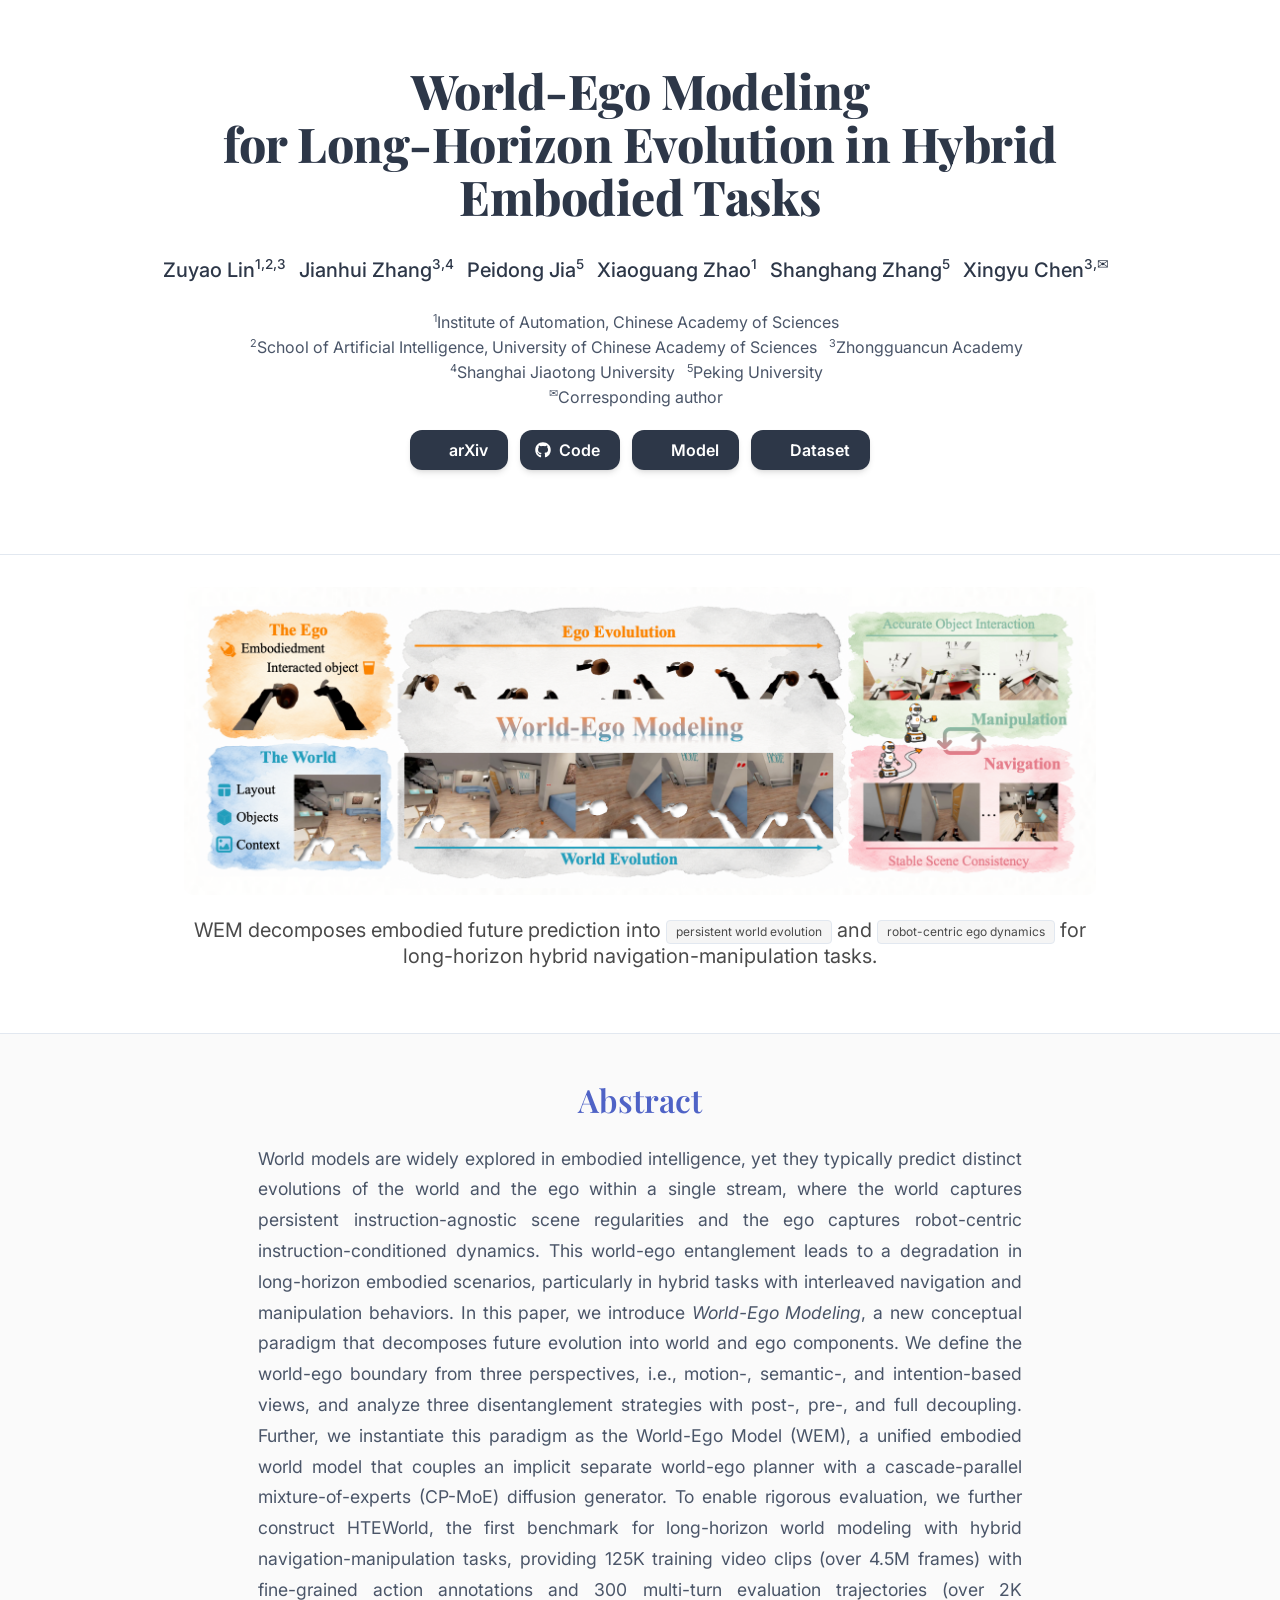
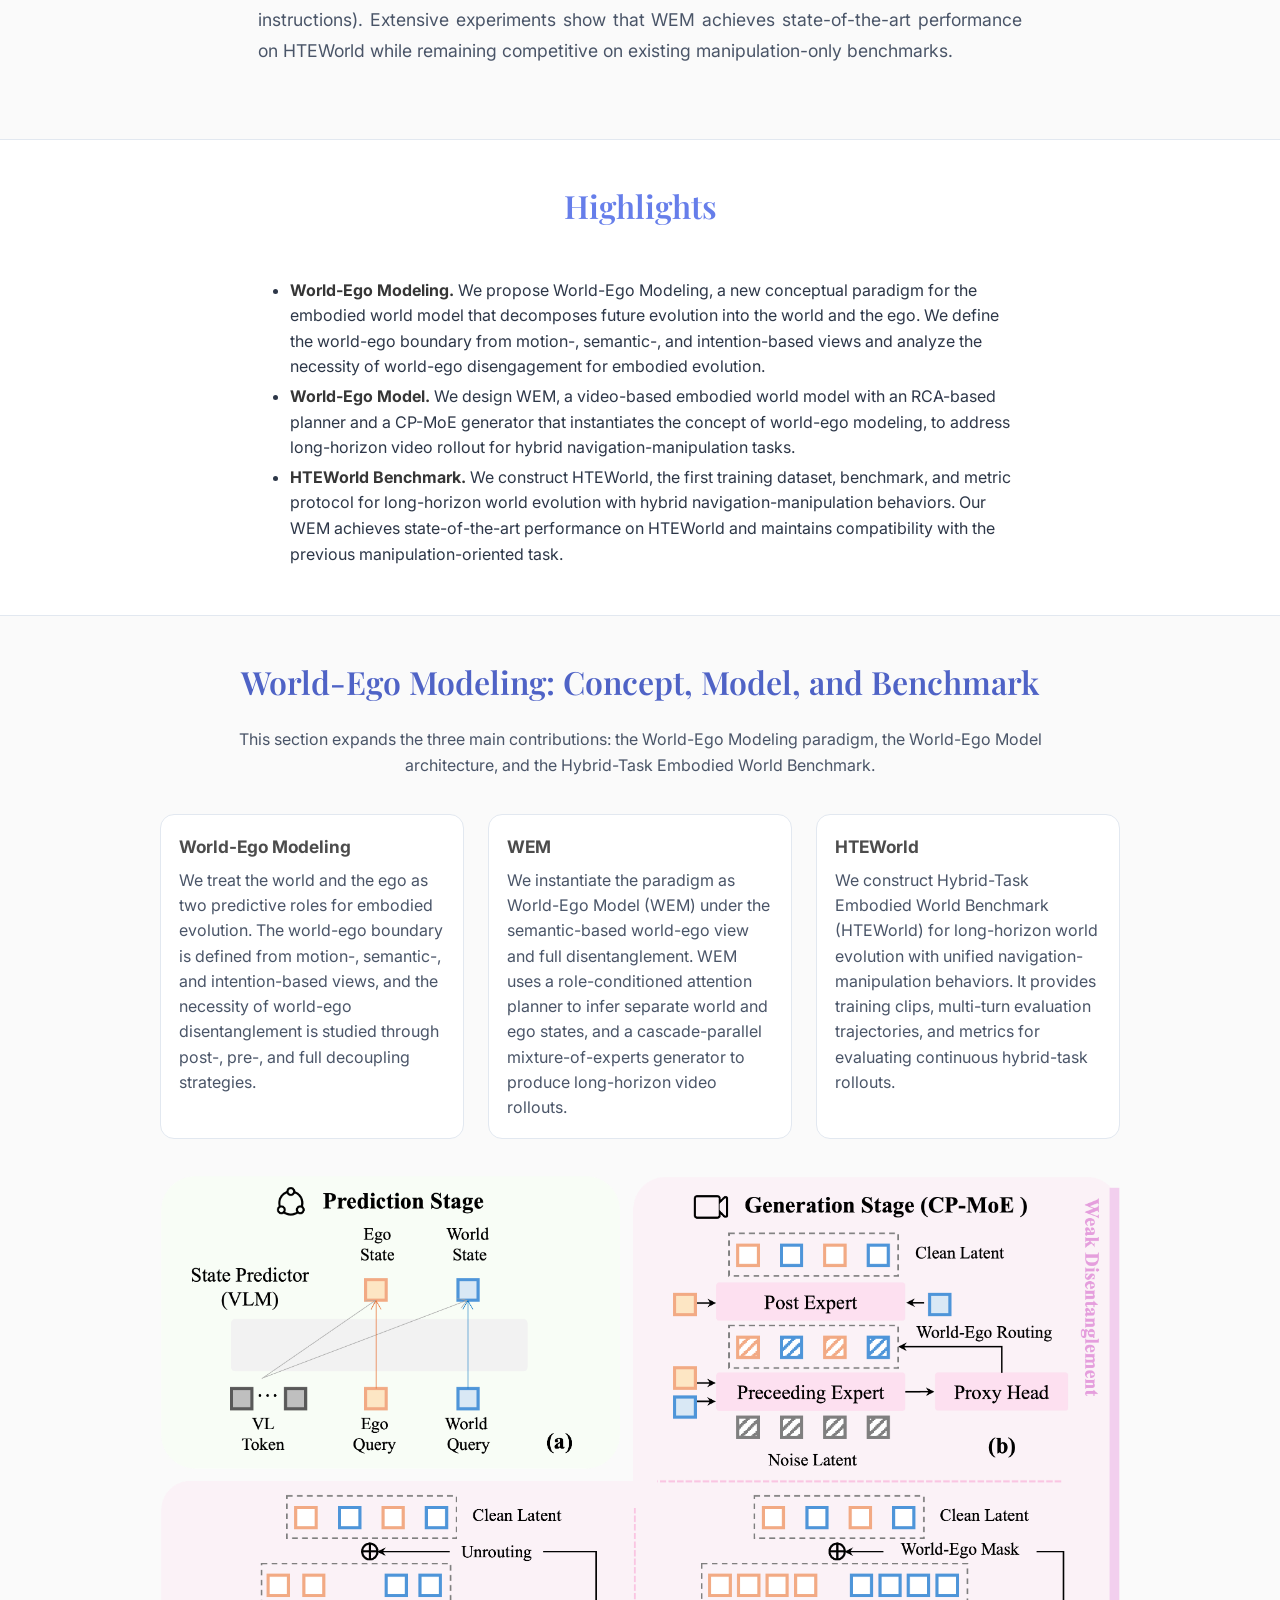
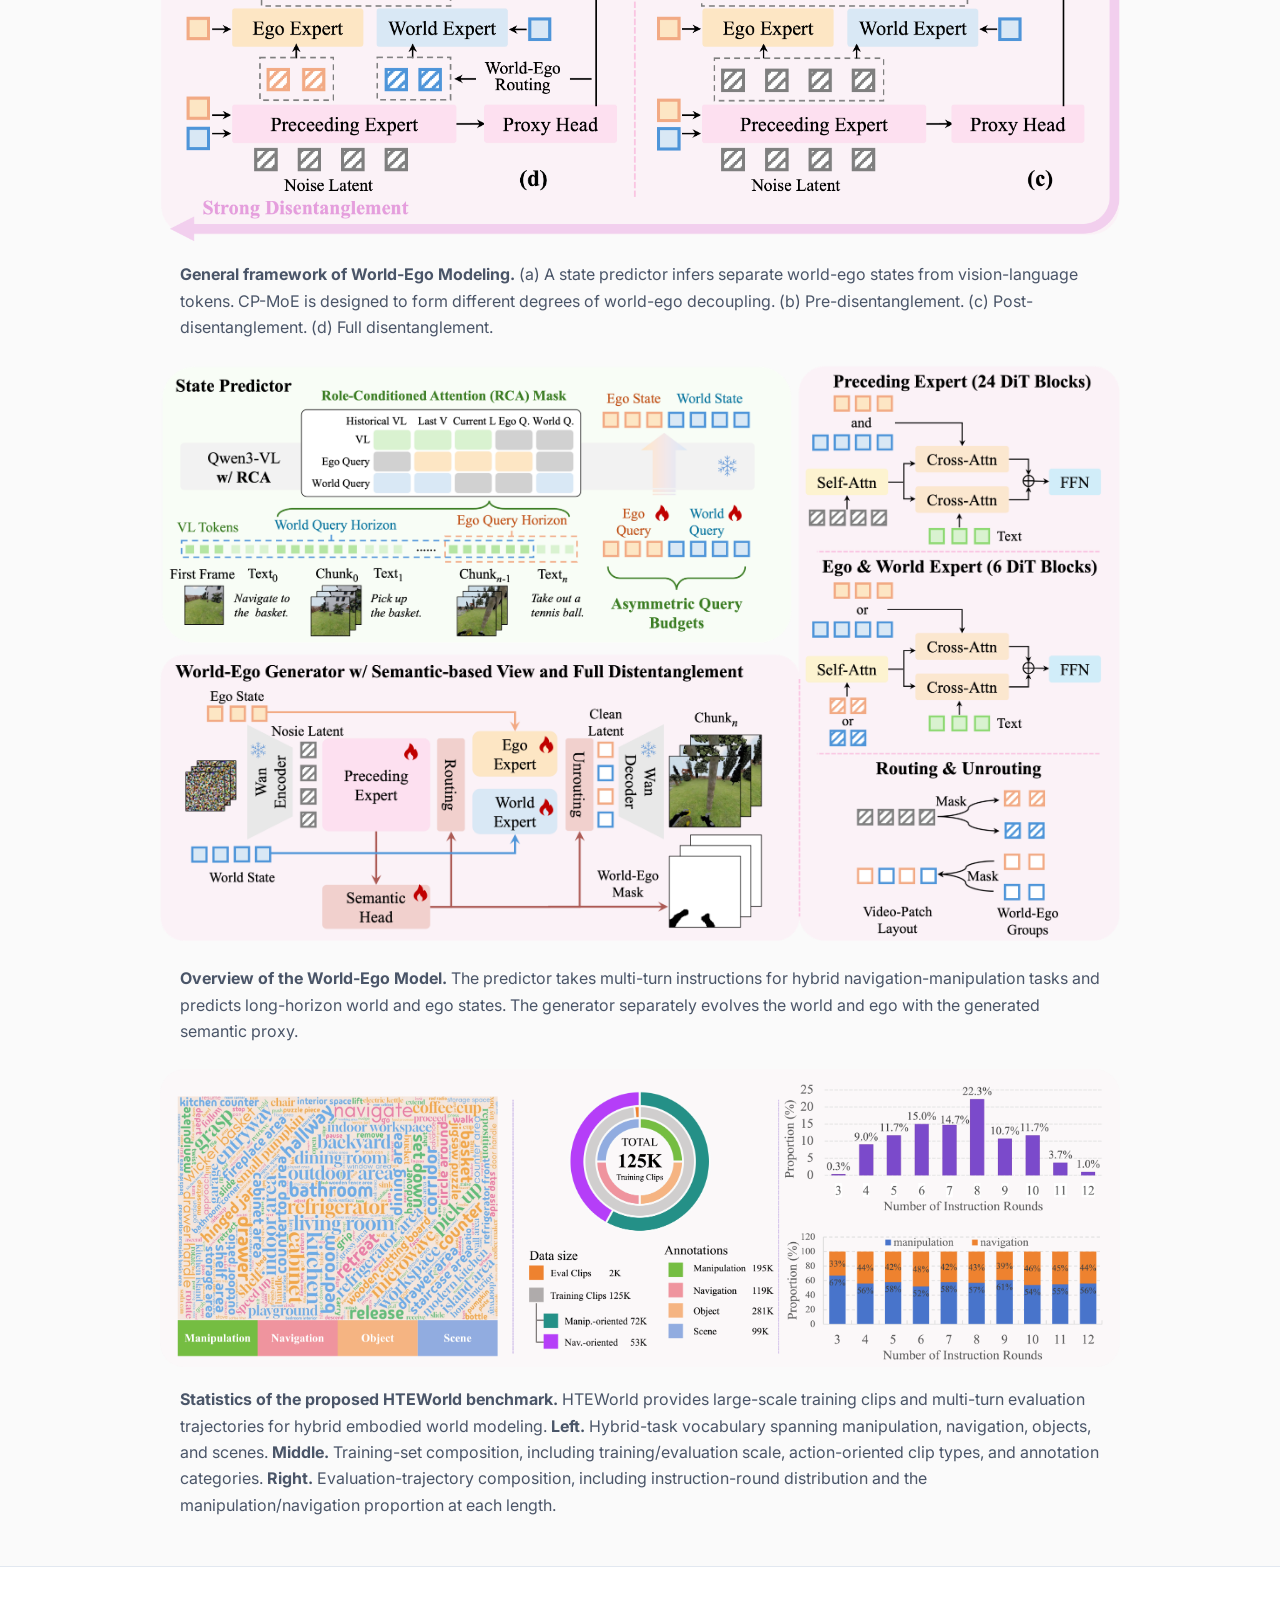
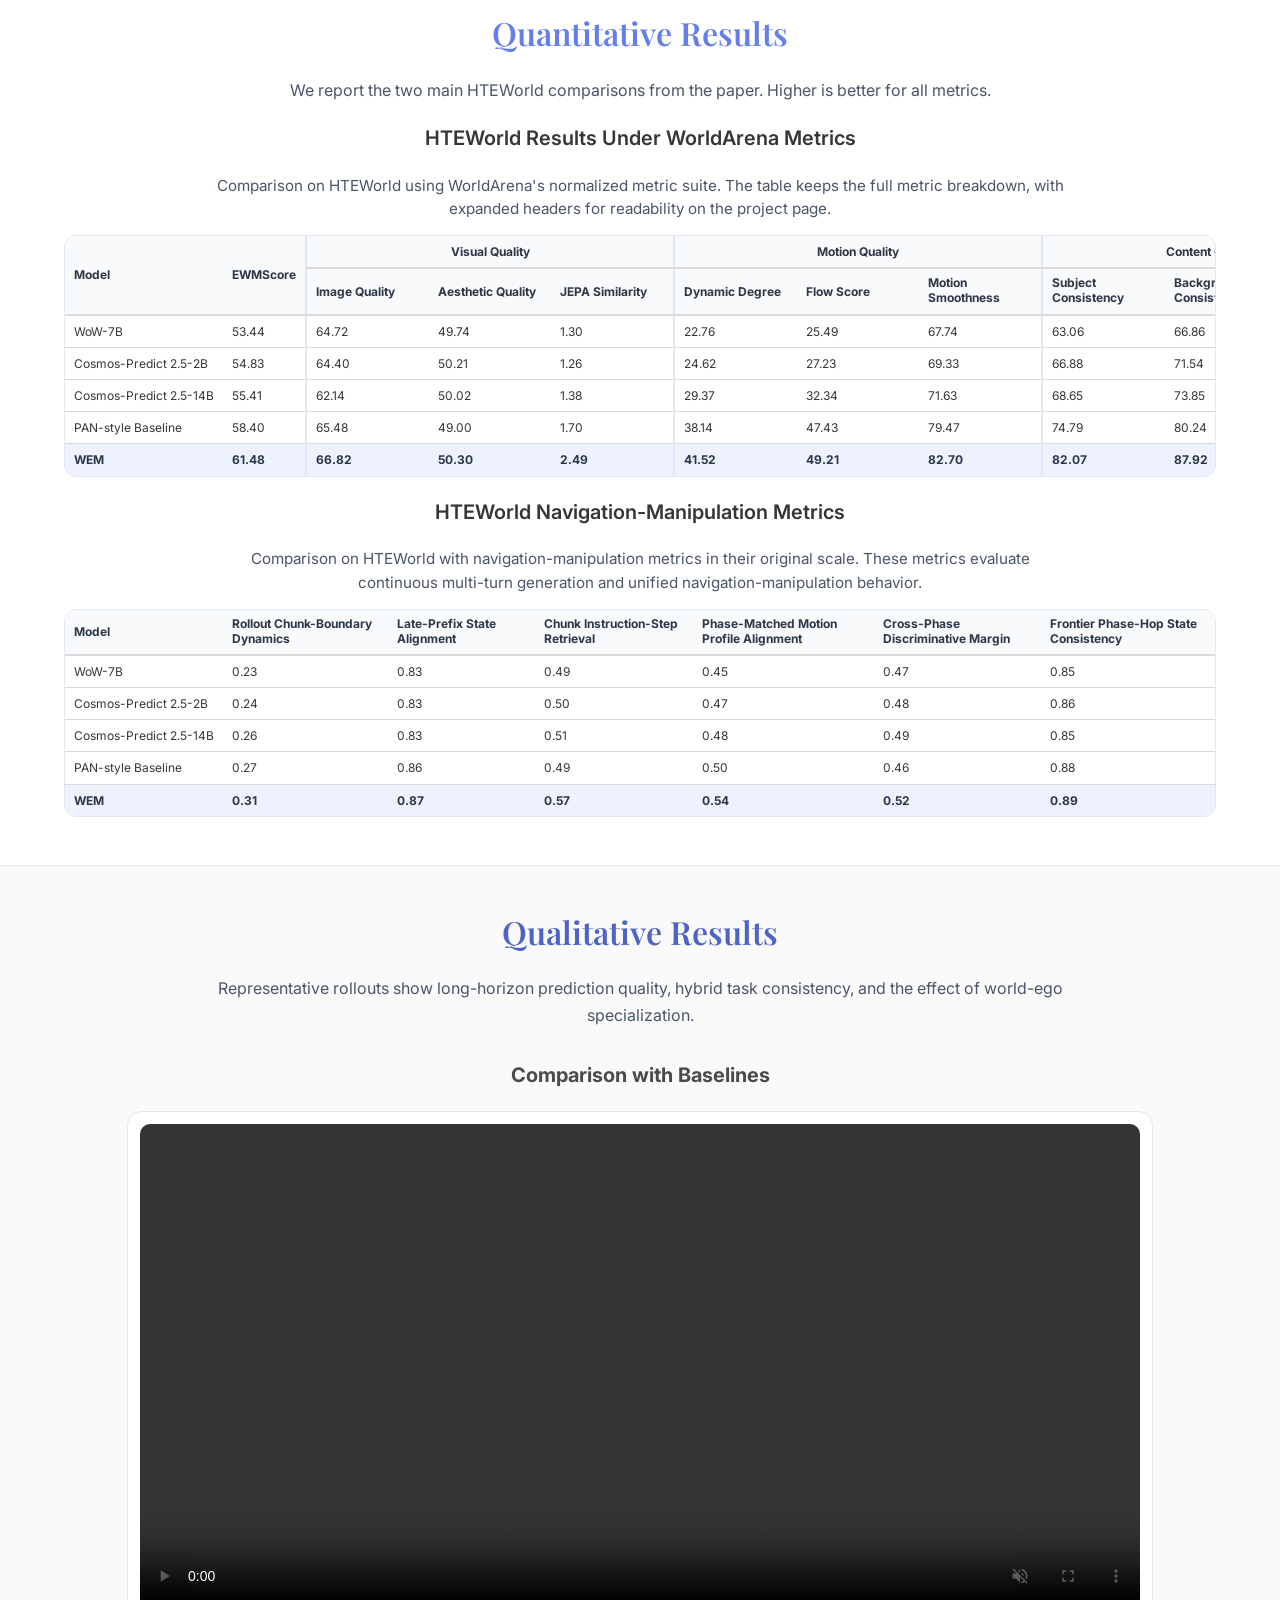
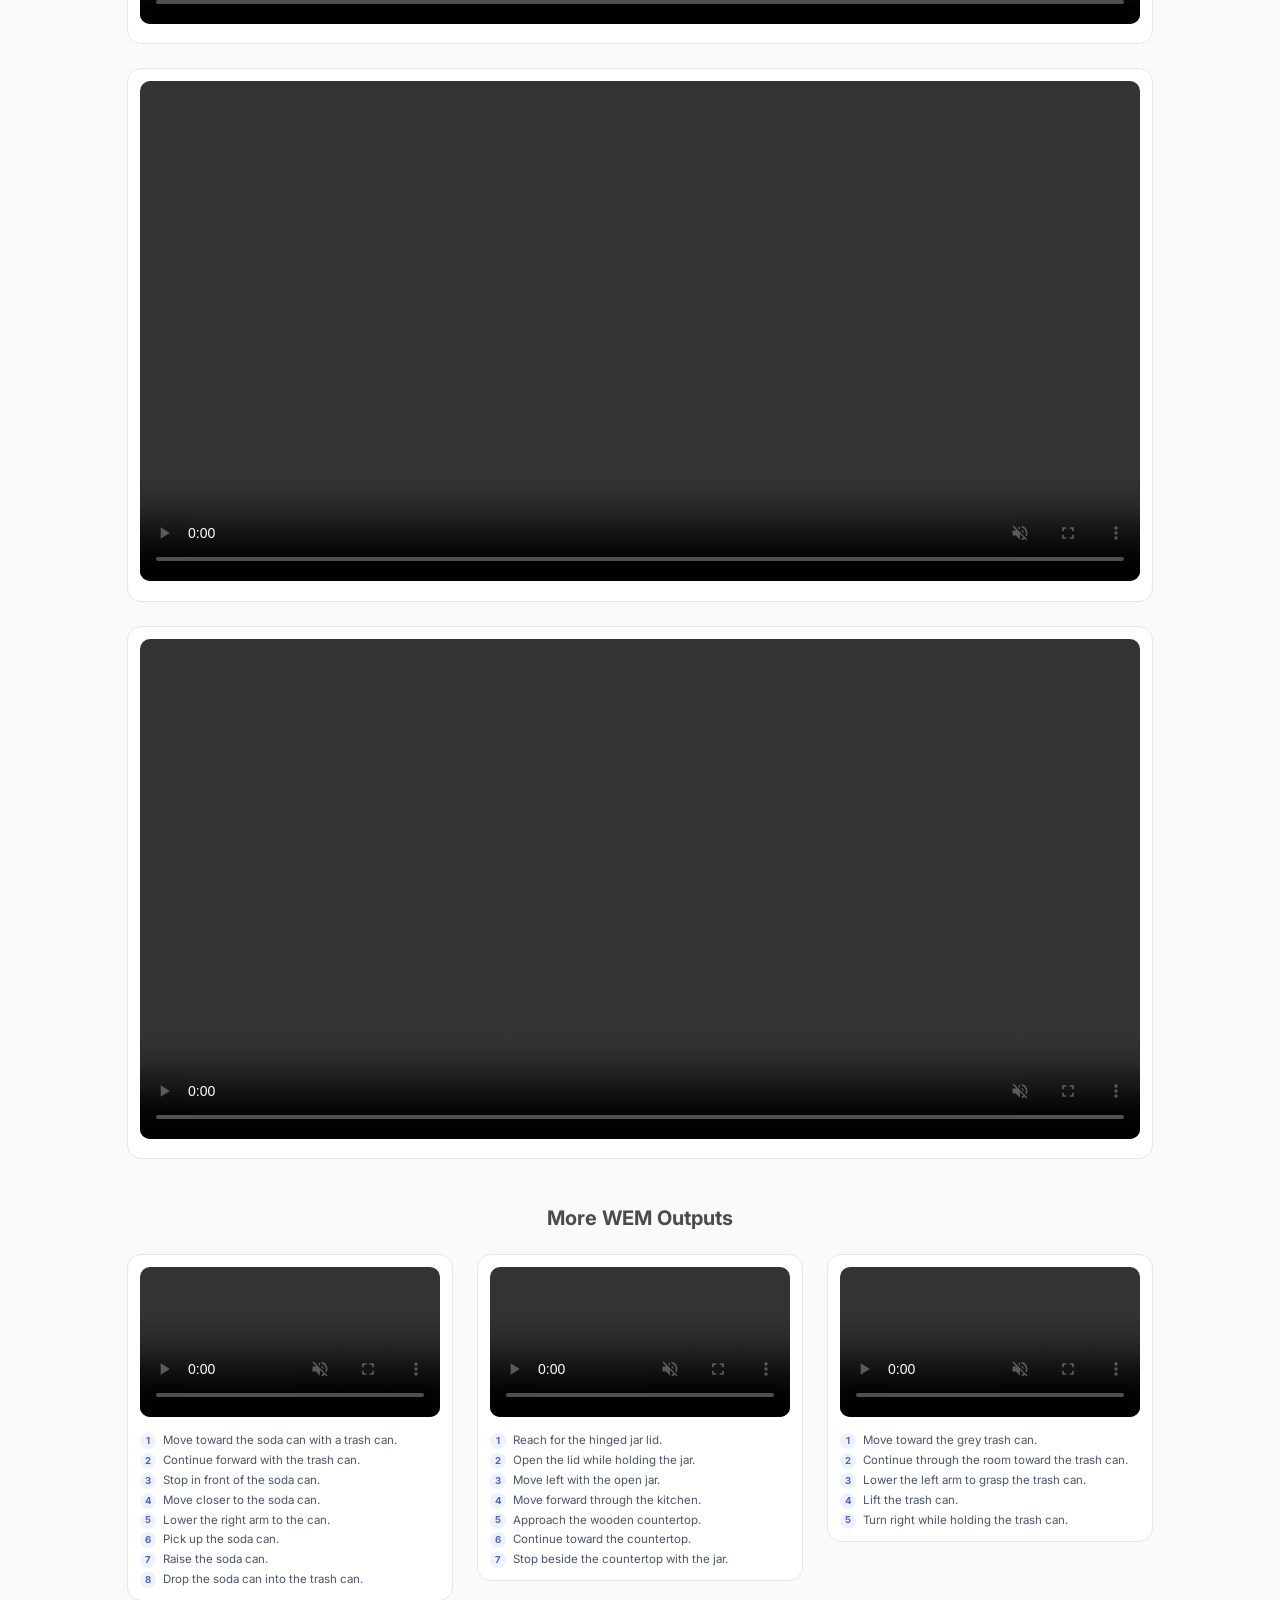
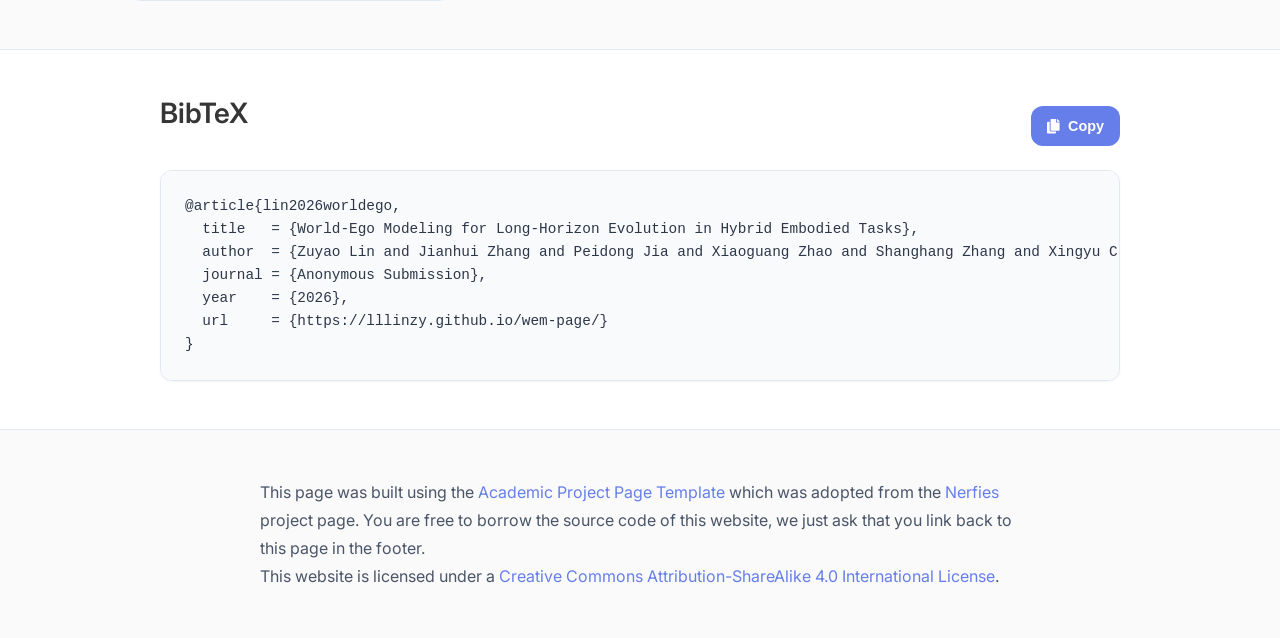
==== WEM/index.html @ 1821b4b0 "Add WEM project page" ====
<!DOCTYPE html>
<html lang="en">
<head>
  <meta charset="utf-8">
  <meta name="viewport" content="width=device-width, initial-scale=1">

  <!-- Primary Meta Tags -->
  <meta name="title" content="World-Ego Modeling for Long-Horizon Evolution in Hybrid Embodied Tasks">
  <meta name="description" content="World-Ego Modeling decomposes embodied video world modeling into persistent world evolution and robot-centric ego dynamics for long-horizon hybrid tasks.">
  <meta name="keywords" content="World-Ego Modeling, WEM, HTEWorld, embodied world models, video world models, long-horizon generation, navigation, manipulation, robotics, computer vision">
  <meta name="author" content="Zuyao Lin, Jianhui Zhang, Peidong Jia, Xiaoguang Zhao, Shanghang Zhang, Xingyu Chen">
  <meta name="robots" content="index, follow">
  <meta name="language" content="English">

  <!-- Open Graph / Facebook -->
  <meta property="og:type" content="article">
  <meta property="og:site_name" content="World-Ego Modeling Project Page">
  <meta property="og:title" content="World-Ego Modeling for Long-Horizon Evolution in Hybrid Embodied Tasks">
  <meta property="og:description" content="WEM separates persistent world regularities from robot-centric ego dynamics for long-horizon hybrid navigation-manipulation world modeling.">
  <meta property="og:url" content="https://lllinzy.github.io/wem-page/">
  <meta property="og:image" content="https://lllinzy.github.io/wem-page/static/images/social_preview.png">
  <meta property="og:image:width" content="1200">
  <meta property="og:image:height" content="630">
  <meta property="og:image:alt" content="World-Ego Modeling project preview">
  <meta property="article:published_time" content="2026-01-01T00:00:00.000Z">
  <meta property="article:author" content="Zuyao Lin, Jianhui Zhang, Peidong Jia, Xiaoguang Zhao, Shanghang Zhang, Xingyu Chen">
  <meta property="article:section" content="Research">
  <meta property="article:tag" content="World-Ego Modeling">
  <meta property="article:tag" content="Embodied World Models">

  <!-- Twitter -->
  <meta name="twitter:card" content="summary_large_image">
  <meta name="twitter:title" content="World-Ego Modeling for Long-Horizon Evolution in Hybrid Embodied Tasks">
  <meta name="twitter:description" content="WEM separates persistent world regularities from robot-centric ego dynamics for long-horizon hybrid navigation-manipulation world modeling.">
  <meta name="twitter:image" content="https://lllinzy.github.io/wem-page/static/images/social_preview.png">
  <meta name="twitter:image:alt" content="World-Ego Modeling project preview">

  <!-- Academic/Research Specific -->
  <meta name="citation_title" content="World-Ego Modeling for Long-Horizon Evolution in Hybrid Embodied Tasks">
  <meta name="citation_author" content="Zuyao Lin">
  <meta name="citation_author" content="Jianhui Zhang">
  <meta name="citation_author" content="Peidong Jia">
  <meta name="citation_author" content="Xiaoguang Zhao">
  <meta name="citation_author" content="Shanghang Zhang">
  <meta name="citation_author" content="Xingyu Chen">
  <meta name="citation_publication_date" content="2026">
  <meta name="citation_conference_title" content="Anonymous Submission">
  <meta name="citation_pdf_url" content="https://lllinzy.github.io/wem-page/static/pdfs/paper.pdf">

  <!-- Additional SEO -->
  <meta name="theme-color" content="#667eea">
  <meta name="msapplication-TileColor" content="#667eea">
  <meta name="apple-mobile-web-app-capable" content="yes">
  <meta name="apple-mobile-web-app-status-bar-style" content="default">

  <!-- Preconnect for performance -->
  <link rel="preconnect" href="https://fonts.googleapis.com">
  <link rel="preconnect" href="https://fonts.gstatic.com" crossorigin>

  <title>World-Ego Modeling for Long-Horizon Evolution in Hybrid Embodied Tasks</title>

  <!-- Critical CSS -->
  <link rel="stylesheet" href="static/css/bulma.min.css">
  <link rel="stylesheet" href="static/css/index.css">

  <link rel="stylesheet" href="static/css/fontawesome.all.min.css">
  <link rel="stylesheet" href="https://cdn.jsdelivr.net/gh/jpswalsh/academicons@1/css/academicons.min.css">

  <!-- Fonts -->
  <link href="https://fonts.googleapis.com/css2?family=Inter:wght@400;500;600;700;800&amp;family=Playfair+Display:wght@500;600;700&amp;display=swap" rel="stylesheet">

  <!-- JavaScript -->
  <script defer src="static/js/fontawesome.all.min.js"></script>
  <script defer src="static/js/index.js"></script>

  <!-- Structured Data for Academic Papers -->
  <script type="application/ld+json">
  {
    "@context": "https://schema.org",
    "@type": "ScholarlyArticle",
    "headline": "World-Ego Modeling for Long-Horizon Evolution in Hybrid Embodied Tasks",
    "description": "World-Ego Modeling decomposes embodied video world modeling into persistent world evolution and robot-centric ego dynamics for long-horizon hybrid navigation-manipulation tasks.",
    "author": [
      {"@type": "Person", "name": "Zuyao Lin"},
      {"@type": "Person", "name": "Jianhui Zhang"},
      {"@type": "Person", "name": "Peidong Jia"},
      {"@type": "Person", "name": "Xiaoguang Zhao"},
      {"@type": "Person", "name": "Shanghang Zhang"},
      {"@type": "Person", "name": "Xingyu Chen"}
    ],
    "datePublished": "2026-01-01",
    "publisher": {
      "@type": "Organization",
      "name": "Anonymous Submission"
    },
    "url": "https://lllinzy.github.io/wem-page/",
    "image": "https://lllinzy.github.io/wem-page/static/images/social_preview.png",
    "keywords": ["World-Ego Modeling", "WEM", "HTEWorld", "Embodied World Models", "Video World Models"],
    "abstract": "World-Ego Modeling decomposes future embodied video evolution into persistent world regularities and robot-centric ego dynamics, and instantiates this paradigm as WEM for long-horizon hybrid navigation-manipulation tasks.",
    "isAccessibleForFree": true,
    "license": "https://creativecommons.org/licenses/by-sa/4.0/"
  }
  </script>

  <!-- WEM-specific lightweight style overrides. -->
  <style>
    :root {
      --wem-accent: #667eea;
      --wem-accent-strong: #4f63c6;
      --wem-accent-soft: #eef2ff;
      --wem-text: #2d3748;
      --wem-muted: #4a5568;
      --wem-line: #e2e8f0;
      --wem-soft: #fafafa;
      --wem-chip: #f8fafc;
    }

    body {
      font-family: 'Inter', 'Helvetica Neue', Arial, sans-serif;
      color: var(--wem-text);
    }

    .publication-title {
      font-family: 'Playfair Display', Georgia, serif !important;
      font-weight: 600;
      letter-spacing: -0.01em;
      line-height: 1.18;
    }

    .hero-main {
      background: #ffffff;
      border-bottom: 1px solid var(--wem-line);
    }

    .section-subtitle {
      max-width: 880px;
      margin: 0 auto;
      color: var(--wem-muted);
      line-height: 1.65;
    }

    .publication-affiliations {
      max-width: 980px;
      margin-left: auto;
      margin-right: auto;
      color: var(--wem-muted);
      line-height: 1.55;
    }

    .publication-affiliations sup,
    .publication-authors sup {
      font-size: 0.68em;
      line-height: 0;
    }

    .tag-world {
      background: var(--wem-chip);
      color: var(--wem-text);
      border: 1px solid var(--wem-line);
    }

    .tag-ego {
      background: var(--wem-chip);
      color: var(--wem-text);
      border: 1px solid var(--wem-line);
    }

    .content p {
      line-height: 1.75;
    }

    .wem-section-title {
      color: var(--wem-accent-strong) !important;
      font-weight: 700 !important;
    }

    .simple-card {
      height: 100%;
      border: 1px solid var(--wem-line);
      border-radius: 14px;
      background: #fff;
      padding: 1.1rem;
    }

    .simple-card h3 {
      font-size: 1.08rem;
      font-weight: 700;
      margin-bottom: 0.45rem;
    }

    .simple-card p,
    .simple-card li {
      color: var(--wem-muted);
      line-height: 1.58;
    }

    .placeholder-box {
      border: 1.5px dashed #cbd5e1;
      border-radius: 12px;
      background: var(--wem-soft);
      min-height: 210px;
      display: flex;
      align-items: center;
      justify-content: center;
      text-align: center;
      padding: 1.25rem;
      color: #64748b;
    }

    .placeholder-box.small {
      min-height: 140px;
    }

    .figure-caption {
      max-width: 920px;
      margin-left: auto;
      margin-right: auto;
      color: var(--wem-muted);
      line-height: 1.65;
      text-align: left;
    }

    .figure-caption strong {
      color: var(--wem-text);
    }

    .table-container {
      border: 1px solid var(--wem-line);
      border-radius: 12px;
      overflow-x: auto;
      background: #fff;
      -webkit-overflow-scrolling: touch;
    }

    .table thead th {
      background: #f8fafc;
      color: var(--wem-text);
    }

    .table td,
    .table th {
      vertical-align: middle;
    }

    .ours-row {
      background: var(--wem-accent-soft);
    }

    .ours-row td {
      color: var(--wem-text);
    }

    .ours-row td:first-child {
      color: var(--wem-text);
      font-weight: 700;
    }

    .ours-row strong {
      color: var(--wem-text);
    }

    .table-note {
      max-width: 860px;
      margin: 0.35rem auto 0.9rem;
      color: var(--wem-muted);
      font-size: 0.95rem;
      line-height: 1.55;
      text-align: center;
    }

    .results-table {
      min-width: 980px;
    }

    .worldarena-table {
      min-width: 1680px;
    }

    .results-table th,
    .results-table td {
      text-align: center;
    }

    .results-table th:first-child,
    .results-table td:first-child {
      text-align: left;
      white-space: nowrap;
    }

    .metric-header {
      display: inline-block;
      line-height: 1.25;
      min-width: 6.5rem;
      white-space: normal;
    }

    .metric-group {
      text-align: center !important;
      vertical-align: middle !important;
    }

    .metric-divider {
      border-left: 2px solid var(--wem-line) !important;
    }

    .video-card {
      background: #fff;
      border: 1px solid var(--wem-line);
      border-radius: 14px;
      padding: 0.75rem;
      height: 100%;
    }

    .wem-output-card {
      height: auto;
    }

    .video-card video,
    .teaser video,
    .teaser img {
      width: 100%;
      border-radius: 10px;
      background: #f1f5f9;
    }

    .video-card h3 {
      font-size: 1.08rem;
      font-weight: 700;
      margin-top: 0.8rem;
      margin-bottom: 0.25rem;
    }

    .video-card p {
      color: var(--wem-muted);
      font-size: 0.92rem;
      line-height: 1.52;
    }

    .video-group-title {
      color: var(--wem-text);
      font-weight: 700;
      margin-top: 2.25rem;
      margin-bottom: 1rem;
    }

    .instruction-sequences {
      margin-top: 0.55rem;
    }

    .instruction-list {
      display: grid;
      gap: 0.24rem;
      margin: 0;
      padding: 0;
      list-style: none;
    }

    .instruction-list li {
      display: grid;
      grid-template-columns: 1.12rem 1fr;
      gap: 0.34rem;
      align-items: start;
      color: var(--wem-muted);
      font-size: 0.72rem;
      line-height: 1.28;
    }

    .step-index {
      display: inline-flex;
      align-items: center;
      justify-content: center;
      width: 1rem;
      height: 1rem;
      border-radius: 999px;
      background: var(--wem-accent-soft);
      color: var(--wem-accent-strong);
      font-size: 0.6rem;
      font-weight: 700;
    }

    .asset-list li {
      margin-bottom: 0.35rem;
    }

    .bibtex-header {
      display: flex;
      align-items: center;
      justify-content: space-between;
      gap: 1rem;
    }

    @media screen and (max-width: 768px) {
      .publication-title {
        font-size: 2.25rem !important;
      }
      .bibtex-header {
        align-items: flex-start;
        flex-direction: column;
      }
    }
  </style>
</head>

<body>
  <!-- Scroll to Top Button -->
  <button class="scroll-to-top" onclick="scrollToTop()" title="Scroll to top" aria-label="Scroll to top">
    <i class="fas fa-chevron-up"></i>
  </button>

  <main id="main-content">
    <!-- Title / Authors / Links -->
    <section class="hero hero-main">
      <div class="hero-body">
        <div class="container is-max-desktop">
          <div class="columns is-centered">
            <div class="column has-text-centered">
              <h1 class="title is-1 publication-title">
                World-Ego Modeling<br>
                for Long-Horizon Evolution in Hybrid Embodied Tasks
              </h1>

              <div class="is-size-5 publication-authors mt-4">
                <span class="author-block">Zuyao Lin<sup>1,2,3</sup></span>
                <span class="author-block">Jianhui Zhang<sup>3,4</sup></span>
                <span class="author-block">Peidong Jia<sup>5</sup></span>
                <span class="author-block">Xiaoguang Zhao<sup>1</sup></span>
                <span class="author-block">Shanghang Zhang<sup>5</sup></span>
                <span class="author-block">Xingyu Chen<sup>3,✉</sup></span>
              </div>

              <div class="is-size-6 publication-affiliations mt-3">
                <span class="author-block"><sup>1</sup>Institute of Automation, Chinese Academy of Sciences</span>
                <span class="author-block"><sup>2</sup>School of Artificial Intelligence, University of Chinese Academy of Sciences</span>
                <span class="author-block"><sup>3</sup>Zhongguancun Academy</span>
                <span class="author-block"><sup>4</sup>Shanghai Jiaotong University</span>
                <span class="author-block"><sup>5</sup>Peking University</span>
                <br>
                <span class="author-block"><sup>✉</sup>Corresponding author</span>
              </div>

              <div class="column has-text-centered">
                <div class="publication-links">
                  <span class="link-block">
                    <a href="" class="external-link button is-normal is-rounded is-dark">
                      <span class="icon">
                        <i class="ai ai-arxiv"></i>
                      </span>
                      <span>arXiv</span>
                    </a>
                  </span>
                  <span class="link-block">
                    <a href="https://github.com/ZGCA-HMI-Lab/WEM" target="_blank" rel="noopener" class="external-link button is-normal is-rounded is-dark">
                      <span class="icon">
                        <i class="fab fa-github"></i>
                      </span>
                      <span>Code</span>
                    </a>
                  </span>
                  <span class="link-block">
                    <a href="https://huggingface.co/Zoorao/WEM" target="_blank" rel="noopener" class="external-link button is-normal is-rounded is-dark">
                      <span class="icon">
                        <img src="https://huggingface.co/front/assets/huggingface_logo-noborder.svg" alt="" style="width: 1em; height: 1em;">
                      </span>
                      <span>Model</span>
                    </a>
                  </span>
                  <span class="link-block">
                    <a href="https://huggingface.co/datasets/Zoorao/HTEWorld" target="_blank" rel="noopener" class="external-link button is-normal is-rounded is-dark">
                      <span class="icon">
                        <img src="https://huggingface.co/front/assets/huggingface_logo-noborder.svg" alt="" style="width: 1em; height: 1em;">
                      </span>
                      <span>Dataset</span>
                    </a>
                  </span>
                </div>
              </div>
            </div>
          </div>
        </div>

      </div>
    </section>

    <!-- Teaser -->
    <section class="hero teaser">
      <div class="container is-max-desktop">
        <div class="hero-body">
          <img src="static/images/teaser.png" id="teaser" alt="World-Ego Modeling teaser">

          <h2 class="subtitle has-text-centered mt-4">
            WEM decomposes embodied future prediction into
            <span class="tag tag-world">persistent world evolution</span>
            and
            <span class="tag tag-ego">robot-centric ego dynamics</span>
            for long-horizon hybrid navigation-manipulation tasks.
          </h2>
        </div>
      </div>
    </section>

    <!-- Abstract -->
    <section class="section hero is-light" id="abstract">
      <div class="container is-max-desktop">
        <div class="columns is-centered has-text-centered">
          <div class="column is-four-fifths">
            <h2 class="title is-3 wem-section-title">Abstract</h2>
            <div class="content has-text-justified">
              <p>
                World models are widely explored in embodied intelligence, yet they typically predict distinct evolutions of the world and the ego within a single stream, where the world captures persistent instruction-agnostic scene regularities and the ego captures robot-centric instruction-conditioned dynamics. This world-ego entanglement leads to a degradation in long-horizon embodied scenarios, particularly in hybrid tasks with interleaved navigation and manipulation behaviors. In this paper, we introduce <em>World-Ego Modeling</em>, a new conceptual paradigm that decomposes future evolution into world and ego components. We define the world-ego boundary from three perspectives, i.e., motion-, semantic-, and intention-based views, and analyze three disentanglement strategies with post-, pre-, and full decoupling. Further, we instantiate this paradigm as the World-Ego Model (WEM), a unified embodied world model that couples an implicit separate world-ego planner with a cascade-parallel mixture-of-experts (CP-MoE) diffusion generator. To enable rigorous evaluation, we further construct HTEWorld, the first benchmark for long-horizon world modeling with hybrid navigation-manipulation tasks, providing 125K training video clips (over 4.5M frames) with fine-grained action annotations and 300 multi-turn evaluation trajectories (over 2K instructions). Extensive experiments show that WEM achieves state-of-the-art performance on HTEWorld while remaining competitive on existing manipulation-only benchmarks.
              </p>
            </div>
          </div>
        </div>

      </div>
    </section>

    <!-- Highlights -->
    <section class="section" id="highlights">
      <div class="container is-max-desktop">
        <h2 class="title is-3 has-text-centered">Highlights</h2>
        <div class="columns is-centered mt-4">
          <div class="column is-four-fifths content">
            <ul>
              <li><strong>World-Ego Modeling.</strong> We propose World-Ego Modeling, a new conceptual paradigm for the embodied world model that decomposes future evolution into the world and the ego. We define the world-ego boundary from motion-, semantic-, and intention-based views and analyze the necessity of world-ego disengagement for embodied evolution.</li>
              <li><strong>World-Ego Model.</strong> We design WEM, a video-based embodied world model with an RCA-based planner and a CP-MoE generator that instantiates the concept of world-ego modeling, to address long-horizon video rollout for hybrid navigation-manipulation tasks.</li>
              <li><strong>HTEWorld Benchmark.</strong> We construct HTEWorld, the first training dataset, benchmark, and metric protocol for long-horizon world evolution with hybrid navigation-manipulation behaviors. Our WEM achieves state-of-the-art performance on HTEWorld and maintains compatibility with the previous manipulation-oriented task.</li>
            </ul>
          </div>
        </div>
      </div>
    </section>

    <!-- Method and Benchmark -->
    <section class="section hero is-light" id="method">
      <div class="container is-max-desktop">
        <h2 class="title is-3 has-text-centered wem-section-title">World-Ego Modeling: Concept, Model, and Benchmark</h2>
        <p class="section-subtitle has-text-centered">
          This section expands the three main contributions: the World-Ego Modeling paradigm, the World-Ego Model architecture, and the Hybrid-Task Embodied World Benchmark.
        </p>

        <div class="columns mt-5">
          <div class="column">
            <div class="simple-card">
              <h3>World-Ego Modeling</h3>
              <p>We treat the world and the ego as two predictive roles for embodied evolution. The world-ego boundary is defined from motion-, semantic-, and intention-based views, and the necessity of world-ego disentanglement is studied through post-, pre-, and full decoupling strategies.</p>
            </div>
          </div>
          <div class="column">
            <div class="simple-card">
              <h3>WEM</h3>
              <p>We instantiate the paradigm as World-Ego Model (WEM) under the semantic-based world-ego view and full disentanglement. WEM uses a role-conditioned attention planner to infer separate world and ego states, and a cascade-parallel mixture-of-experts generator to produce long-horizon video rollouts.</p>
            </div>
          </div>
          <div class="column">
            <div class="simple-card">
              <h3>HTEWorld</h3>
              <p>We construct Hybrid-Task Embodied World Benchmark (HTEWorld) for long-horizon world evolution with unified navigation-manipulation behaviors. It provides training clips, multi-turn evaluation trajectories, and metrics for evaluating continuous hybrid-task rollouts.</p>
            </div>
          </div>
        </div>

        <div class="mt-5">
          <img src="static/images/framework.png" alt="General framework of world-ego modeling" loading="lazy" onerror="this.style.display='none'; document.getElementById('framework-placeholder').style.display='flex';">
          <div id="framework-placeholder" class="placeholder-box" style="display:none;">
            <div>
              <h3 class="title is-4">[Paper Figure] General World-Ego Modeling Framework</h3>
              <p><code>static/images/framework.png</code></p>
            </div>
          </div>
          <p class="mt-3 figure-caption">
            <strong>General framework of World-Ego Modeling.</strong> (a) A state predictor infers separate world-ego states from vision-language tokens. CP-MoE is designed to form different degrees of world-ego decoupling. (b) Pre-disentanglement. (c) Post-disentanglement. (d) Full disentanglement.
          </p>
        </div>

        <div class="mt-5">
          <img src="static/images/model.png" alt="Overview of the World-Ego Model architecture" loading="lazy" onerror="this.style.display='none'; document.getElementById('wem-overview-placeholder').style.display='flex';">
          <div id="wem-overview-placeholder" class="placeholder-box" style="display:none;">
            <div>
              <h3 class="title is-4">[Paper Figure] WEM Overview</h3>
              <p><code>static/images/model.png</code></p>
            </div>
          </div>
          <p class="mt-3 figure-caption">
            <strong>Overview of the World-Ego Model.</strong> The predictor takes multi-turn instructions for hybrid navigation-manipulation tasks and predicts long-horizon world and ego states. The generator separately evolves the world and ego with the generated semantic proxy.
          </p>
        </div>

        <div class="mt-5">
          <img src="static/images/dataset.png" alt="HTEWorld dataset and benchmark overview" loading="lazy" onerror="this.style.display='none'; document.getElementById('hteworld-placeholder').style.display='flex';">
          <div id="hteworld-placeholder" class="placeholder-box small" style="display:none;">
            <div>
              <h3 class="title is-5">[Paper Figure] HTEWorld Dataset and Benchmark</h3>
              <p><code>static/images/dataset.png</code></p>
            </div>
          </div>
          <p class="mt-3 figure-caption">
            <strong>Statistics of the proposed HTEWorld benchmark.</strong> HTEWorld provides large-scale training clips and multi-turn evaluation trajectories for hybrid embodied world modeling. <strong>Left.</strong> Hybrid-task vocabulary spanning manipulation, navigation, objects, and scenes. <strong>Middle.</strong> Training-set composition, including training/evaluation scale, action-oriented clip types, and annotation categories. <strong>Right.</strong> Evaluation-trajectory composition, including instruction-round distribution and the manipulation/navigation proportion at each length.
          </p>
        </div>
      </div>
    </section>

    <!-- Quantitative Results -->
    <section class="section" id="results">
      <div class="container is-max-widescreen">
        <h2 class="title is-3 has-text-centered">Quantitative Results</h2>
        <p class="section-subtitle has-text-centered">
          We report the two main HTEWorld comparisons from the paper. Higher is better for all metrics.
        </p>

        <div class="mt-5">
          <h3 class="title is-5 has-text-centered">HTEWorld Results Under WorldArena Metrics</h3>
          <p class="table-note">
            Comparison on HTEWorld using WorldArena's normalized metric suite. The table keeps the full metric breakdown, with expanded headers for readability on the project page.
          </p>
          <div class="table-container">
            <table class="table is-fullwidth is-hoverable is-size-7 results-table worldarena-table">
              <thead>
                <tr>
                  <th rowspan="2">Model</th>
                  <th rowspan="2">EWMScore</th>
                  <th colspan="3" class="metric-group metric-divider">Visual Quality</th>
                  <th colspan="3" class="metric-group metric-divider">Motion Quality</th>
                  <th colspan="3" class="metric-group metric-divider">Content Consistency</th>
                  <th colspan="2" class="metric-group metric-divider">Physics Adherence</th>
                  <th colspan="2" class="metric-group metric-divider">3D Accuracy</th>
                  <th colspan="3" class="metric-group metric-divider">Controllability</th>
                </tr>
                <tr>
                  <th class="metric-divider"><span class="metric-header">Image Quality</span></th>
                  <th><span class="metric-header">Aesthetic Quality</span></th>
                  <th><span class="metric-header">JEPA Similarity</span></th>
                  <th class="metric-divider"><span class="metric-header">Dynamic Degree</span></th>
                  <th><span class="metric-header">Flow Score</span></th>
                  <th><span class="metric-header">Motion Smoothness</span></th>
                  <th class="metric-divider"><span class="metric-header">Subject Consistency</span></th>
                  <th><span class="metric-header">Background Consistency</span></th>
                  <th><span class="metric-header">Photometric Consistency</span></th>
                  <th class="metric-divider"><span class="metric-header">Interaction Quality</span></th>
                  <th><span class="metric-header">Trajectory Accuracy</span></th>
                  <th class="metric-divider"><span class="metric-header">Depth Accuracy</span></th>
                  <th><span class="metric-header">Perspectivity</span></th>
                  <th class="metric-divider"><span class="metric-header">Instruction Following</span></th>
                  <th><span class="metric-header">Semantic Alignment</span></th>
                  <th><span class="metric-header">Action Following</span></th>
                </tr>
              </thead>
              <tbody>
                <tr><td>WoW-7B</td><td>53.44</td><td class="metric-divider">64.72</td><td>49.74</td><td>1.30</td><td class="metric-divider">22.76</td><td>25.49</td><td>67.74</td><td class="metric-divider">63.06</td><td>66.86</td><td>38.08</td><td class="metric-divider">80.90</td><td>28.16</td><td class="metric-divider">82.41</td><td>95.14</td><td class="metric-divider">78.42</td><td>86.75</td><td>3.47</td></tr>
                <tr><td>Cosmos-Predict 2.5-2B</td><td>54.83</td><td class="metric-divider">64.40</td><td>50.21</td><td>1.26</td><td class="metric-divider">24.62</td><td>27.23</td><td>69.33</td><td class="metric-divider">66.88</td><td>71.54</td><td><strong>42.53</strong></td><td class="metric-divider">83.02</td><td>28.78</td><td class="metric-divider">82.11</td><td>95.28</td><td class="metric-divider">79.60</td><td>87.05</td><td>3.52</td></tr>
                <tr><td>Cosmos-Predict 2.5-14B</td><td>55.41</td><td class="metric-divider">62.14</td><td>50.02</td><td>1.38</td><td class="metric-divider">29.37</td><td>32.34</td><td>71.63</td><td class="metric-divider">68.65</td><td>73.85</td><td>35.48</td><td class="metric-divider">84.70</td><td>28.81</td><td class="metric-divider">82.60</td><td>94.40</td><td class="metric-divider">80.20</td><td>87.46</td><td>3.55</td></tr>
                <tr><td>PAN-style Baseline</td><td>58.40</td><td class="metric-divider">65.48</td><td>49.00</td><td>1.70</td><td class="metric-divider">38.14</td><td>47.43</td><td>79.47</td><td class="metric-divider">74.79</td><td>80.24</td><td>33.15</td><td class="metric-divider">86.33</td><td>28.75</td><td class="metric-divider">82.39</td><td>95.08</td><td class="metric-divider">80.40</td><td>87.67</td><td>4.42</td></tr>
                <tr class="ours-row"><td><strong>WEM</strong></td><td><strong>61.48</strong></td><td class="metric-divider"><strong>66.82</strong></td><td><strong>50.30</strong></td><td><strong>2.49</strong></td><td class="metric-divider"><strong>41.52</strong></td><td><strong>49.21</strong></td><td><strong>82.70</strong></td><td class="metric-divider"><strong>82.07</strong></td><td><strong>87.92</strong></td><td>35.95</td><td class="metric-divider"><strong>90.80</strong></td><td><strong>34.51</strong></td><td class="metric-divider"><strong>84.55</strong></td><td><strong>97.60</strong></td><td class="metric-divider"><strong>82.00</strong></td><td><strong>90.74</strong></td><td><strong>4.50</strong></td></tr>
              </tbody>
            </table>
          </div>
        </div>

        <div class="mt-5">
          <h3 class="title is-5 has-text-centered">HTEWorld Navigation-Manipulation Metrics</h3>
          <p class="table-note">
            Comparison on HTEWorld with navigation-manipulation metrics in their original scale. These metrics evaluate continuous multi-turn generation and unified navigation-manipulation behavior.
          </p>
          <div class="table-container">
            <table class="table is-fullwidth is-hoverable is-size-7 results-table">
              <thead>
                <tr>
                  <th>Model</th>
                  <th><span class="metric-header">Rollout Chunk-Boundary Dynamics</span></th>
                  <th><span class="metric-header">Late-Prefix State Alignment</span></th>
                  <th><span class="metric-header">Chunk Instruction-Step Retrieval</span></th>
                  <th><span class="metric-header">Phase-Matched Motion Profile Alignment</span></th>
                  <th><span class="metric-header">Cross-Phase Discriminative Margin</span></th>
                  <th><span class="metric-header">Frontier Phase-Hop State Consistency</span></th>
                </tr>
              </thead>
              <tbody>
                <tr><td>WoW-7B</td><td>0.23</td><td>0.83</td><td>0.49</td><td>0.45</td><td>0.47</td><td>0.85</td></tr>
                <tr><td>Cosmos-Predict 2.5-2B</td><td>0.24</td><td>0.83</td><td>0.50</td><td>0.47</td><td>0.48</td><td>0.86</td></tr>
                <tr><td>Cosmos-Predict 2.5-14B</td><td>0.26</td><td>0.83</td><td>0.51</td><td>0.48</td><td>0.49</td><td>0.85</td></tr>
                <tr><td>PAN-style Baseline</td><td>0.27</td><td>0.86</td><td>0.49</td><td>0.50</td><td>0.46</td><td>0.88</td></tr>
                <tr class="ours-row"><td><strong>WEM</strong></td><td><strong>0.31</strong></td><td><strong>0.87</strong></td><td><strong>0.57</strong></td><td><strong>0.54</strong></td><td><strong>0.52</strong></td><td><strong>0.89</strong></td></tr>
              </tbody>
            </table>
          </div>
        </div>
      </div>
    </section>

    <!-- Qualitative Videos -->
    <section class="section hero is-light" id="videos">
      <div class="container is-max-widescreen">
        <h2 class="title is-3 has-text-centered wem-section-title">Qualitative Results</h2>
        <p class="section-subtitle has-text-centered">
          Representative rollouts show long-horizon prediction quality, hybrid task consistency, and the effect of world-ego specialization.
        </p>

        <h3 class="title is-5 has-text-centered video-group-title">Comparison with Baselines</h3>
        <div class="columns is-multiline">
          <div class="column is-full">
            <div class="video-card">
              <video controls muted loop playsinline preload="metadata">
                <source src="static/videos/move_basket.mov">
              </video>
            </div>
          </div>

          <div class="column is-full">
            <div class="video-card">
              <video controls muted loop playsinline preload="metadata">
                <source src="static/videos/put_pizza.mov">
              </video>
            </div>
          </div>

          <div class="column is-full">
            <div class="video-card">
              <video controls muted loop playsinline preload="metadata">
                <source src="static/videos/pick_up_candles.mov">
              </video>
            </div>
          </div>
        </div>

        <h3 class="title is-5 has-text-centered video-group-title">More WEM Outputs</h3>
        <div class="columns is-multiline">
          <div class="column is-one-third-desktop is-one-third-tablet is-full-mobile">
            <div class="video-card wem-output-card">
              <video controls muted loop playsinline preload="metadata">
                <source src="static/videos/pick_up_trash_can.mov">
              </video>
              <div class="instruction-sequences">
                <ol class="instruction-list">
                  <li><span class="step-index">1</span><span>Move toward the soda can with a trash can.</span></li>
                  <li><span class="step-index">2</span><span>Continue forward with the trash can.</span></li>
                  <li><span class="step-index">3</span><span>Stop in front of the soda can.</span></li>
                  <li><span class="step-index">4</span><span>Move closer to the soda can.</span></li>
                  <li><span class="step-index">5</span><span>Lower the right arm to the can.</span></li>
                  <li><span class="step-index">6</span><span>Pick up the soda can.</span></li>
                  <li><span class="step-index">7</span><span>Raise the soda can.</span></li>
                  <li><span class="step-index">8</span><span>Drop the soda can into the trash can.</span></li>
                </ol>
              </div>
            </div>
          </div>

          <div class="column is-one-third-desktop is-one-third-tablet is-full-mobile">
            <div class="video-card wem-output-card">
              <video controls muted loop playsinline preload="metadata">
                <source src="static/videos/kitchen.mov">
              </video>
              <div class="instruction-sequences">
                <ol class="instruction-list">
                  <li><span class="step-index">1</span><span>Reach for the hinged jar lid.</span></li>
                  <li><span class="step-index">2</span><span>Open the lid while holding the jar.</span></li>
                  <li><span class="step-index">3</span><span>Move left with the open jar.</span></li>
                  <li><span class="step-index">4</span><span>Move forward through the kitchen.</span></li>
                  <li><span class="step-index">5</span><span>Approach the wooden countertop.</span></li>
                  <li><span class="step-index">6</span><span>Continue toward the countertop.</span></li>
                  <li><span class="step-index">7</span><span>Stop beside the countertop with the jar.</span></li>
                </ol>
              </div>
            </div>
          </div>

          <div class="column is-one-third-desktop is-one-third-tablet is-full-mobile">
            <div class="video-card wem-output-card">
              <video controls muted loop playsinline preload="metadata">
                <source src="static/videos/get_trash_bin.mov">
              </video>
              <div class="instruction-sequences">
                <ol class="instruction-list">
                  <li><span class="step-index">1</span><span>Move toward the grey trash can.</span></li>
                  <li><span class="step-index">2</span><span>Continue through the room toward the trash can.</span></li>
                  <li><span class="step-index">3</span><span>Lower the left arm to grasp the trash can.</span></li>
                  <li><span class="step-index">4</span><span>Lift the trash can.</span></li>
                  <li><span class="step-index">5</span><span>Turn right while holding the trash can.</span></li>
                </ol>
              </div>
            </div>
          </div>
        </div>
      </div>
    </section>

    <!-- BibTex citation -->
    <section class="section" id="BibTeX">
      <div class="container is-max-desktop content">
        <div class="bibtex-header">
          <h2 class="title">BibTeX</h2>
          <button class="copy-bibtex-btn" onclick="copyBibTeX()" title="Copy BibTeX to clipboard">
            <i class="fas fa-copy"></i>
            <span class="copy-text">Copy</span>
          </button>
        </div>
        <pre id="bibtex-code"><code>@article{lin2026worldego,
  title   = {World-Ego Modeling for Long-Horizon Evolution in Hybrid Embodied Tasks},
  author  = {Zuyao Lin and Jianhui Zhang and Peidong Jia and Xiaoguang Zhao and Shanghang Zhang and Xingyu Chen},
  journal = {Anonymous Submission},
  year    = {2026},
  url     = {https://lllinzy.github.io/wem-page/}
}</code></pre>
      </div>
    </section>
  </main>

  <footer class="footer">
    <div class="container">
      <div class="columns is-centered">
        <div class="column is-8">
          <div class="content">
            <p>
              This page was built using the
              <a href="https://github.com/eliahuhorwitz/Academic-project-page-template" target="_blank" rel="noopener">Academic Project Page Template</a>
              which was adopted from the
              <a href="https://nerfies.github.io" target="_blank" rel="noopener">Nerfies</a>
              project page. You are free to borrow the source code of this website, we just ask that you link back to this page in the footer.
              <br>
              This website is licensed under a
              <a rel="license noopener" href="http://creativecommons.org/licenses/by-sa/4.0/" target="_blank">Creative Commons Attribution-ShareAlike 4.0 International License</a>.
            </p>
          </div>
        </div>
      </div>
    </div>
  </footer>
</body>
</html>
---- WEM/static/css/index.css ----
/* Base theme */
:root {
  --primary-color: #667eea;
  --primary-hover: #4f63c6;
  --secondary-color: #4a5568;
  --text-primary: #2d3748;
  --text-secondary: #4a5568;
  --text-light: #718096;
  --background-primary: #ffffff;
  --background-secondary: #fafafa;
  --background-accent: #f8fafc;
  --border-color: #e2e8f0;
  --shadow-sm: 0 1px 2px 0 rgb(0 0 0 / 0.05);
  --shadow-md: 0 4px 6px -1px rgb(0 0 0 / 0.1), 0 2px 4px -2px rgb(0 0 0 / 0.1);
  --shadow-lg: 0 10px 15px -3px rgb(0 0 0 / 0.1), 0 4px 6px -4px rgb(0 0 0 / 0.1);
  --shadow-xl: 0 20px 25px -5px rgb(0 0 0 / 0.1), 0 8px 10px -6px rgb(0 0 0 / 0.1);
  --border-radius: 12px;
  --border-radius-lg: 16px;
  --transition: all 0.3s cubic-bezier(0.4, 0, 0.2, 1);
}

/* Smooth scrolling for better UX */
html {
  scroll-behavior: smooth;
}

body {
  font-family: 'Inter', 'Segoe UI', -apple-system, BlinkMacSystemFont, sans-serif;
  color: var(--text-primary);
  line-height: 1.6;
  font-size: 16px;
  background-color: var(--background-primary);
  -webkit-font-smoothing: antialiased;
  -moz-osx-font-smoothing: grayscale;
}


/* Modern Button Styles */
.button {
  border-radius: var(--border-radius) !important;
  font-weight: 600 !important;
  transition: var(--transition) !important;
  border: 2px solid transparent !important;
  position: relative;
  overflow: hidden;
}

.button.is-dark {
  background: var(--text-primary) !important;
  border: none !important;
  color: white !important;
  box-shadow: var(--shadow-md);
}

.button.is-dark:hover {
  transform: translateY(-2px);
  box-shadow: var(--shadow-lg);
  background: var(--primary-color) !important;
}

.button.is-dark:active {
  transform: translateY(0);
  box-shadow: var(--shadow-md);
}

.footer .icon-link {
    font-size: 25px;
    color: var(--text-secondary);
    transition: var(--transition);
}

.footer .icon-link:hover {
    color: var(--primary-color);
    transform: translateY(-2px);
}

.link-block a {
    margin: 8px 4px;
}

.dnerf {
  font-variant: small-caps;
}


/* Hero Section Modernization */
.hero {
  position: relative;
  overflow: hidden;
}

.hero.is-light {
  background: var(--background-secondary);
  border-top: 1px solid var(--border-color);
  border-bottom: 1px solid var(--border-color);
}

.hero-body {
  padding: 4rem 1.5rem;
}

.teaser .hero-body {
  padding-top: 2rem;
  padding-bottom: 4rem;
}

.teaser {
  font-family: 'Inter', sans-serif;
}


/* Publication Content Styling */
.publication-title {
    font-family: 'Inter', sans-serif !important;
    font-weight: 800 !important;
    color: var(--text-primary) !important;
    margin-bottom: 2rem !important;
    line-height: 1.1 !important;
}

.publication-banner {
  max-height: 70vh;
  border-radius: var(--border-radius-lg);
  overflow: hidden;
  box-shadow: var(--shadow-xl);
  margin: 2rem 0;
}

.publication-banner video {
  position: relative;
  left: auto;
  top: auto;
  transform: none;
  object-fit: cover;
  width: 100%;
  height: 100%;
  border-radius: var(--border-radius-lg);
}

.publication-header .hero-body {
  padding: 6rem 1.5rem 4rem;
}

.publication-authors {
    font-family: 'Inter', sans-serif !important;
    font-weight: 500;
    margin-bottom: 1.5rem;
}

.publication-venue {
    color: var(--text-secondary);
    width: fit-content;
    font-weight: 600;
    background: var(--background-accent);
    padding: 0.5rem 1rem;
    border-radius: var(--border-radius);
    margin-top: 1rem;
    display: inline-block;
}

.publication-awards {
    color: var(--primary-color);
    width: fit-content;
    font-weight: 700;
    background: var(--background-accent);
    padding: 0.5rem 1rem;
    border-radius: var(--border-radius);
    border-left: 4px solid var(--primary-color);
    margin-top: 1rem;
}

.publication-authors a {
   color: var(--primary-color) !important;
   text-decoration: none;
   font-weight: 600;
   transition: var(--transition);
   position: relative;
}

.publication-authors a::after {
    content: '';
    position: absolute;
    width: 0;
    height: 2px;
    bottom: -2px;
    left: 0;
    background: var(--primary-color);
    transition: var(--transition);
}

.publication-authors a:hover::after {
    width: 100%;
}

.publication-authors a:hover {
    color: var(--primary-hover) !important;
}

.author-block {
  display: inline-block;
  margin-right: 0.5rem;
}

.publication-banner img {
  border-radius: var(--border-radius-lg);
  box-shadow: var(--shadow-lg);
  transition: var(--transition);
}

.publication-banner img:hover {
  transform: scale(1.02);
  box-shadow: var(--shadow-xl);
}

.publication-body img {
  border-radius: var(--border-radius);
  box-shadow: var(--shadow-md);
  transition: var(--transition);
}

.publication-body img:hover {
  transform: translateY(-2px);
  box-shadow: var(--shadow-lg);
}

.eql-cntrb { 
  font-size: 0.875rem;
  color: var(--text-light);
  font-style: italic;
}

/* Section Titles */
.title.is-3 {
  font-family: 'Playfair Display', Georgia, serif !important;
  font-weight: 600 !important;
  color: var(--primary-color);
  margin-bottom: 1.6rem !important;
  position: relative;
  padding-bottom: 0;
}

.title.is-3::after {
  display: none;
}

/* Content Improvements */
.content.has-text-justified {
  font-size: 1.1rem;
  line-height: 1.8;
  color: var(--text-secondary);
}

.content.has-text-justified p {
  margin-bottom: 1.5rem;
}

/* Footer Improvements */
.footer {
  background: var(--background-secondary);
  border-top: 1px solid var(--border-color);
  padding: 3rem 1.5rem;
}

.footer .content {
  color: var(--text-secondary);
  line-height: 1.7;
}

.footer a {
  color: var(--primary-color);
  text-decoration: none;
  transition: var(--transition);
}

.footer a:hover {
  color: var(--primary-hover);
  text-decoration: underline;
}

/* BibTeX Styling */
pre {
  background: var(--background-accent) !important;
  border: 1px solid var(--border-color) !important;
  border-radius: var(--border-radius) !important;
  padding: 1.5rem !important;
  font-size: 0.9rem !important;
  overflow-x: auto;
  box-shadow: var(--shadow-sm);
}

code {
  background: var(--background-accent) !important;
  color: var(--text-primary) !important;
  font-family: 'SF Mono', 'Monaco', 'Cascadia Code', 'Roboto Mono', monospace !important;
}

/* BibTeX Section Improvements */
.bibtex-header {
  display: flex;
  justify-content: space-between;
  align-items: center;
  margin-bottom: 1rem;
}

.copy-bibtex-btn {
  background: var(--primary-color);
  color: white;
  border: none;
  border-radius: var(--border-radius);
  padding: 0.75rem 1rem;
  font-size: 0.9rem;
  font-weight: 600;
  cursor: pointer;
  transition: var(--transition);
  display: inline-flex;
  align-items: center;
  gap: 0.5rem;
}

.copy-bibtex-btn:hover {
  background: var(--primary-hover);
  transform: translateY(-2px);
  box-shadow: var(--shadow-md);
}

.copy-bibtex-btn.copied {
  background: var(--primary-hover);
}

/* Scroll to Top Button */
.scroll-to-top {
  position: fixed;
  bottom: 2rem;
  right: 2rem;
  width: 50px;
  height: 50px;
  background: var(--primary-color);
  color: white;
  border: none;
  border-radius: 50%;
  cursor: pointer;
  opacity: 0;
  visibility: hidden;
  transition: var(--transition);
  z-index: 999;
  display: flex;
  align-items: center;
  justify-content: center;
  font-size: 1.2rem;
  box-shadow: var(--shadow-lg);
}

.scroll-to-top:hover {
  background: var(--primary-hover);
  transform: translateY(-3px);
  box-shadow: var(--shadow-xl);
}

.scroll-to-top.visible {
  opacity: 1;
  visibility: visible;
}

/* Mobile Responsive Improvements */
@media screen and (max-width: 768px) {
  .hero-body {
    padding: 2rem 1rem;
  }
  
  .publication-header .hero-body {
    padding: 3rem 1rem 2rem;
  }
  
  .publication-title {
    font-size: 2.5rem !important;
    line-height: 1.2 !important;
    margin-bottom: 1.5rem !important;
  }
  
  .publication-authors {
    font-size: 1rem !important;
  }
  
  .button {
    margin: 0.25rem !important;
    font-size: 0.875rem !important;
    padding: 0.75rem 1rem !important;
  }
  
  .teaser .hero-body {
    padding: 1rem;
  }
  
  .content.has-text-justified {
    font-size: 1rem;
  }
}

@media screen and (max-width: 480px) {
  .publication-title {
    font-size: 2rem !important;
  }
  
  .hero-body {
    padding: 1.5rem 0.75rem;
  }
  
  .link-block {
    display: block;
    margin-bottom: 0.5rem;
  }
  
  .button {
    width: 100%;
    justify-content: center;
  }
}

/* Tablet Responsive */
@media screen and (min-width: 769px) and (max-width: 1024px) {
  .hero-body {
    padding: 3rem 2rem;
  }
  
  .publication-header .hero-body {
    padding: 4rem 2rem 3rem;
  }
}

/* Animation for page load */
@keyframes fadeInUp {
  from {
    opacity: 0;
    transform: translateY(30px);
  }
  to {
    opacity: 1;
    transform: translateY(0);
  }
}

.hero, .section {
  animation: fadeInUp 0.6s ease-out;
}

/* Improved focus states for accessibility */
.button:focus,
a:focus {
  outline: 2px solid var(--primary-color);
  outline-offset: 2px;
}


/* Print styles */
@media print {
  .hero, .section {
    animation: none;
  }
  
  .button {
    background: transparent !important;
    color: var(--text-primary) !important;
    box-shadow: none !important;
  }
}
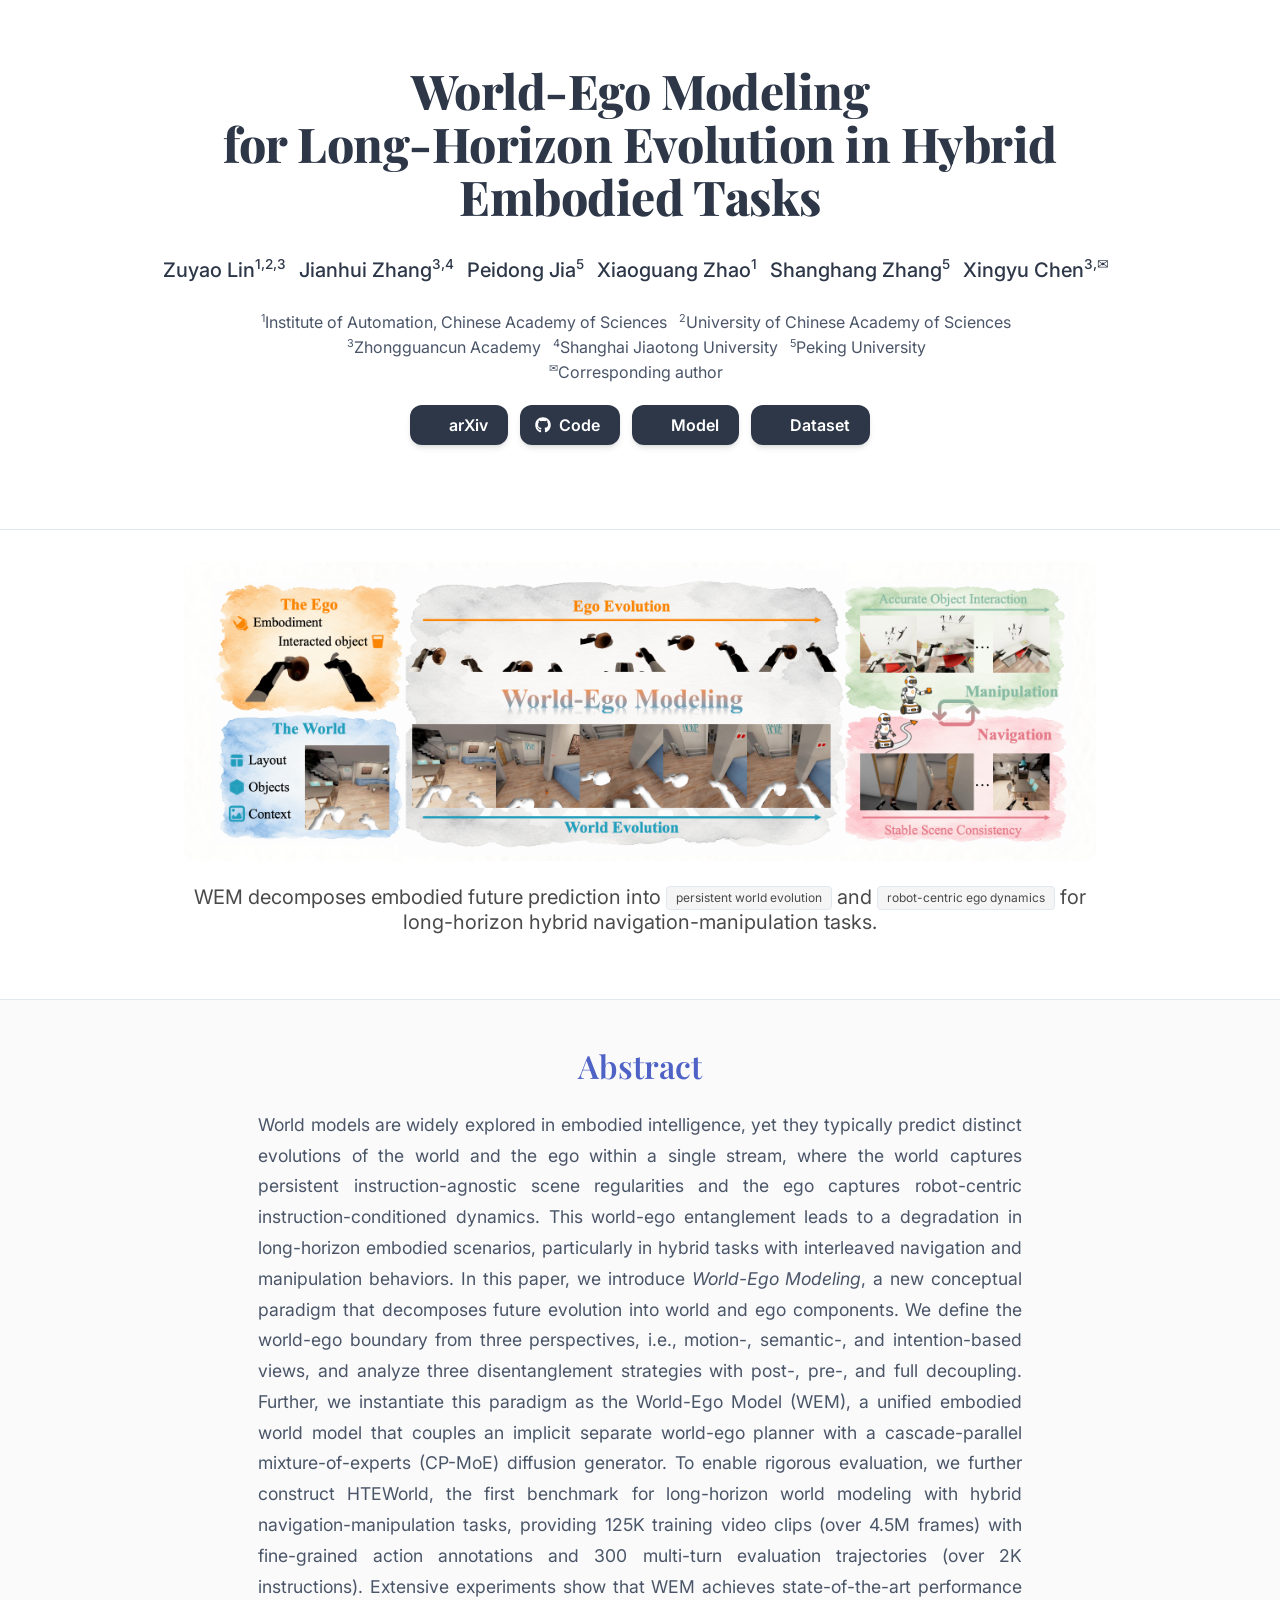
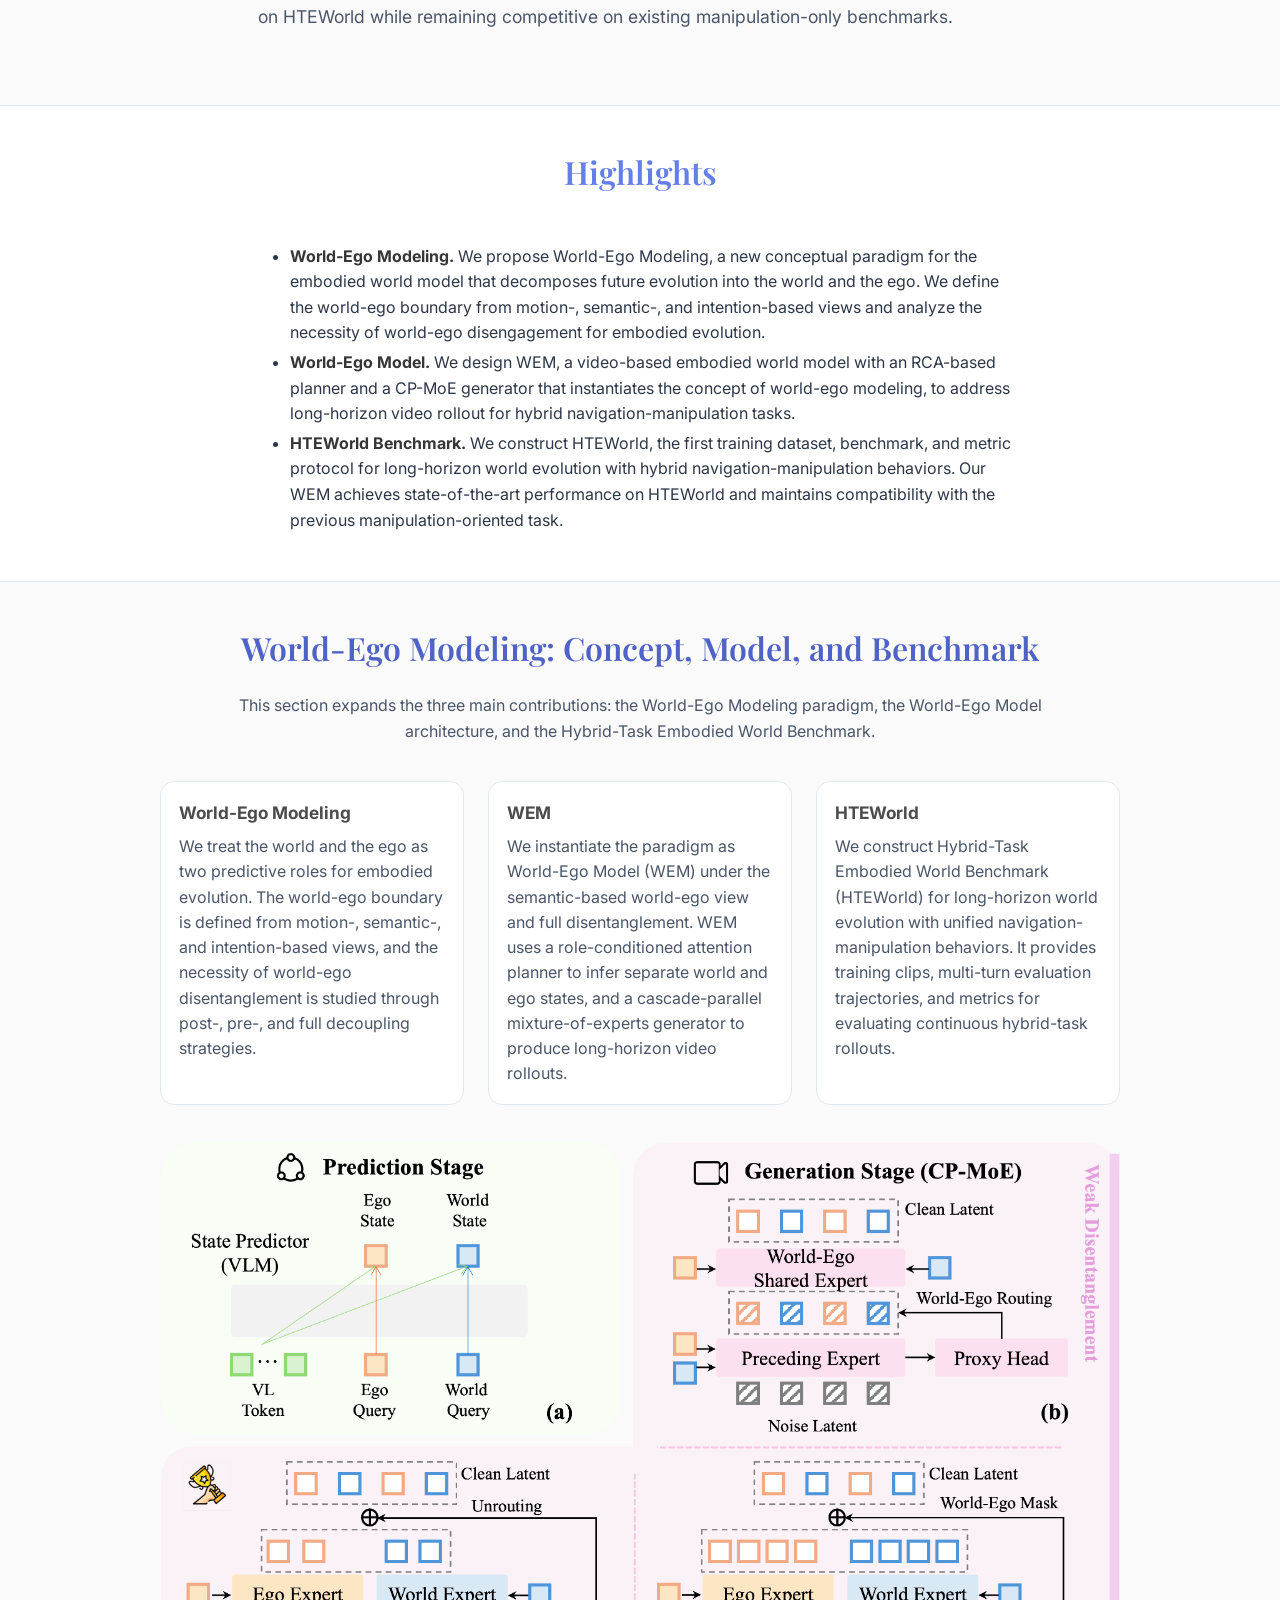
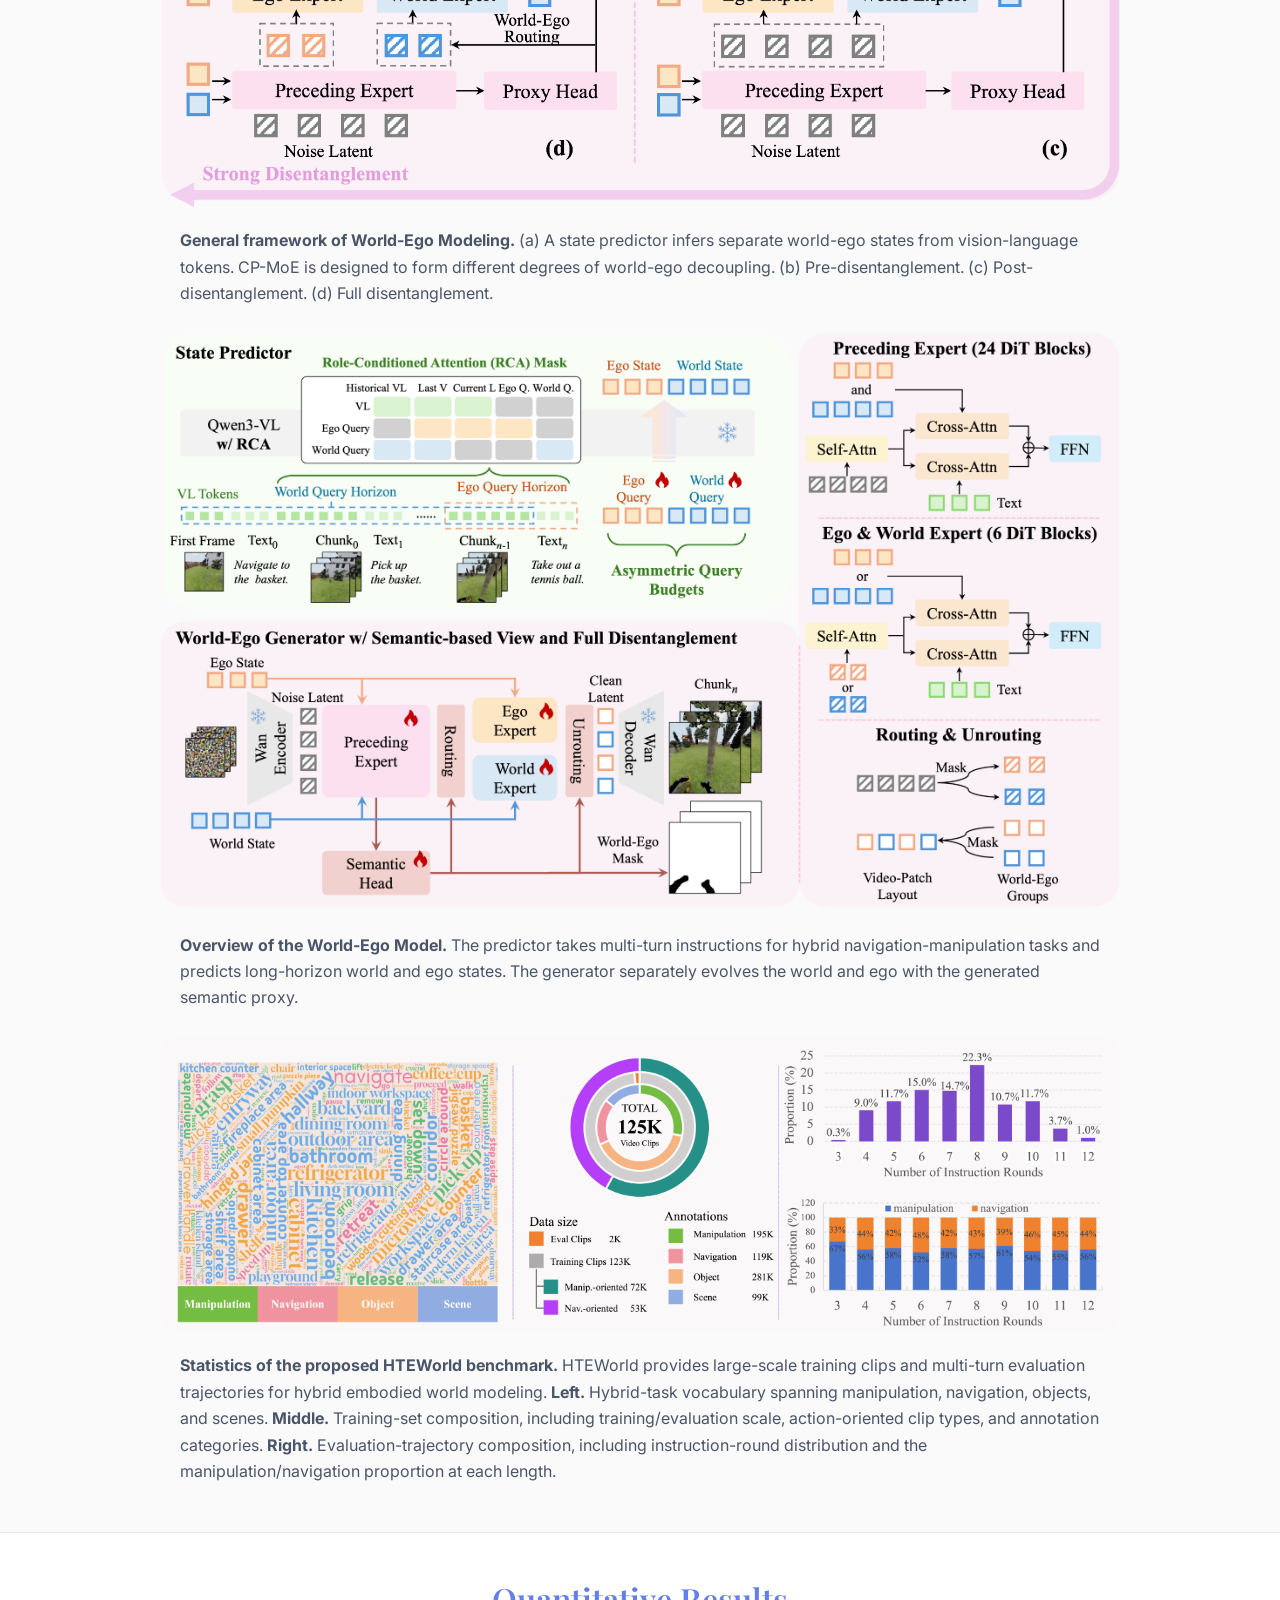
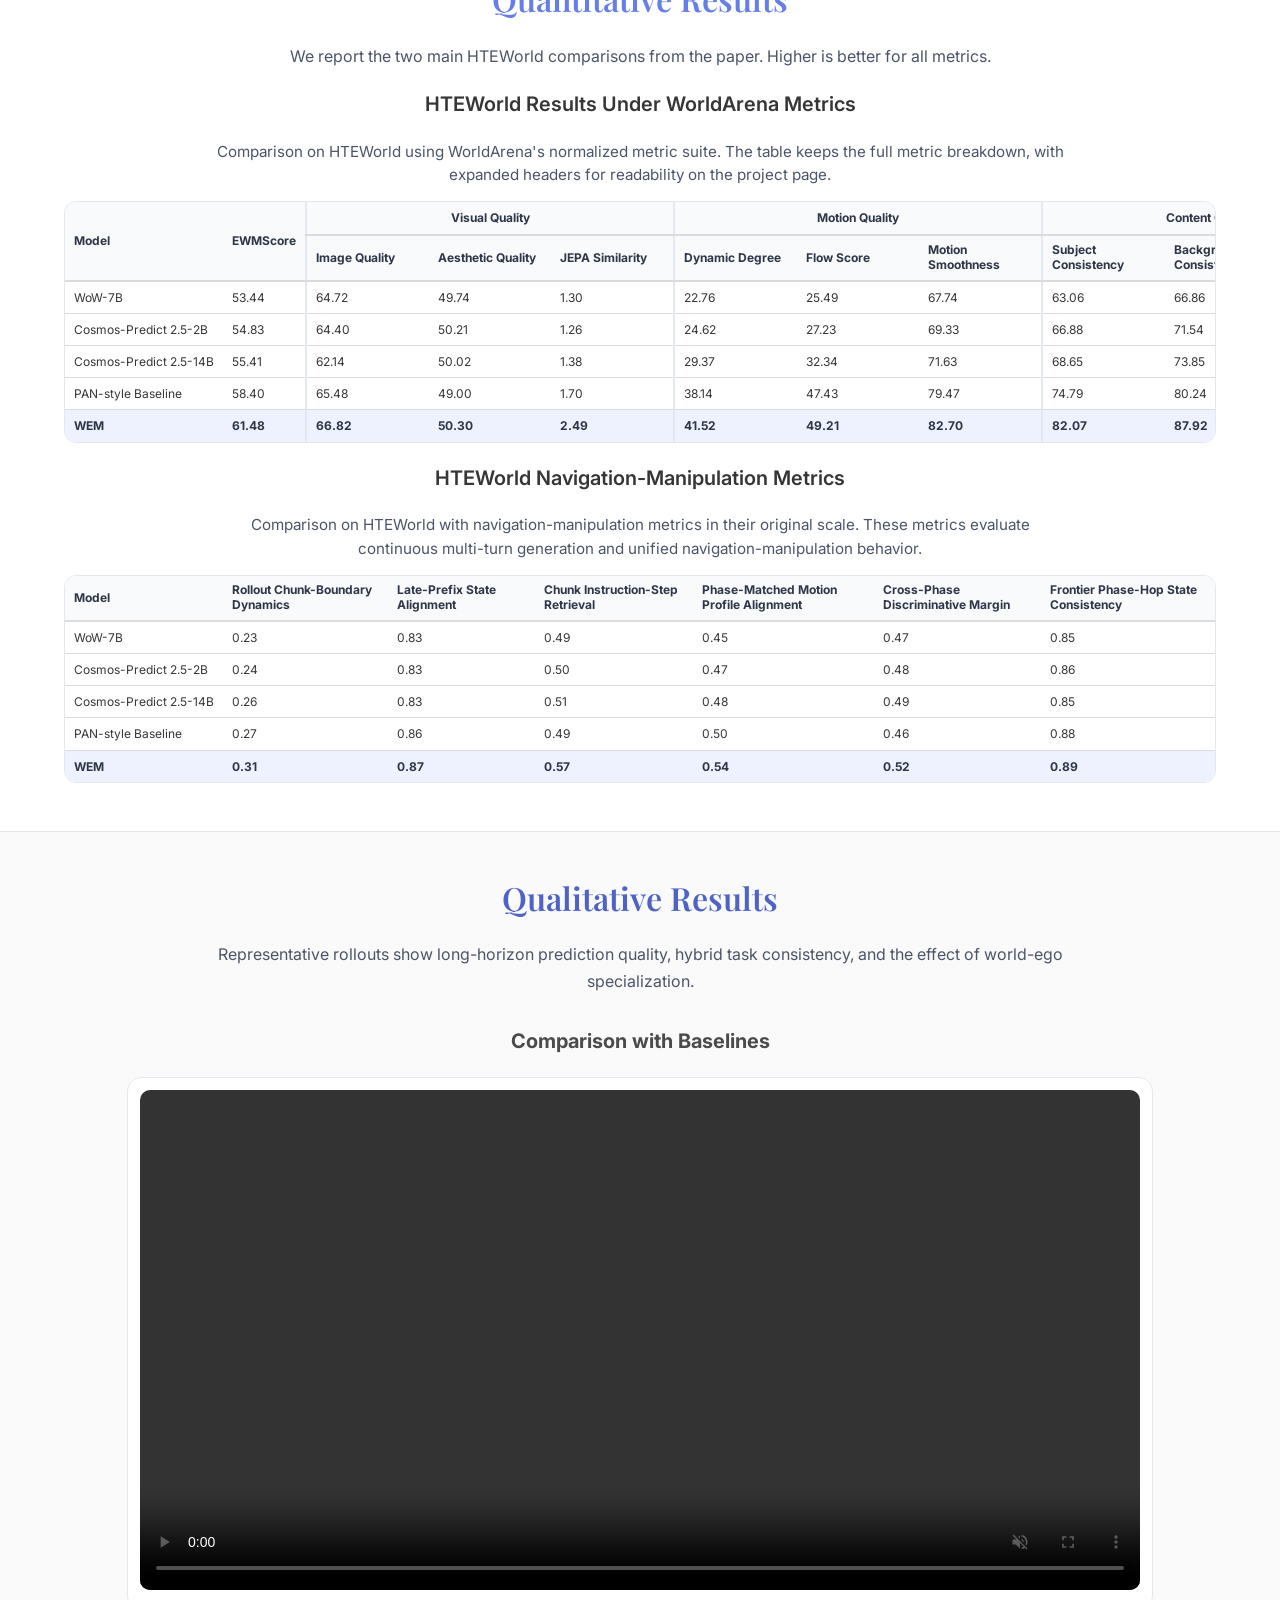
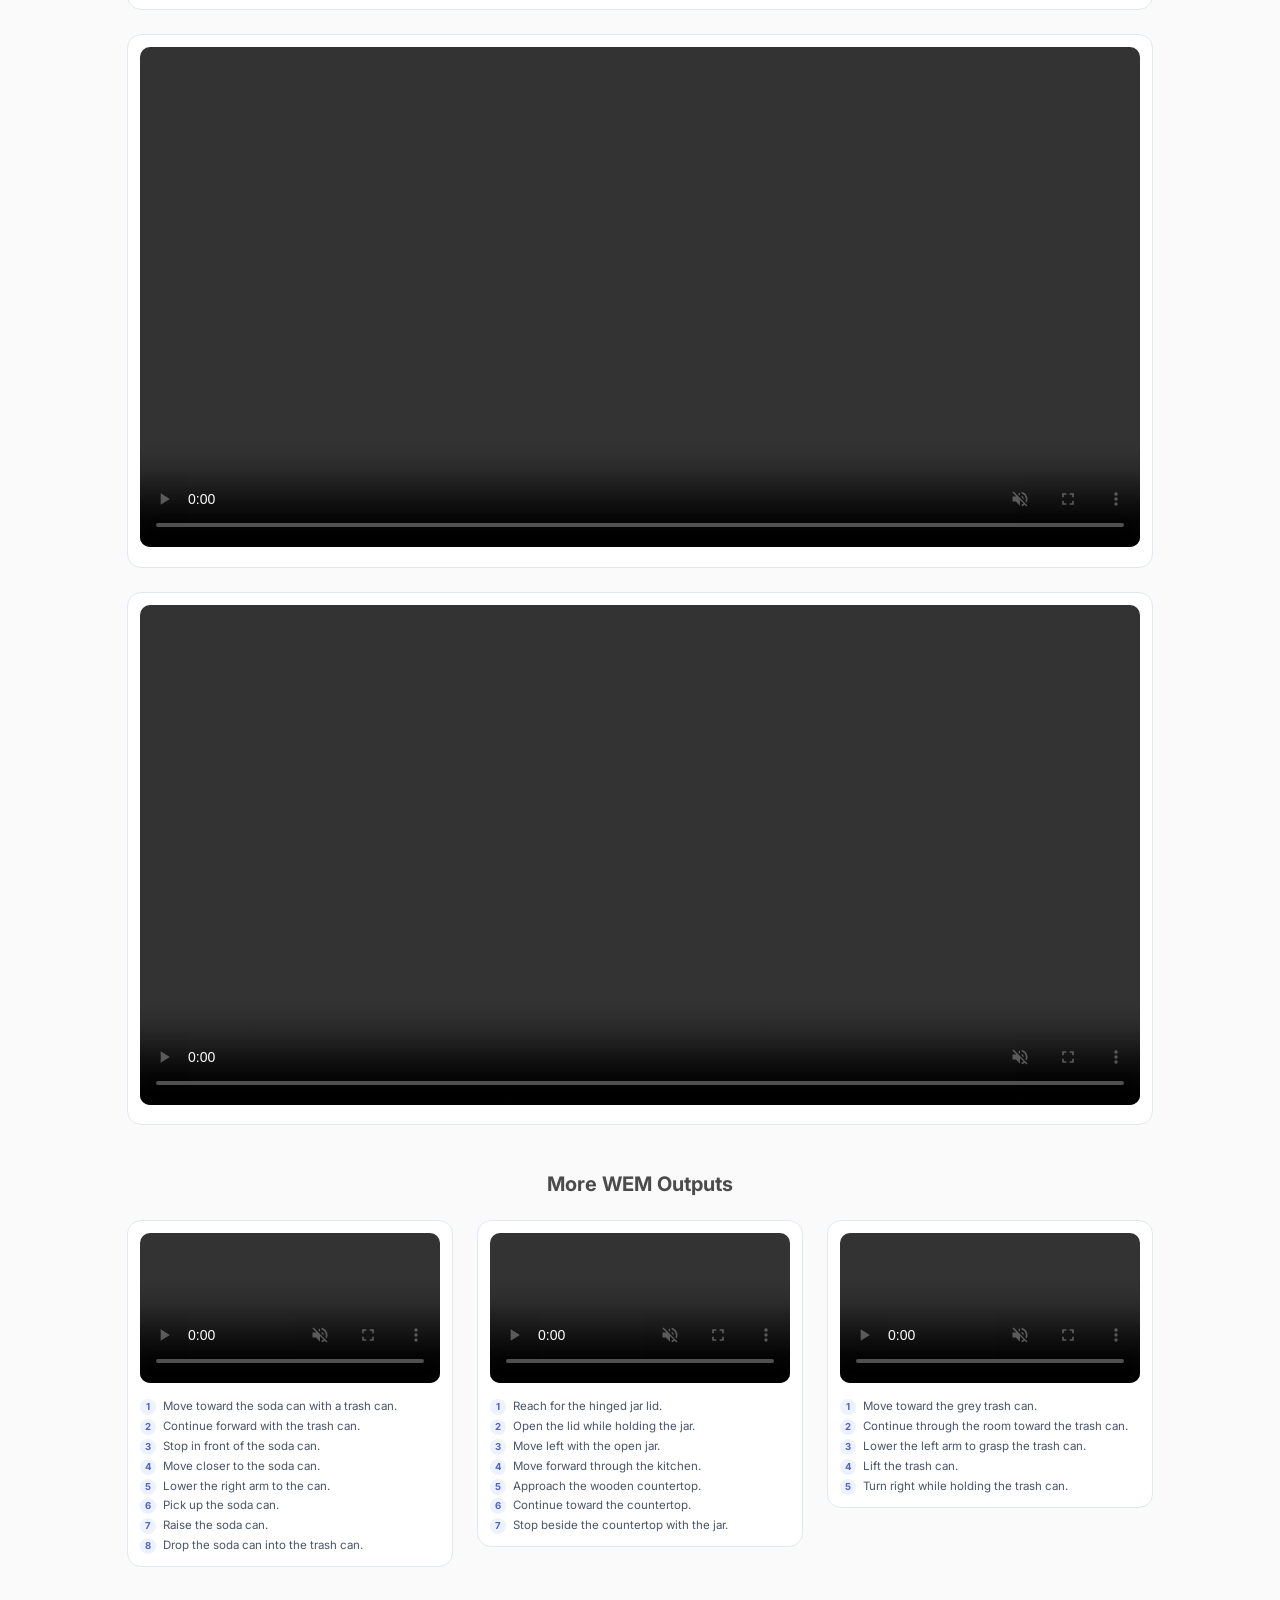
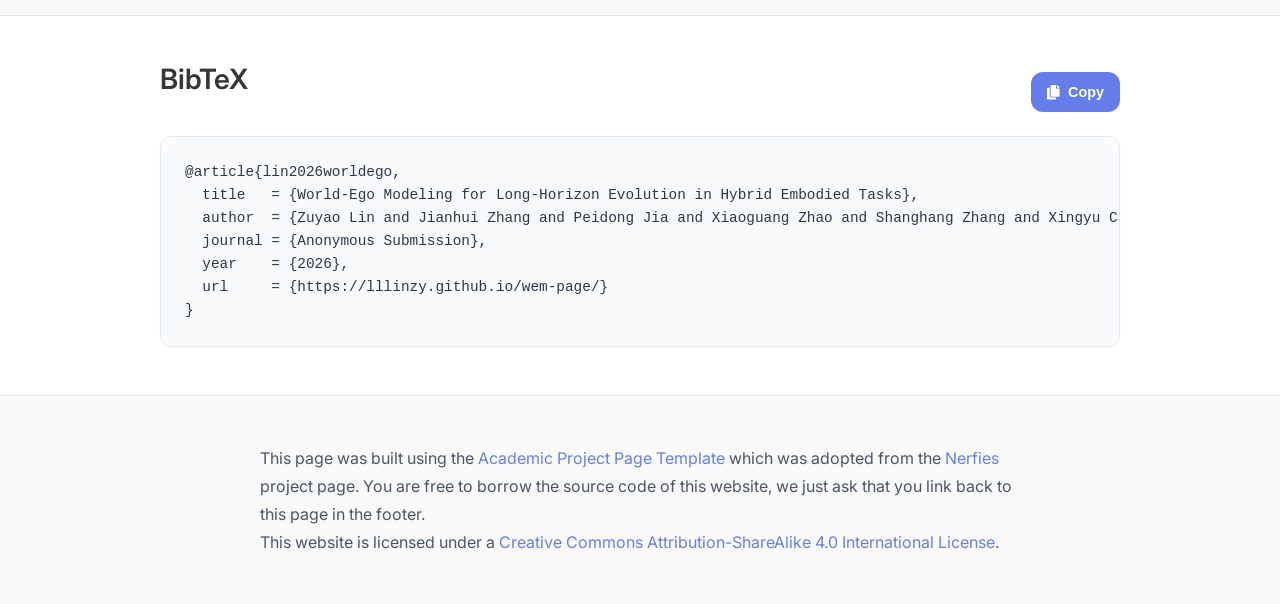
==== commit 660df7b3: "v2" ====
--- a/WEM/index.html
+++ b/WEM/index.html
@@ -430,7 +430,7 @@
 
               <div class="is-size-6 publication-affiliations mt-3">
                 <span class="author-block"><sup>1</sup>Institute of Automation, Chinese Academy of Sciences</span>
-                <span class="author-block"><sup>2</sup>School of Artificial Intelligence, University of Chinese Academy of Sciences</span>
+                <span class="author-block"><sup>2</sup>University of Chinese Academy of Sciences</span>
                 <span class="author-block"><sup>3</sup>Zhongguancun Academy</span>
                 <span class="author-block"><sup>4</sup>Shanghai Jiaotong University</span>
                 <span class="author-block"><sup>5</sup>Peking University</span>
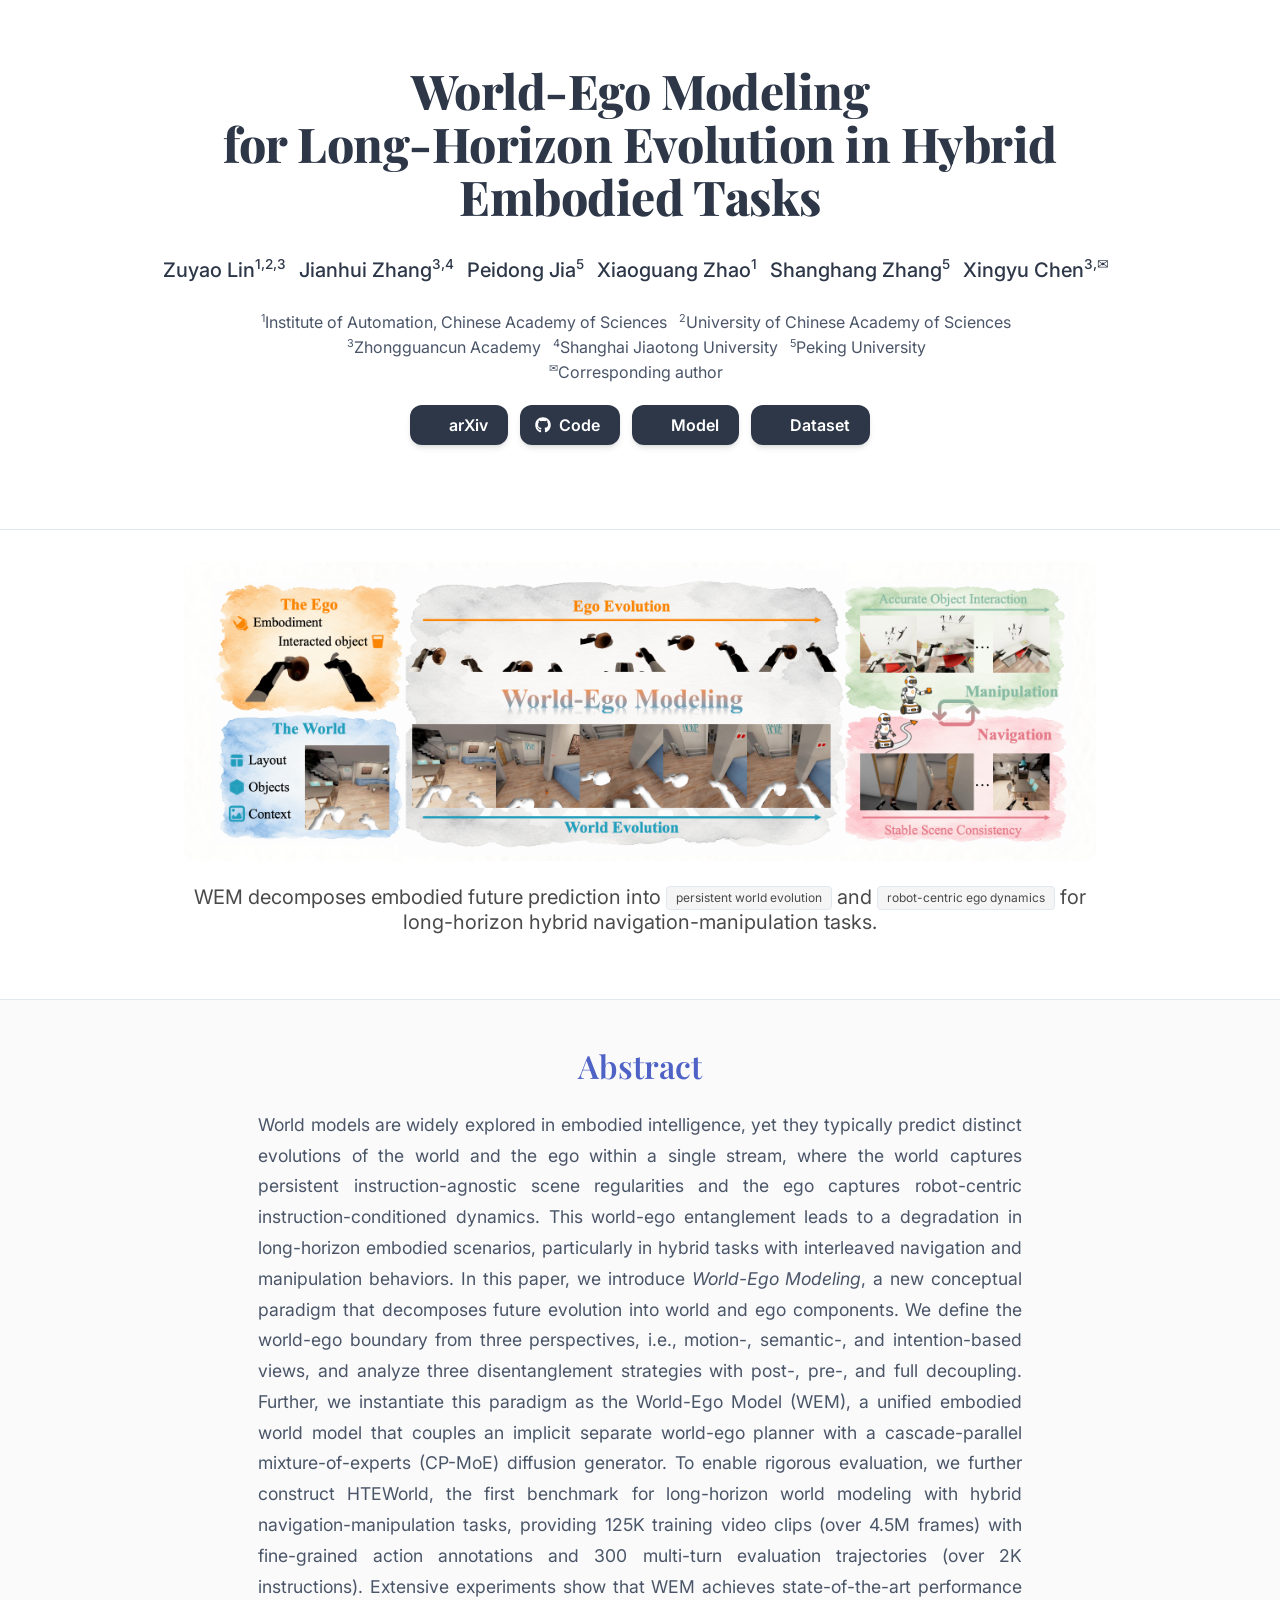
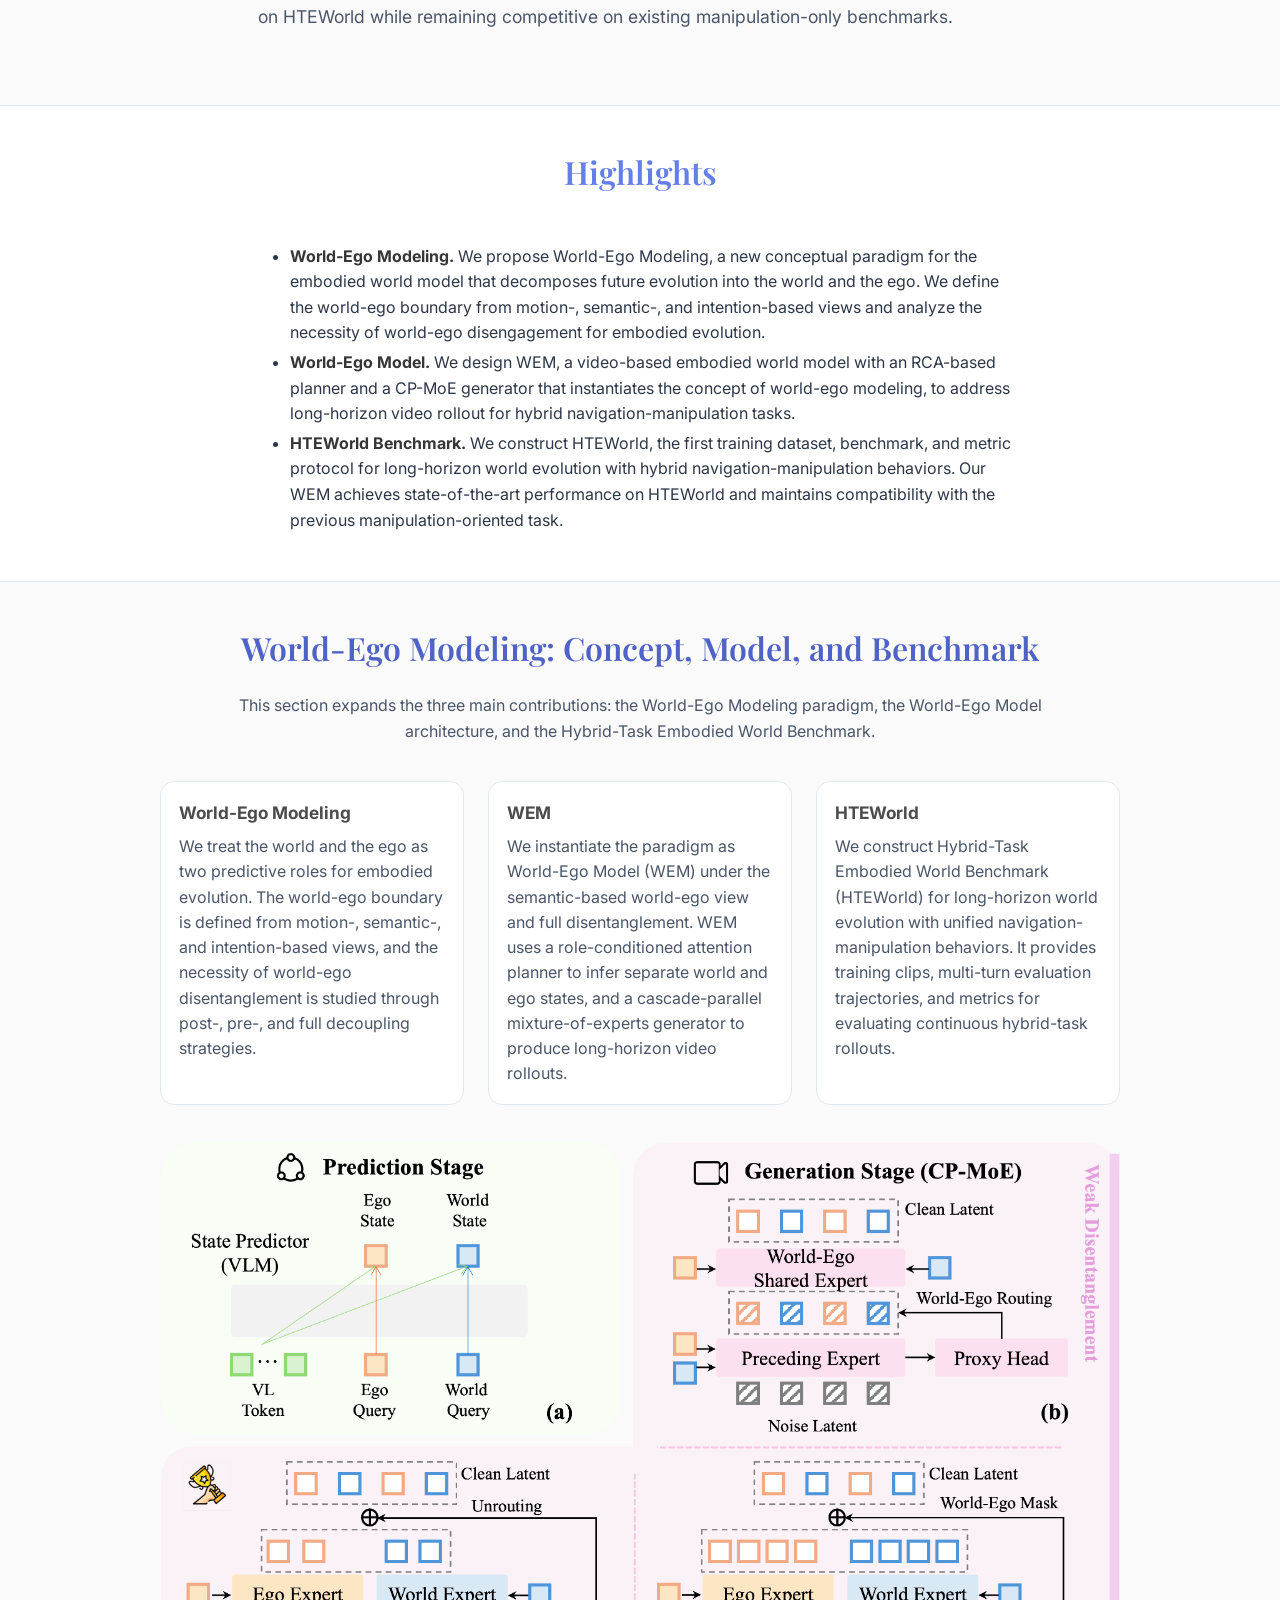
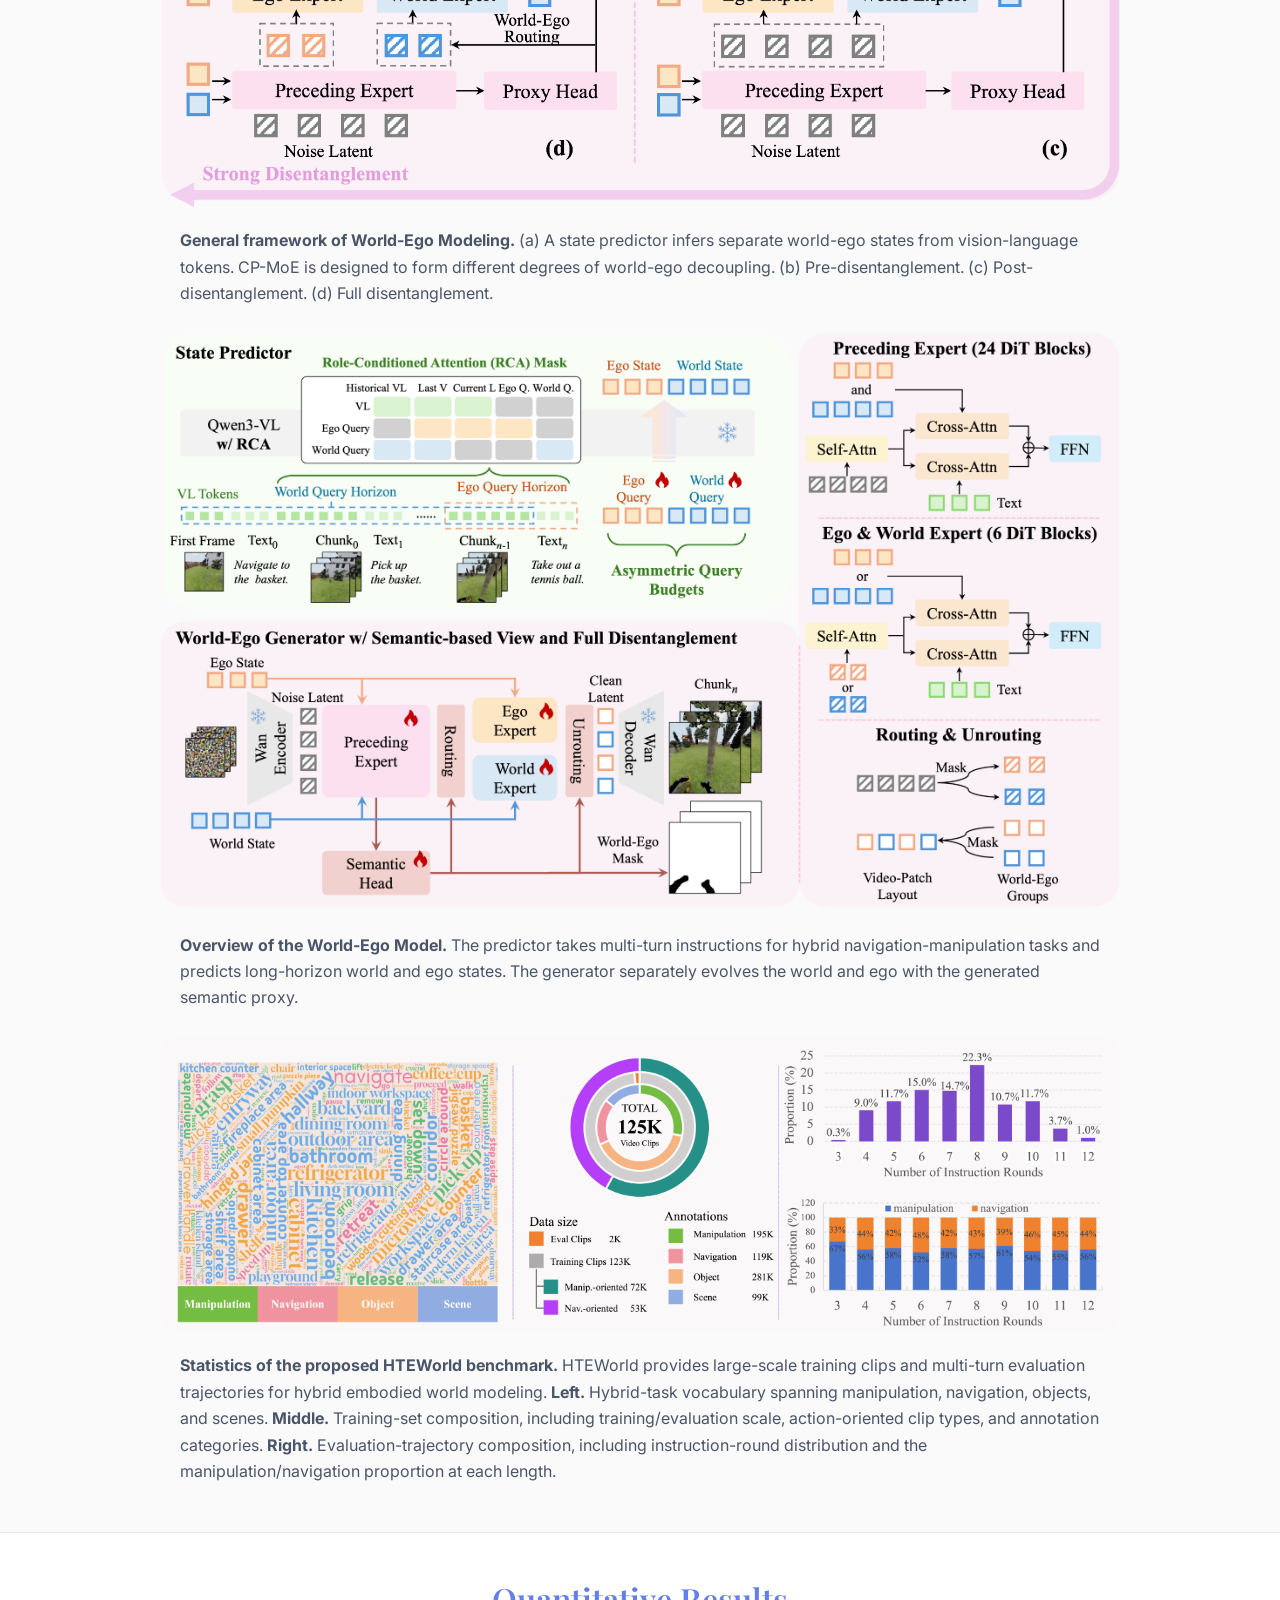
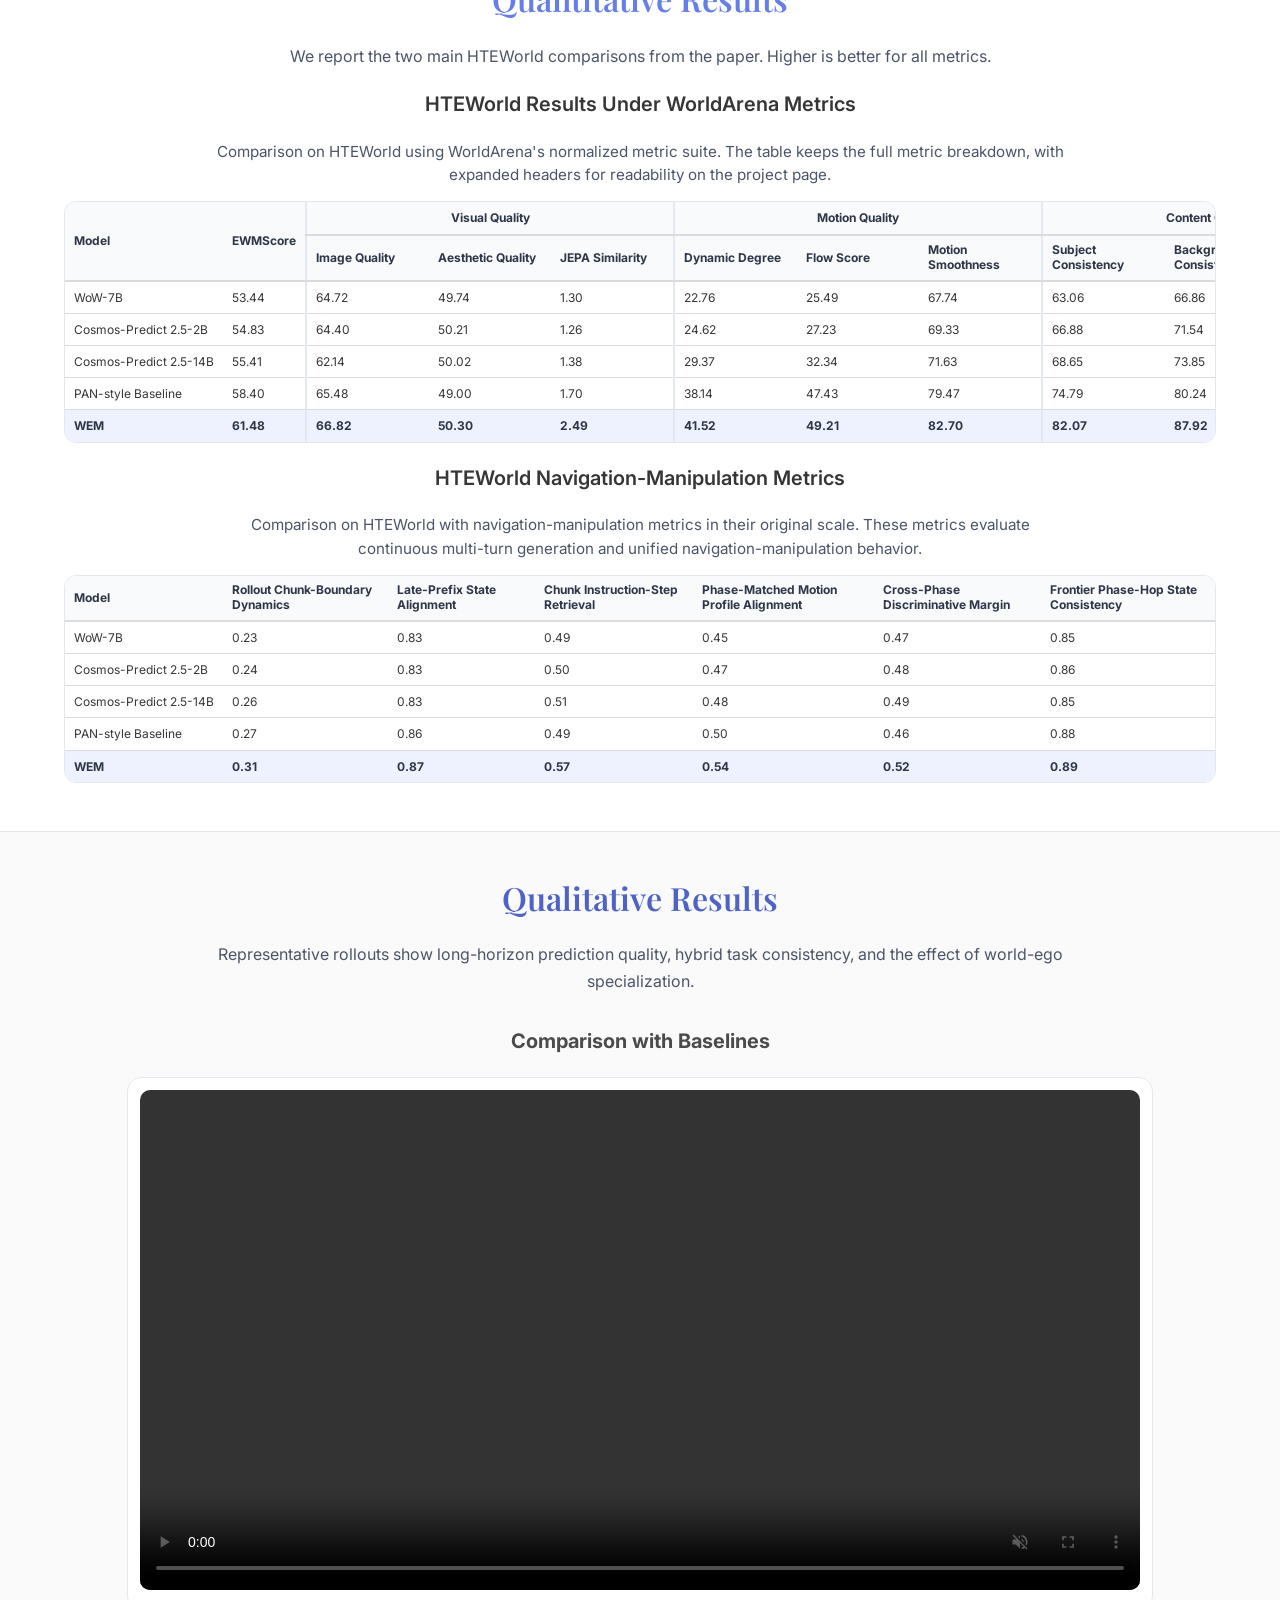
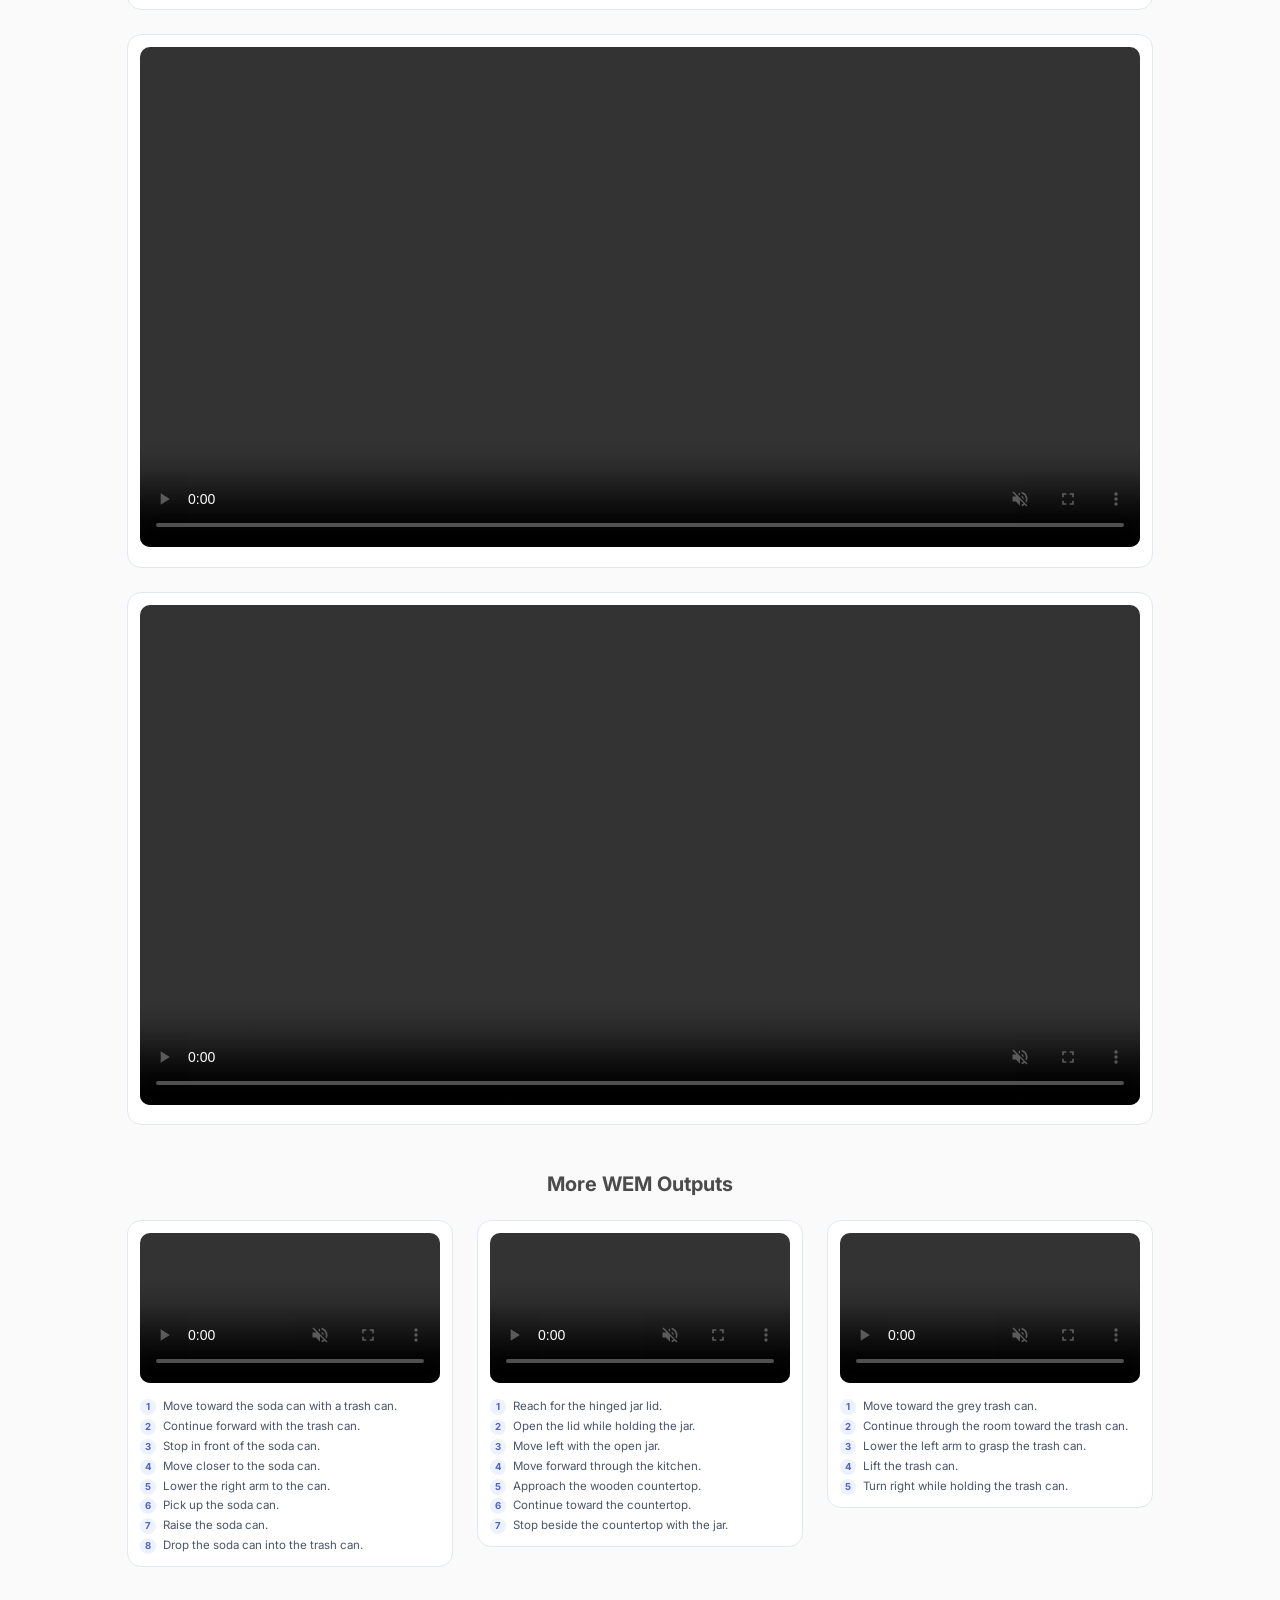
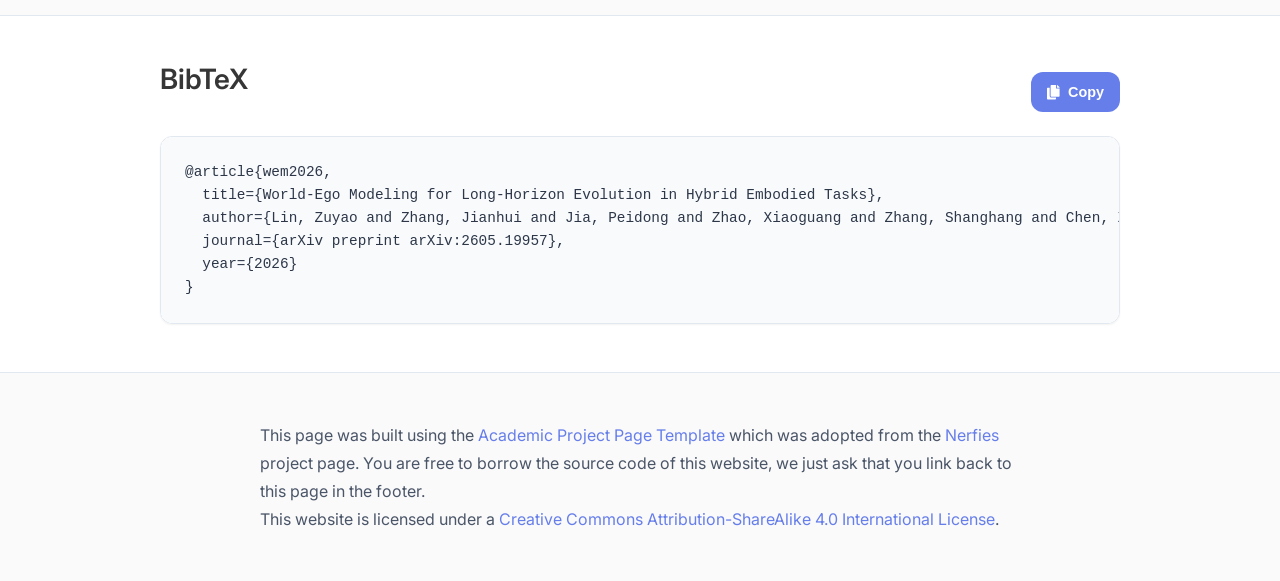
==== commit d288395b: "v2" ====
--- a/WEM/index.html
+++ b/WEM/index.html
@@ -17,10 +17,10 @@
   <meta property="og:site_name" content="World-Ego Modeling Project Page">
   <meta property="og:title" content="World-Ego Modeling for Long-Horizon Evolution in Hybrid Embodied Tasks">
   <meta property="og:description" content="WEM separates persistent world regularities from robot-centric ego dynamics for long-horizon hybrid navigation-manipulation world modeling.">
-  <meta property="og:url" content="https://lllinzy.github.io/wem-page/">
-  <meta property="og:image" content="https://lllinzy.github.io/wem-page/static/images/social_preview.png">
-  <meta property="og:image:width" content="1200">
-  <meta property="og:image:height" content="630">
+  <meta property="og:url" content="https://zgca-hmi-lab.github.io/WEM/">
+  <meta property="og:image" content="https://zgca-hmi-lab.github.io/WEM/static/images/teaser.png">
+  <meta property="og:image:width" content="2158">
+  <meta property="og:image:height" content="708">
   <meta property="og:image:alt" content="World-Ego Modeling project preview">
   <meta property="article:published_time" content="2026-01-01T00:00:00.000Z">
   <meta property="article:author" content="Zuyao Lin, Jianhui Zhang, Peidong Jia, Xiaoguang Zhao, Shanghang Zhang, Xingyu Chen">
@@ -32,7 +32,7 @@
   <meta name="twitter:card" content="summary_large_image">
   <meta name="twitter:title" content="World-Ego Modeling for Long-Horizon Evolution in Hybrid Embodied Tasks">
   <meta name="twitter:description" content="WEM separates persistent world regularities from robot-centric ego dynamics for long-horizon hybrid navigation-manipulation world modeling.">
-  <meta name="twitter:image" content="https://lllinzy.github.io/wem-page/static/images/social_preview.png">
+  <meta name="twitter:image" content="https://zgca-hmi-lab.github.io/WEM/static/images/teaser.png">
   <meta name="twitter:image:alt" content="World-Ego Modeling project preview">
 
   <!-- Academic/Research Specific -->
@@ -44,8 +44,9 @@
   <meta name="citation_author" content="Shanghang Zhang">
   <meta name="citation_author" content="Xingyu Chen">
   <meta name="citation_publication_date" content="2026">
-  <meta name="citation_conference_title" content="Anonymous Submission">
-  <meta name="citation_pdf_url" content="https://lllinzy.github.io/wem-page/static/pdfs/paper.pdf">
+  <meta name="citation_conference_title" content="arXiv">
+  <meta name="citation_arxiv_id" content="2605.19957">
+  <meta name="citation_pdf_url" content="https://arxiv.org/pdf/2605.19957">
 
   <!-- Additional SEO -->
   <meta name="theme-color" content="#667eea">
@@ -58,6 +59,7 @@
   <link rel="preconnect" href="https://fonts.gstatic.com" crossorigin>
 
   <title>World-Ego Modeling for Long-Horizon Evolution in Hybrid Embodied Tasks</title>
+  <link rel="canonical" href="https://zgca-hmi-lab.github.io/WEM/">
 
   <!-- Critical CSS -->
   <link rel="stylesheet" href="static/css/bulma.min.css">
@@ -91,10 +93,12 @@
     "datePublished": "2026-01-01",
     "publisher": {
       "@type": "Organization",
-      "name": "Anonymous Submission"
+      "name": "arXiv"
     },
-    "url": "https://lllinzy.github.io/wem-page/",
-    "image": "https://lllinzy.github.io/wem-page/static/images/social_preview.png",
+    "url": "https://zgca-hmi-lab.github.io/WEM/",
+    "image": "https://zgca-hmi-lab.github.io/WEM/static/images/teaser.png",
+    "identifier": "arXiv:2605.19957",
+    "sameAs": "https://arxiv.org/abs/2605.19957",
     "keywords": ["World-Ego Modeling", "WEM", "HTEWorld", "Embodied World Models", "Video World Models"],
     "abstract": "World-Ego Modeling decomposes future embodied video evolution into persistent world regularities and robot-centric ego dynamics, and instantiates this paradigm as WEM for long-horizon hybrid navigation-manipulation tasks.",
     "isAccessibleForFree": true,
@@ -441,7 +445,7 @@
               <div class="column has-text-centered">
                 <div class="publication-links">
                   <span class="link-block">
-                    <a href="" class="external-link button is-normal is-rounded is-dark">
+                    <a href="https://arxiv.org/abs/2605.19957" target="_blank" rel="noopener" class="external-link button is-normal is-rounded is-dark">
                       <span class="icon">
                         <i class="ai ai-arxiv"></i>
                       </span>
@@ -794,12 +798,11 @@
             <span class="copy-text">Copy</span>
           </button>
         </div>
-        <pre id="bibtex-code"><code>@article{lin2026worldego,
-  title   = {World-Ego Modeling for Long-Horizon Evolution in Hybrid Embodied Tasks},
-  author  = {Zuyao Lin and Jianhui Zhang and Peidong Jia and Xiaoguang Zhao and Shanghang Zhang and Xingyu Chen},
-  journal = {Anonymous Submission},
-  year    = {2026},
-  url     = {https://lllinzy.github.io/wem-page/}
+        <pre id="bibtex-code"><code>@article{wem2026,
+  title={World-Ego Modeling for Long-Horizon Evolution in Hybrid Embodied Tasks},
+  author={Lin, Zuyao and Zhang, Jianhui and Jia, Peidong and Zhao, Xiaoguang and Zhang, Shanghang and Chen, Xingyu},
+  journal={arXiv preprint arXiv:2605.19957},
+  year={2026}
 }</code></pre>
       </div>
     </section>
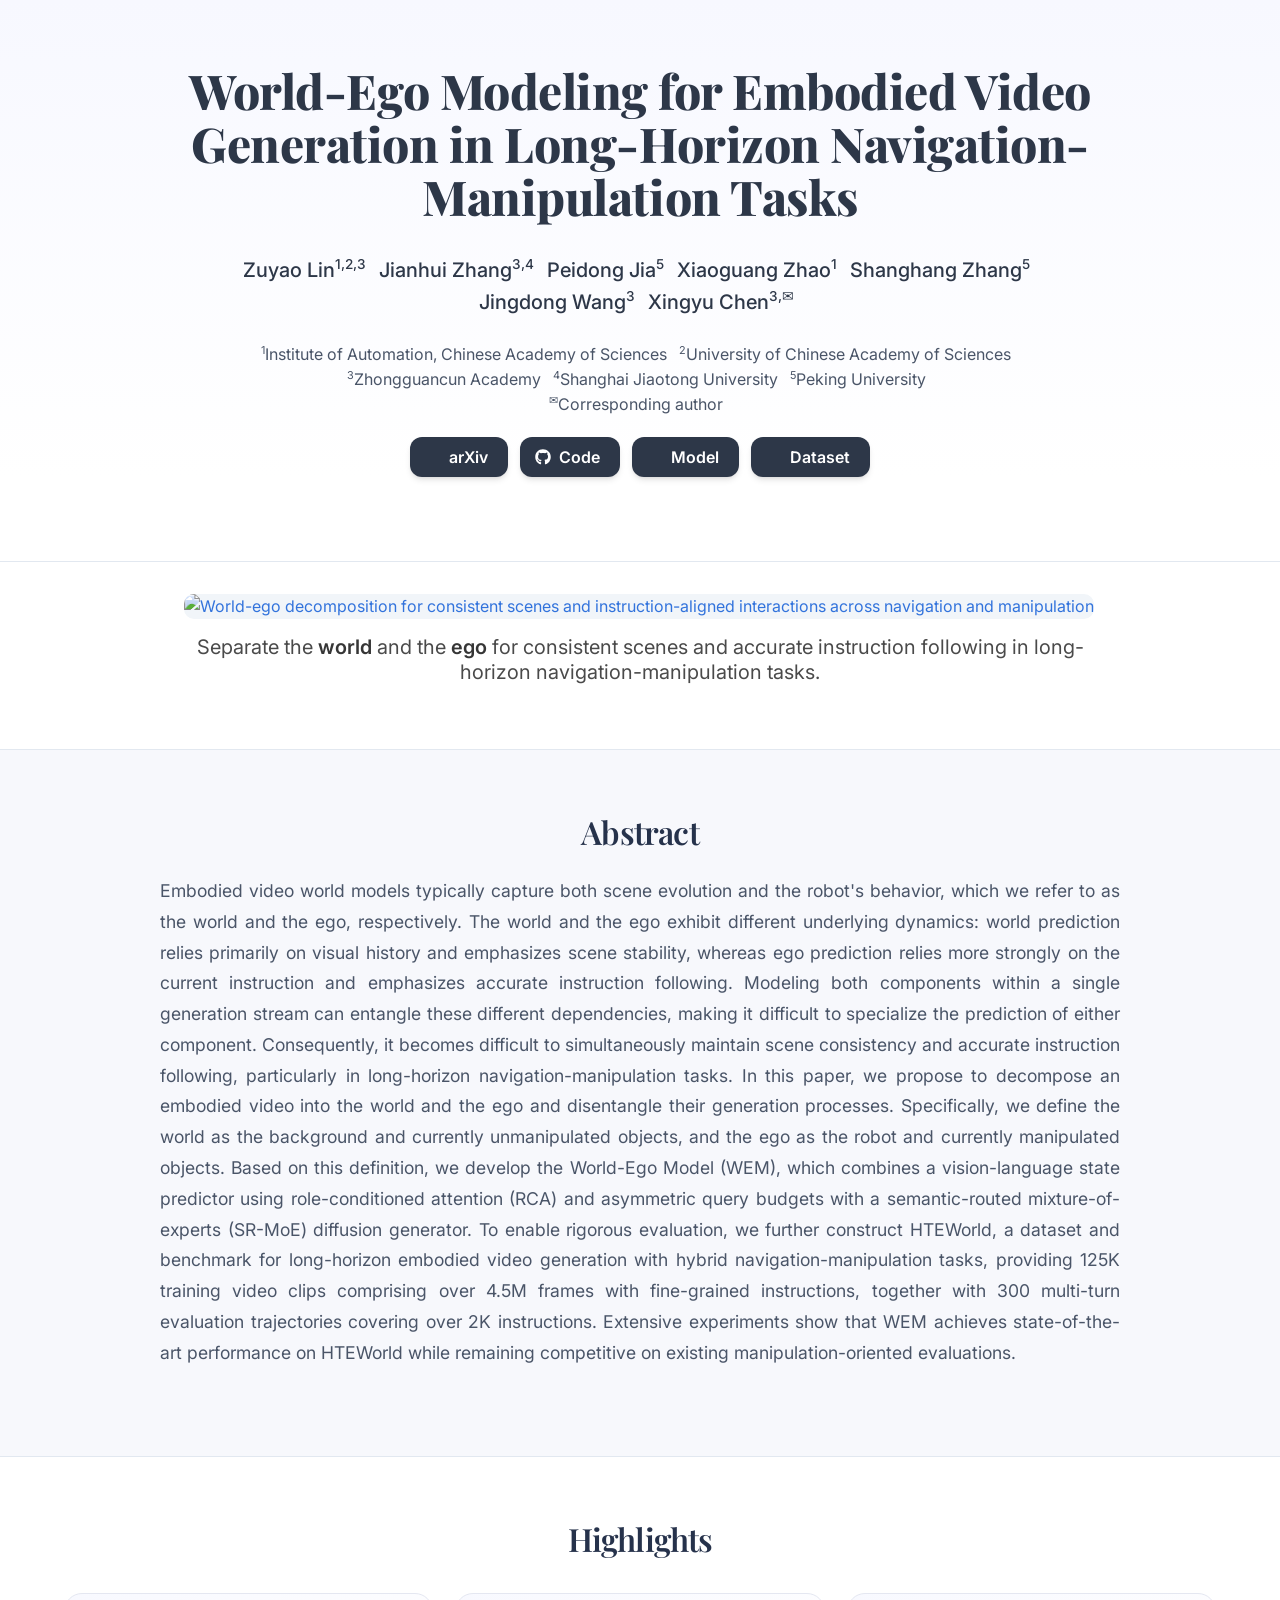
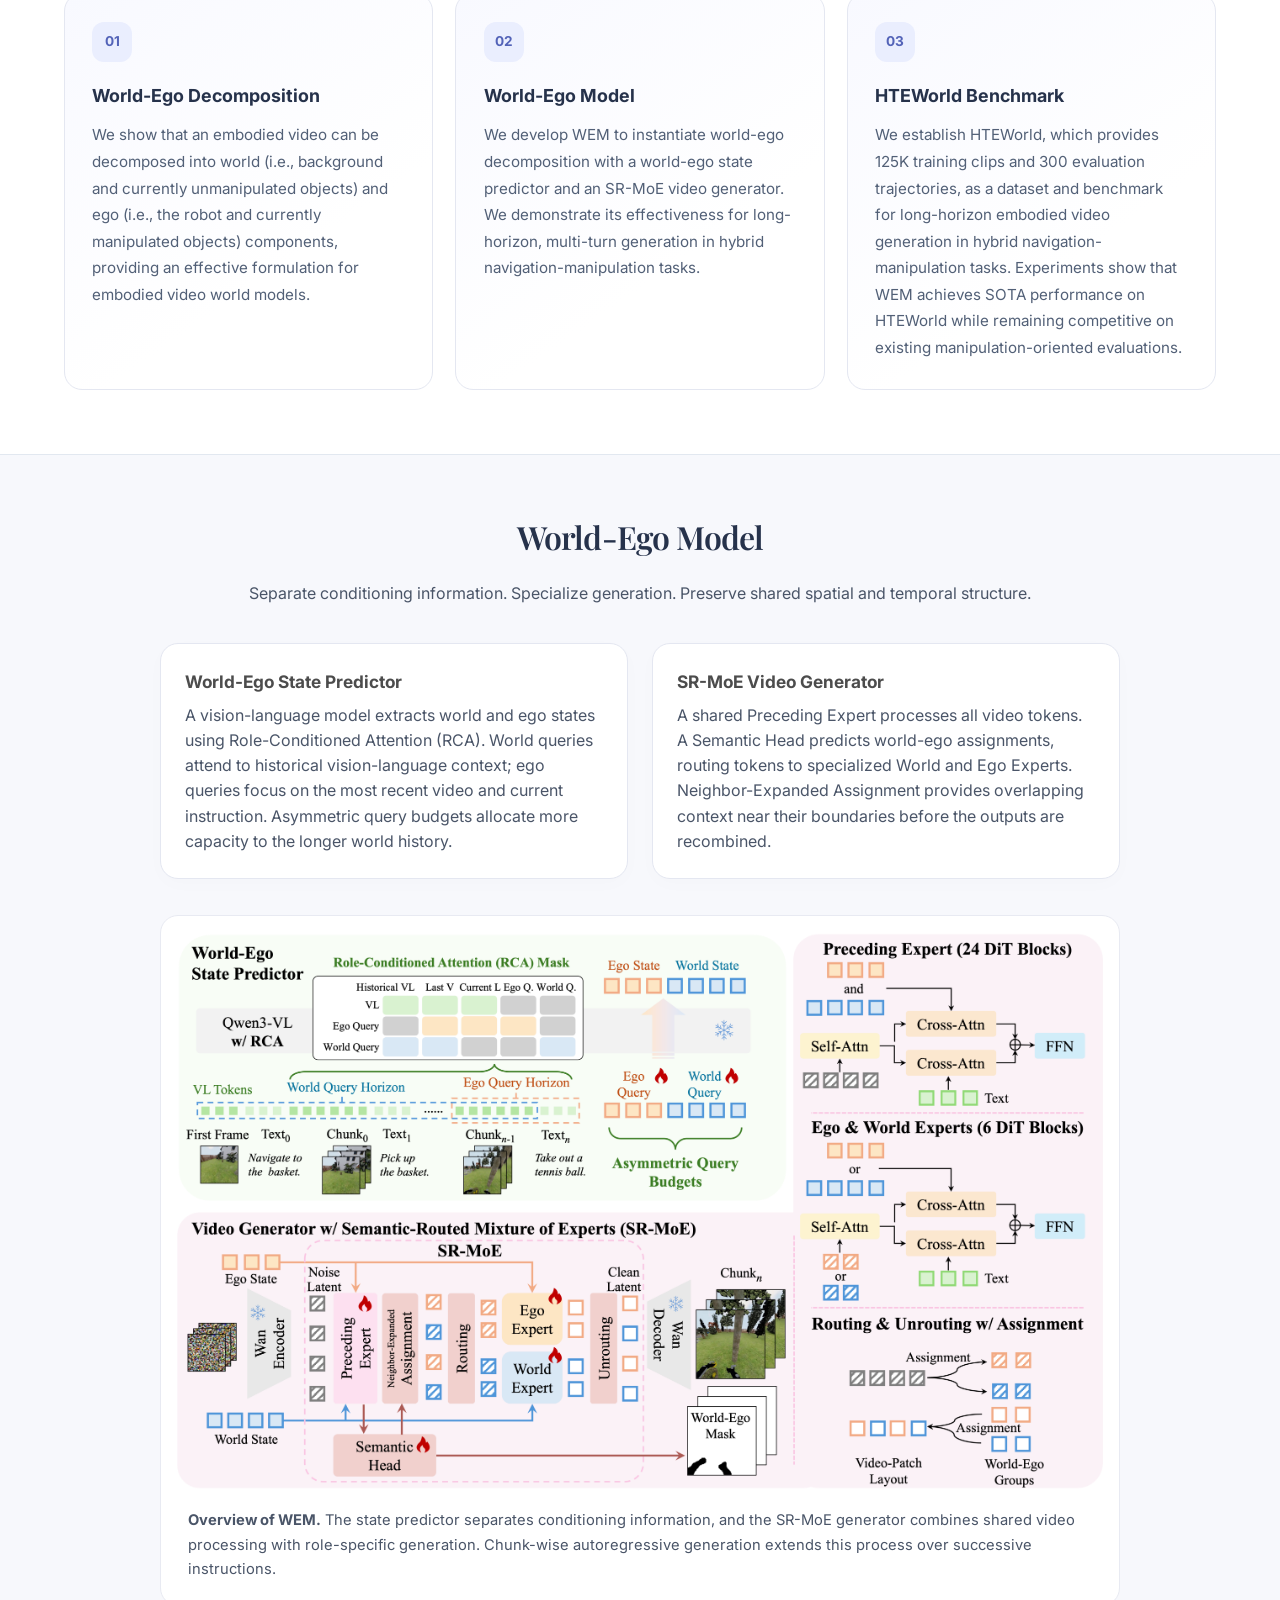
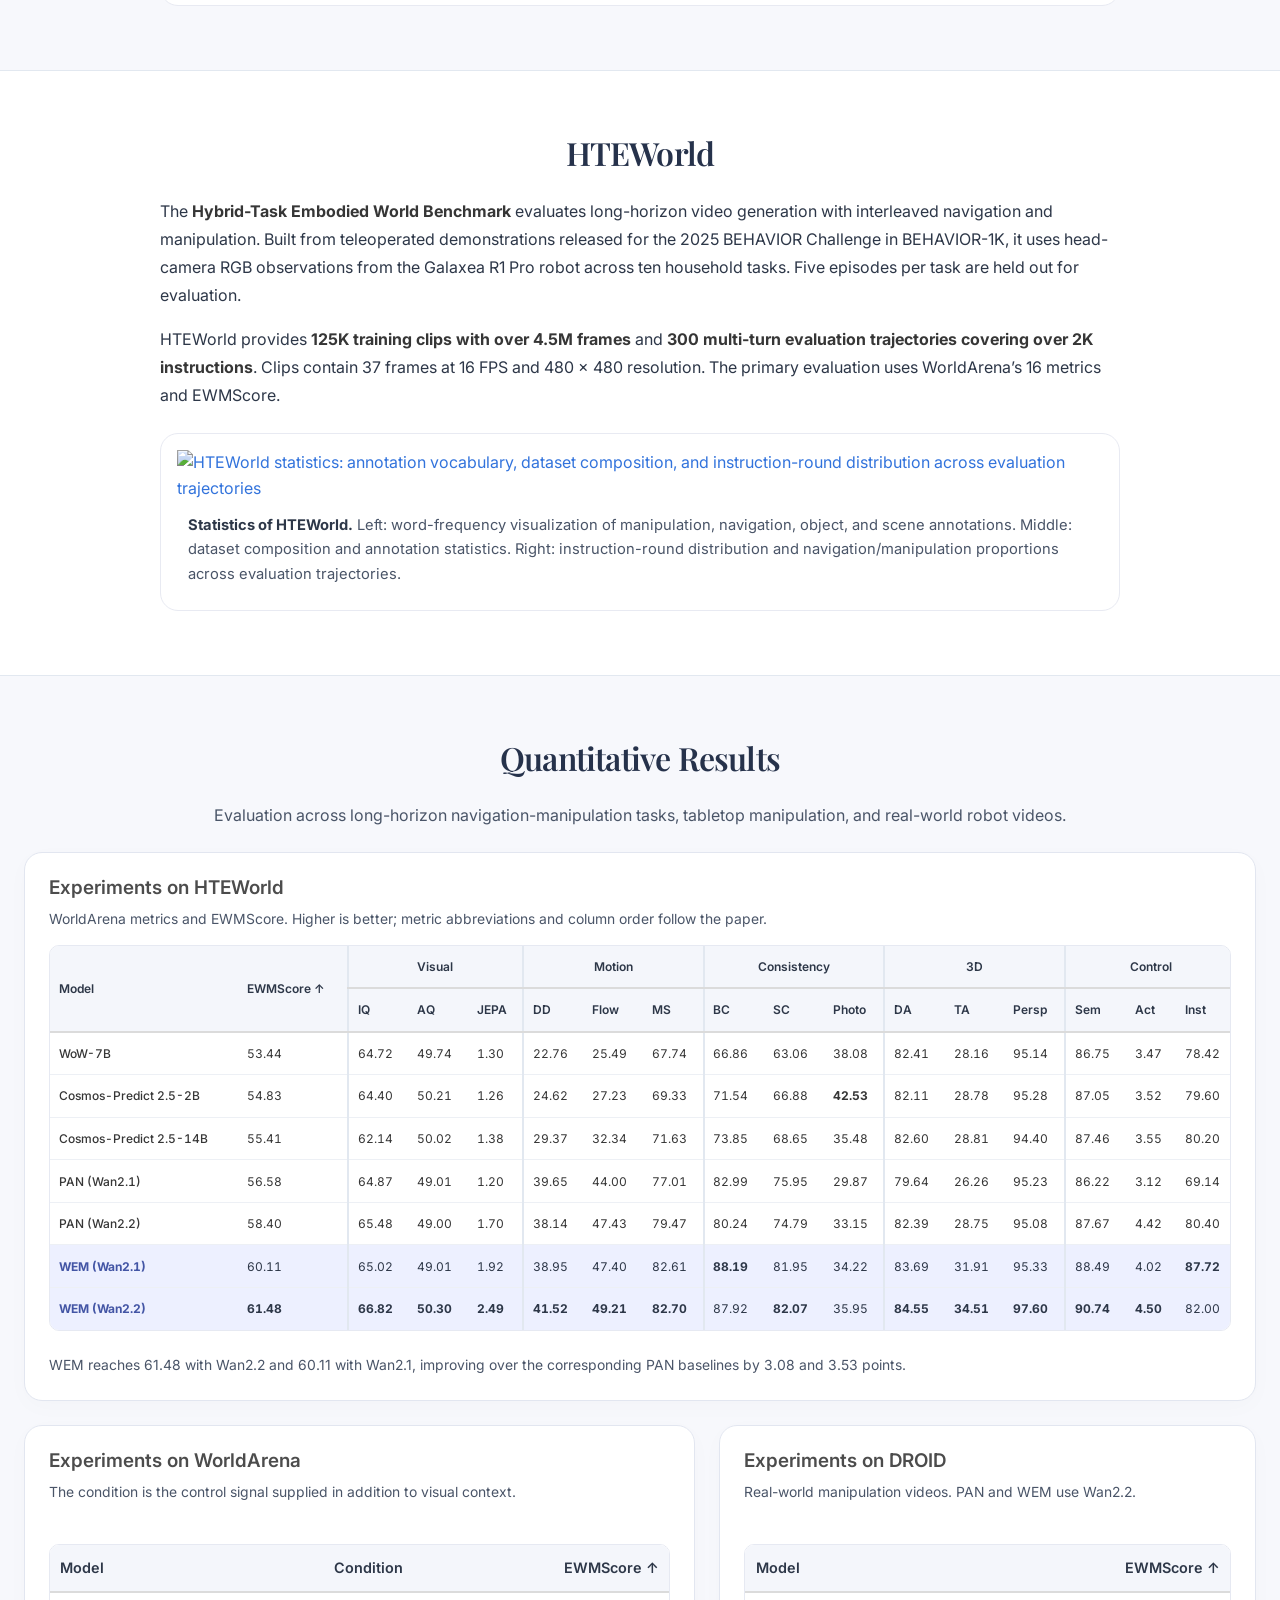
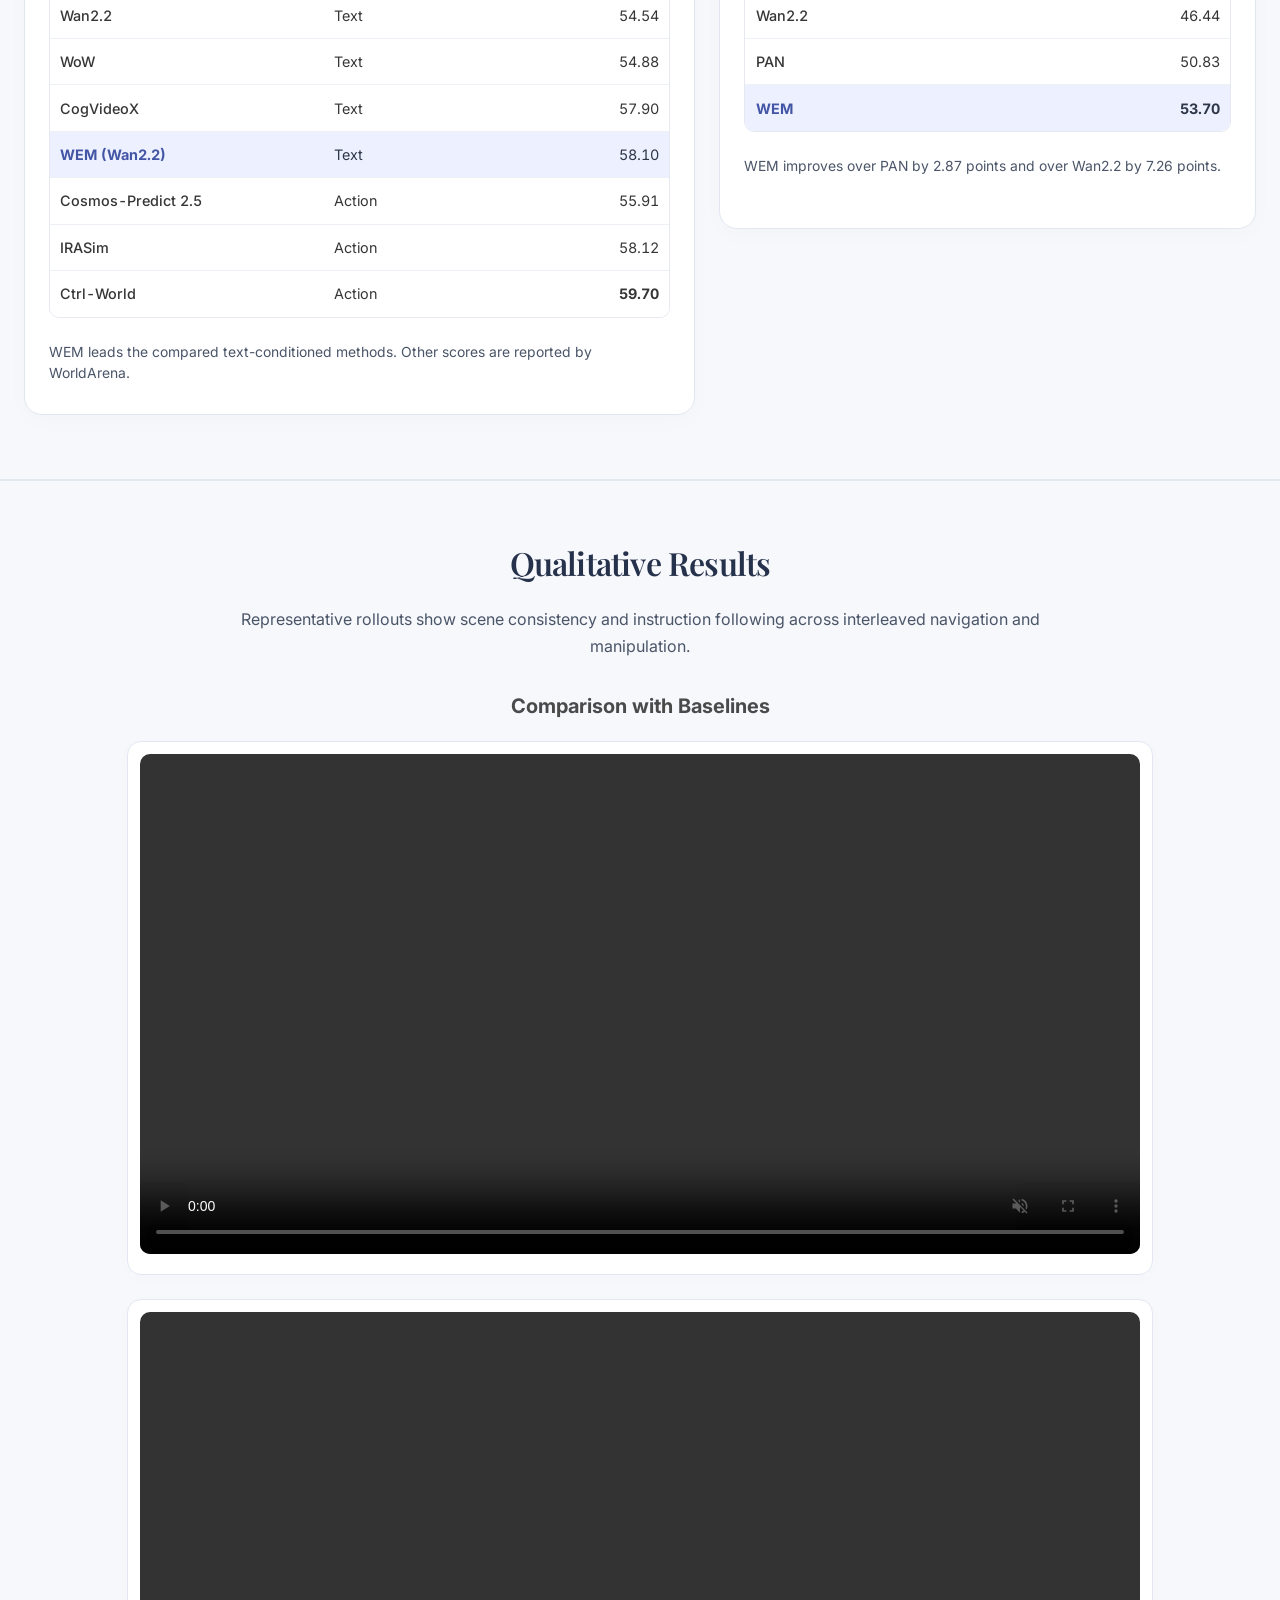
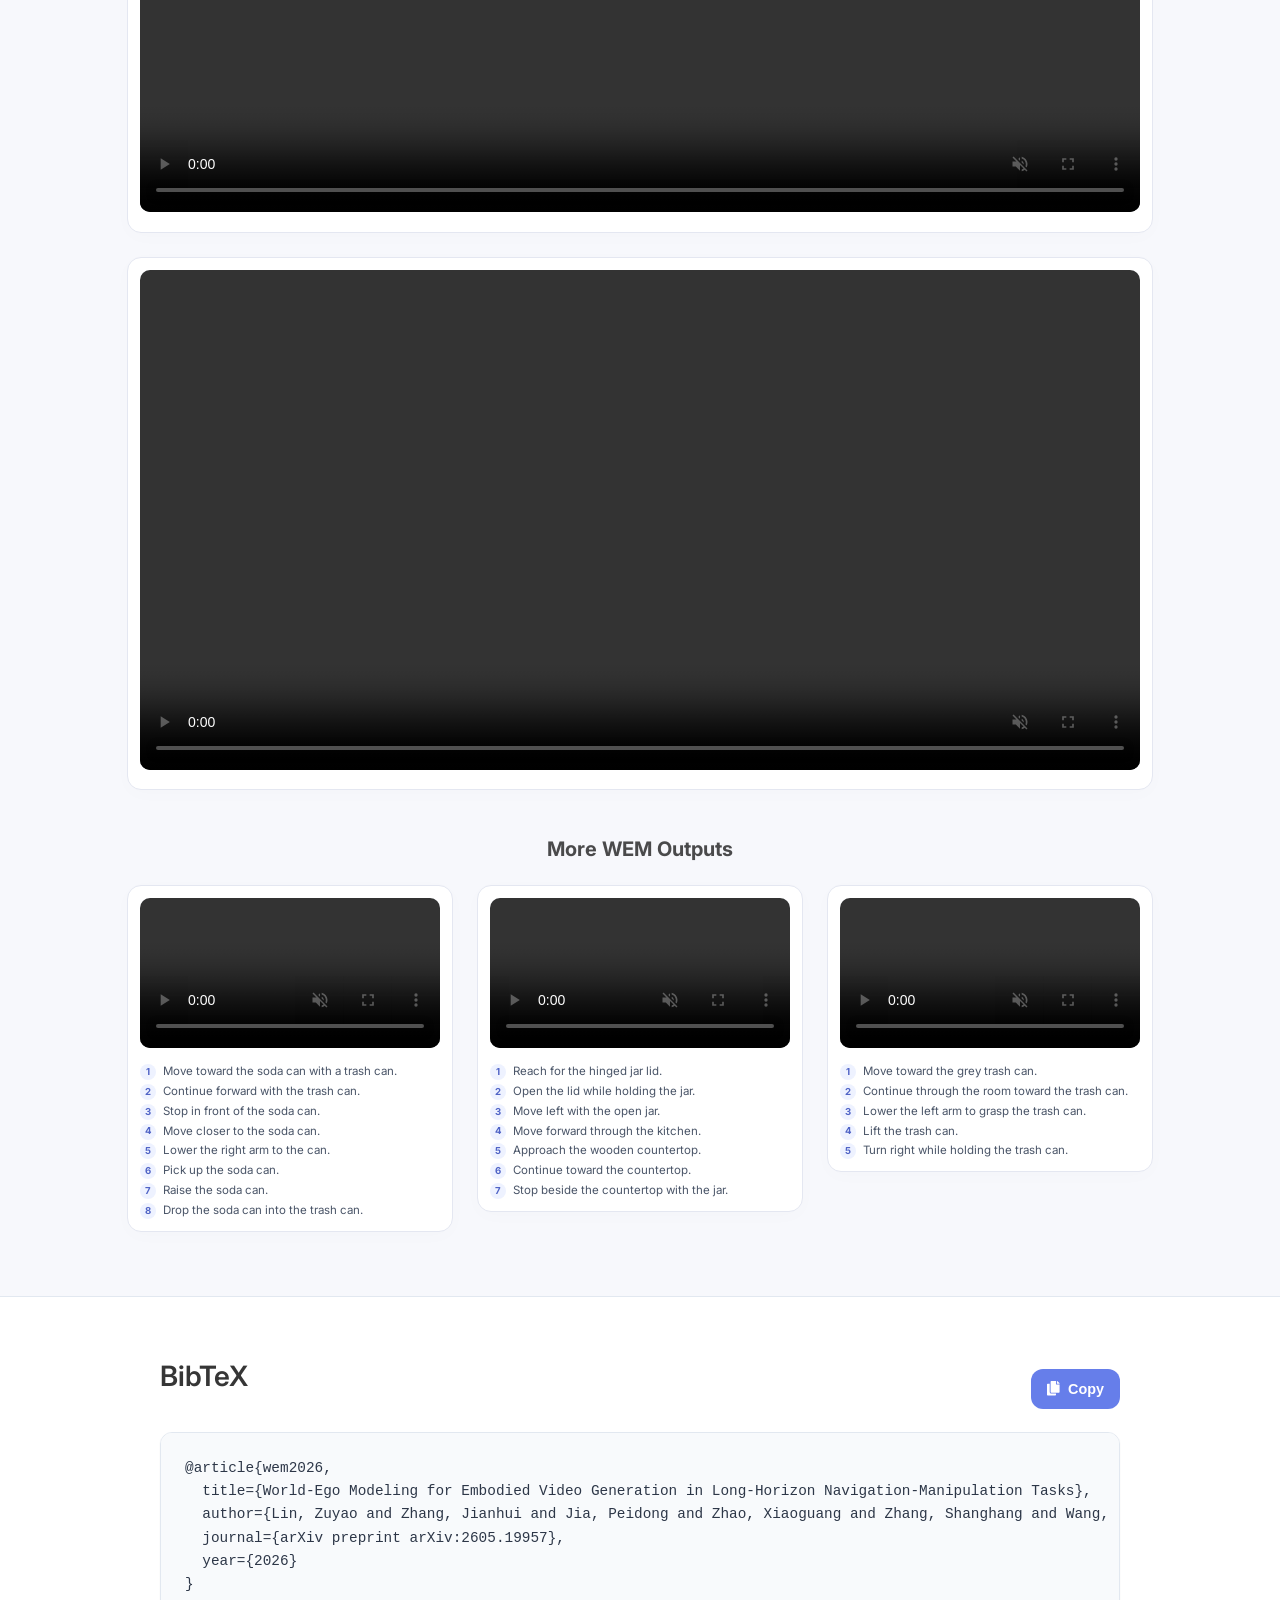
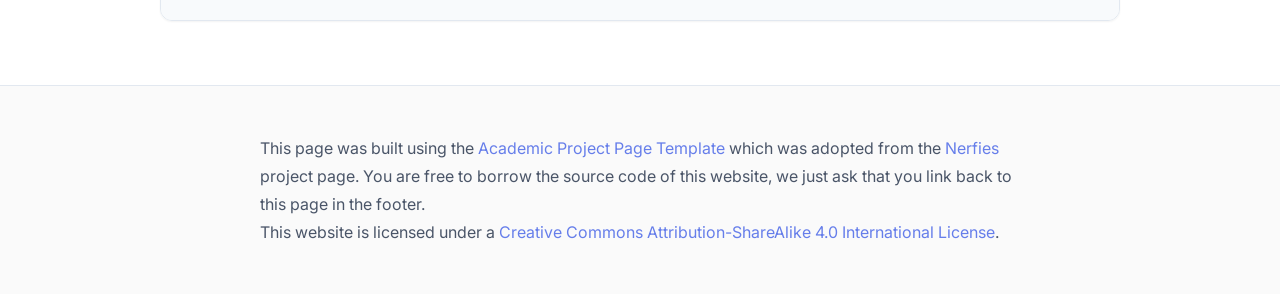
==== commit 6df5d466: "update" ====
--- a/WEM/index.html
+++ b/WEM/index.html
@@ -5,43 +5,43 @@
   <meta name="viewport" content="width=device-width, initial-scale=1">
 
   <!-- Primary Meta Tags -->
-  <meta name="title" content="World-Ego Modeling for Long-Horizon Evolution in Hybrid Embodied Tasks">
-  <meta name="description" content="World-Ego Modeling decomposes embodied video world modeling into persistent world evolution and robot-centric ego dynamics for long-horizon hybrid tasks.">
+  <meta name="title" content="World-Ego Modeling for Embodied Video Generation in Long-Horizon Navigation-Manipulation Tasks">
+  <meta name="description" content="WEM separates world and ego conditioning with a vision-language state predictor and specializes video generation with SR-MoE for long-horizon navigation-manipulation tasks.">
   <meta name="keywords" content="World-Ego Modeling, WEM, HTEWorld, embodied world models, video world models, long-horizon generation, navigation, manipulation, robotics, computer vision">
-  <meta name="author" content="Zuyao Lin, Jianhui Zhang, Peidong Jia, Xiaoguang Zhao, Shanghang Zhang, Xingyu Chen">
+  <meta name="author" content="Zuyao Lin, Jianhui Zhang, Peidong Jia, Xiaoguang Zhao, Shanghang Zhang, Jingdong Wang, Xingyu Chen">
   <meta name="robots" content="index, follow">
   <meta name="language" content="English">
 
   <!-- Open Graph / Facebook -->
   <meta property="og:type" content="article">
   <meta property="og:site_name" content="World-Ego Modeling Project Page">
-  <meta property="og:title" content="World-Ego Modeling for Long-Horizon Evolution in Hybrid Embodied Tasks">
-  <meta property="og:description" content="WEM separates persistent world regularities from robot-centric ego dynamics for long-horizon hybrid navigation-manipulation world modeling.">
+  <meta property="og:title" content="World-Ego Modeling for Embodied Video Generation in Long-Horizon Navigation-Manipulation Tasks">
+  <meta property="og:description" content="WEM separates world and ego conditioning with a vision-language state predictor and specializes video generation with SR-MoE for long-horizon navigation-manipulation tasks.">
   <meta property="og:url" content="https://zgca-hmi-lab.github.io/WEM/">
   <meta property="og:image" content="https://zgca-hmi-lab.github.io/WEM/static/images/teaser.png">
-  <meta property="og:image:width" content="2158">
-  <meta property="og:image:height" content="708">
+  <meta property="og:image:width" content="6265">
+  <meta property="og:image:height" content="3162">
   <meta property="og:image:alt" content="World-Ego Modeling project preview">
-  <meta property="article:published_time" content="2026-01-01T00:00:00.000Z">
-  <meta property="article:author" content="Zuyao Lin, Jianhui Zhang, Peidong Jia, Xiaoguang Zhao, Shanghang Zhang, Xingyu Chen">
+  <meta property="article:author" content="Zuyao Lin, Jianhui Zhang, Peidong Jia, Xiaoguang Zhao, Shanghang Zhang, Jingdong Wang, Xingyu Chen">
   <meta property="article:section" content="Research">
   <meta property="article:tag" content="World-Ego Modeling">
   <meta property="article:tag" content="Embodied World Models">
 
   <!-- Twitter -->
   <meta name="twitter:card" content="summary_large_image">
-  <meta name="twitter:title" content="World-Ego Modeling for Long-Horizon Evolution in Hybrid Embodied Tasks">
-  <meta name="twitter:description" content="WEM separates persistent world regularities from robot-centric ego dynamics for long-horizon hybrid navigation-manipulation world modeling.">
+  <meta name="twitter:title" content="World-Ego Modeling for Embodied Video Generation in Long-Horizon Navigation-Manipulation Tasks">
+  <meta name="twitter:description" content="WEM separates world and ego conditioning with a vision-language state predictor and specializes video generation with SR-MoE for long-horizon navigation-manipulation tasks.">
   <meta name="twitter:image" content="https://zgca-hmi-lab.github.io/WEM/static/images/teaser.png">
   <meta name="twitter:image:alt" content="World-Ego Modeling project preview">
 
   <!-- Academic/Research Specific -->
-  <meta name="citation_title" content="World-Ego Modeling for Long-Horizon Evolution in Hybrid Embodied Tasks">
+  <meta name="citation_title" content="World-Ego Modeling for Embodied Video Generation in Long-Horizon Navigation-Manipulation Tasks">
   <meta name="citation_author" content="Zuyao Lin">
   <meta name="citation_author" content="Jianhui Zhang">
   <meta name="citation_author" content="Peidong Jia">
   <meta name="citation_author" content="Xiaoguang Zhao">
   <meta name="citation_author" content="Shanghang Zhang">
+  <meta name="citation_author" content="Jingdong Wang">
   <meta name="citation_author" content="Xingyu Chen">
   <meta name="citation_publication_date" content="2026">
   <meta name="citation_conference_title" content="arXiv">
@@ -58,7 +58,7 @@
   <link rel="preconnect" href="https://fonts.googleapis.com">
   <link rel="preconnect" href="https://fonts.gstatic.com" crossorigin>
 
-  <title>World-Ego Modeling for Long-Horizon Evolution in Hybrid Embodied Tasks</title>
+  <title>World-Ego Modeling for Embodied Video Generation in Long-Horizon Navigation-Manipulation Tasks</title>
   <link rel="canonical" href="https://zgca-hmi-lab.github.io/WEM/">
 
   <!-- Critical CSS -->
@@ -77,33 +77,60 @@
 
   <!-- Structured Data for Academic Papers -->
   <script type="application/ld+json">
-  {
-    "@context": "https://schema.org",
-    "@type": "ScholarlyArticle",
-    "headline": "World-Ego Modeling for Long-Horizon Evolution in Hybrid Embodied Tasks",
-    "description": "World-Ego Modeling decomposes embodied video world modeling into persistent world evolution and robot-centric ego dynamics for long-horizon hybrid navigation-manipulation tasks.",
-    "author": [
-      {"@type": "Person", "name": "Zuyao Lin"},
-      {"@type": "Person", "name": "Jianhui Zhang"},
-      {"@type": "Person", "name": "Peidong Jia"},
-      {"@type": "Person", "name": "Xiaoguang Zhao"},
-      {"@type": "Person", "name": "Shanghang Zhang"},
-      {"@type": "Person", "name": "Xingyu Chen"}
-    ],
-    "datePublished": "2026-01-01",
-    "publisher": {
-      "@type": "Organization",
-      "name": "arXiv"
+{
+  "@context": "https://schema.org",
+  "@type": "ScholarlyArticle",
+  "headline": "World-Ego Modeling for Embodied Video Generation in Long-Horizon Navigation-Manipulation Tasks",
+  "description": "WEM separates world and ego conditioning with a vision-language state predictor and specializes video generation with SR-MoE for long-horizon navigation-manipulation tasks.",
+  "author": [
+    {
+      "@type": "Person",
+      "name": "Zuyao Lin"
     },
-    "url": "https://zgca-hmi-lab.github.io/WEM/",
-    "image": "https://zgca-hmi-lab.github.io/WEM/static/images/teaser.png",
-    "identifier": "arXiv:2605.19957",
-    "sameAs": "https://arxiv.org/abs/2605.19957",
-    "keywords": ["World-Ego Modeling", "WEM", "HTEWorld", "Embodied World Models", "Video World Models"],
-    "abstract": "World-Ego Modeling decomposes future embodied video evolution into persistent world regularities and robot-centric ego dynamics, and instantiates this paradigm as WEM for long-horizon hybrid navigation-manipulation tasks.",
-    "isAccessibleForFree": true,
-    "license": "https://creativecommons.org/licenses/by-sa/4.0/"
-  }
+    {
+      "@type": "Person",
+      "name": "Jianhui Zhang"
+    },
+    {
+      "@type": "Person",
+      "name": "Peidong Jia"
+    },
+    {
+      "@type": "Person",
+      "name": "Xiaoguang Zhao"
+    },
+    {
+      "@type": "Person",
+      "name": "Shanghang Zhang"
+    },
+    {
+      "@type": "Person",
+      "name": "Jingdong Wang"
+    },
+    {
+      "@type": "Person",
+      "name": "Xingyu Chen"
+    }
+  ],
+  "publisher": {
+    "@type": "Organization",
+    "name": "arXiv"
+  },
+  "url": "https://zgca-hmi-lab.github.io/WEM/",
+  "image": "https://zgca-hmi-lab.github.io/WEM/static/images/teaser.png",
+  "identifier": "arXiv:2605.19957",
+  "sameAs": "https://arxiv.org/abs/2605.19957",
+  "keywords": [
+    "World-Ego Modeling",
+    "WEM",
+    "HTEWorld",
+    "Embodied World Models",
+    "Video World Models"
+  ],
+  "abstract": "Embodied video world models typically capture both scene evolution and the robot's behavior, which we refer to as the world and the ego, respectively. The world and the ego exhibit different underlying dynamics: world prediction relies primarily on visual history and emphasizes scene stability, whereas ego prediction relies more strongly on the current instruction and emphasizes accurate instruction following. Modeling both components within a single generation stream can entangle these different dependencies, making it difficult to specialize the prediction of either component. Consequently, it becomes difficult to simultaneously maintain scene consistency and accurate instruction following, particularly in long-horizon navigation-manipulation tasks. In this paper, we propose to decompose an embodied video into the world and the ego and disentangle their generation processes. Specifically, we define the world as the background and currently unmanipulated objects, and the ego as the robot and currently manipulated objects. Based on this definition, we develop the World-Ego Model (WEM), which combines a vision-language state predictor using role-conditioned attention (RCA) and asymmetric query budgets with a semantic-routed mixture-of-experts (SR-MoE) diffusion generator. To enable rigorous evaluation, we further construct HTEWorld, a dataset and benchmark for long-horizon embodied video generation with hybrid navigation-manipulation tasks, providing 125K training video clips comprising over 4.5M frames with fine-grained instructions, together with 300 multi-turn evaluation trajectories covering over 2K instructions. Extensive experiments show that WEM achieves state-of-the-art performance on HTEWorld while remaining competitive on existing manipulation-oriented evaluations.",
+  "isAccessibleForFree": true,
+  "license": "https://creativecommons.org/licenses/by-sa/4.0/"
+}
   </script>
 
   <!-- WEM-specific lightweight style overrides. -->
@@ -402,6 +429,67 @@
         flex-direction: column;
       }
     }
+
+    .paper-figure { margin-left: 0; margin-right: 0; }
+    .paper-figure img { display: block; width: 100%; height: auto; }
+    #results > .container { width: 100%; max-width: 1400px; }
+    .benchmark-pair { display: grid; grid-template-columns: 1.25fr 1fr; gap: 2rem; align-items: start; }
+    .benchmark-pair > div { min-width: 0; }
+    .benchmark-pair .table-note { min-height: 3rem; }
+    .hteworld-table { min-width: 1260px; font-variant-numeric: tabular-nums; }
+    .hteworld-table tbody th { text-align: left; white-space: nowrap; font-weight: 500; }
+    .hteworld-table th, .hteworld-table td { padding: .7rem .55rem; }
+    .comparison-table { font-size: .9rem; font-variant-numeric: tabular-nums; }
+    .comparison-table tbody th { font-weight: 500; }
+    .comparison-table th, .comparison-table td { padding: .7rem .65rem; }
+    .comparison-table th:last-child, .comparison-table td:last-child { text-align: right; white-space: nowrap; }
+    .ours-row th { font-weight: 700 !important; }
+    .table-container:focus-visible { outline: 2px solid var(--wem-accent); outline-offset: 3px; }
+    @media screen and (max-width: 768px) {
+      .benchmark-pair { grid-template-columns: 1fr; gap: 2rem; }
+      .benchmark-pair .table-note { min-height: 0; }
+      .content.has-text-justified { text-align: left !important; }
+      .comparison-table { font-size: .8rem; }
+    }
+
+    /* A quieter editorial layout, with a consistent indigo accent. */
+    .section { padding-top: 4rem; padding-bottom: 4rem; }
+    .section .title.is-3 { color: #26324b !important; letter-spacing: -.025em; }
+    .hero-main { background: linear-gradient(180deg, #f7f8ff 0%, #fff 85%); }
+    .hero.is-light { background-color: #f7f8fc; }
+    .highlights-grid { display: grid; grid-template-columns: repeat(3, 1fr); gap: 1.4rem; margin-top: 2.25rem; }
+    .highlight-card { padding: 1.7rem; border: 1px solid #e4e7f1; border-radius: 18px; background: linear-gradient(145deg, #f8f9ff, #fff 65%); }
+    .highlight-number { display: inline-flex; align-items: center; justify-content: center; width: 2.5rem; height: 2.5rem; border-radius: 12px; color: #5363b8; background: #eaeefe; font-size: .85rem; font-weight: 700; margin-bottom: 1.25rem; }
+    .highlight-card h3 { font-weight: 700; font-size: 1.12rem; margin-bottom: .75rem; color: #26324b; }
+    .highlight-card p { font-size: .95rem; line-height: 1.75; color: #526077; }
+    .simple-card { padding: 1.5rem; border-color: #e4e7f1; border-radius: 18px; box-shadow: 0 5px 20px #27375604; }
+    .paper-figure { padding: 1rem; background: #fff; border: 1px solid #e8eaf2; border-radius: 18px; }
+    .paper-figure .figure-caption { font-size: .92rem; padding: 0 .5rem .5rem; }
+    .benchmark-panel { padding: 1.5rem; border: 1px solid #e2e6f0; border-radius: 18px; background: #fff; box-shadow: 0 6px 24px #26324b05; }
+    .benchmark-panel > .title { font-size: 1.18rem; color: #344477; margin-bottom: .65rem; }
+    .benchmark-panel > .table-note { max-width: none; text-align: left; font-size: .87rem; }
+    .benchmark-panel > .table-note:last-child { margin-top: 1rem; margin-bottom: 0; }
+    .benchmark-pair { gap: 1.5rem; }
+    .table-container { margin-bottom: 0; border-color: #e6e9f2; border-radius: 10px; }
+    .table { margin-bottom: 0; }
+    .table thead th { background: #f4f6fb; font-weight: 600; }
+    .table td, .table tbody th { border-color: #edf0f5; }
+    .table tbody tr:last-child td, .table tbody tr:last-child th { border-bottom: 0; }
+    .ours-row { background: #edf0ff; }
+    .ours-row th, .ours-row strong { color: #4355a5; }
+    .video-card { border-color: #e4e7f1; box-shadow: 0 4px 20px #26324b04; }
+    @media screen and (max-width: 900px) {
+      .highlights-grid { grid-template-columns: 1fr; gap: 1rem; }
+      .highlight-card { padding: 1.4rem; }
+      .highlight-number { float: left; margin: 0 1rem .5rem 0; }
+      .highlight-card h3 { padding-top: .45rem; margin-bottom: 1rem; }
+      .highlight-card p { clear: both; }
+    }
+    @media screen and (max-width: 768px) {
+      .section { padding: 2.75rem 1.25rem; }
+      .benchmark-panel { padding: 1rem; }
+      .paper-figure { padding: .5rem; }
+    }
   </style>
 </head>
 
@@ -419,8 +507,7 @@
           <div class="columns is-centered">
             <div class="column has-text-centered">
               <h1 class="title is-1 publication-title">
-                World-Ego Modeling<br>
-                for Long-Horizon Evolution in Hybrid Embodied Tasks
+                World-Ego Modeling for Embodied Video Generation in Long-Horizon Navigation-Manipulation Tasks
               </h1>
 
               <div class="is-size-5 publication-authors mt-4">
@@ -429,6 +516,7 @@
                 <span class="author-block">Peidong Jia<sup>5</sup></span>
                 <span class="author-block">Xiaoguang Zhao<sup>1</sup></span>
                 <span class="author-block">Shanghang Zhang<sup>5</sup></span>
+                <span class="author-block">Jingdong Wang<sup>3</sup></span>
                 <span class="author-block">Xingyu Chen<sup>3,✉</sup></span>
               </div>
 
@@ -487,50 +575,40 @@
 
     <!-- Teaser -->
     <section class="hero teaser">
-      <div class="container is-max-desktop">
-        <div class="hero-body">
-          <img src="static/images/teaser.png" id="teaser" alt="World-Ego Modeling teaser">
-
-          <h2 class="subtitle has-text-centered mt-4">
-            WEM decomposes embodied future prediction into
-            <span class="tag tag-world">persistent world evolution</span>
-            and
-            <span class="tag tag-ego">robot-centric ego dynamics</span>
-            for long-horizon hybrid navigation-manipulation tasks.
-          </h2>
-        </div>
-      </div>
+      <div class="container is-max-desktop"><div class="hero-body">
+        <a href="static/images/teaser.png" target="_blank" rel="noopener" aria-label="Open the teaser figure at full resolution"><img src="static/images/teaser.png" id="teaser" alt="World-ego decomposition for consistent scenes and instruction-aligned interactions across navigation and manipulation"></a>
+        <h2 class="subtitle has-text-centered mt-4">Separate the <strong>world</strong> and the <strong>ego</strong> for consistent scenes and accurate instruction following in long-horizon navigation-manipulation tasks.</h2>
+      </div></div>
     </section>
 
     <!-- Abstract -->
     <section class="section hero is-light" id="abstract">
       <div class="container is-max-desktop">
-        <div class="columns is-centered has-text-centered">
-          <div class="column is-four-fifths">
-            <h2 class="title is-3 wem-section-title">Abstract</h2>
-            <div class="content has-text-justified">
-              <p>
-                World models are widely explored in embodied intelligence, yet they typically predict distinct evolutions of the world and the ego within a single stream, where the world captures persistent instruction-agnostic scene regularities and the ego captures robot-centric instruction-conditioned dynamics. This world-ego entanglement leads to a degradation in long-horizon embodied scenarios, particularly in hybrid tasks with interleaved navigation and manipulation behaviors. In this paper, we introduce <em>World-Ego Modeling</em>, a new conceptual paradigm that decomposes future evolution into world and ego components. We define the world-ego boundary from three perspectives, i.e., motion-, semantic-, and intention-based views, and analyze three disentanglement strategies with post-, pre-, and full decoupling. Further, we instantiate this paradigm as the World-Ego Model (WEM), a unified embodied world model that couples an implicit separate world-ego planner with a cascade-parallel mixture-of-experts (CP-MoE) diffusion generator. To enable rigorous evaluation, we further construct HTEWorld, the first benchmark for long-horizon world modeling with hybrid navigation-manipulation tasks, providing 125K training video clips (over 4.5M frames) with fine-grained action annotations and 300 multi-turn evaluation trajectories (over 2K instructions). Extensive experiments show that WEM achieves state-of-the-art performance on HTEWorld while remaining competitive on existing manipulation-only benchmarks.
-              </p>
-            </div>
-          </div>
-        </div>
-
+        <h2 class="title is-3 has-text-centered wem-section-title">Abstract</h2>
+        <div class="content has-text-justified"><p>Embodied video world models typically capture both scene evolution and the robot&#x27;s behavior, which we refer to as the world and the ego, respectively. The world and the ego exhibit different underlying dynamics: world prediction relies primarily on visual history and emphasizes scene stability, whereas ego prediction relies more strongly on the current instruction and emphasizes accurate instruction following. Modeling both components within a single generation stream can entangle these different dependencies, making it difficult to specialize the prediction of either component. Consequently, it becomes difficult to simultaneously maintain scene consistency and accurate instruction following, particularly in long-horizon navigation-manipulation tasks. In this paper, we propose to decompose an embodied video into the world and the ego and disentangle their generation processes. Specifically, we define the world as the background and currently unmanipulated objects, and the ego as the robot and currently manipulated objects. Based on this definition, we develop the World-Ego Model (WEM), which combines a vision-language state predictor using role-conditioned attention (RCA) and asymmetric query budgets with a semantic-routed mixture-of-experts (SR-MoE) diffusion generator. To enable rigorous evaluation, we further construct HTEWorld, a dataset and benchmark for long-horizon embodied video generation with hybrid navigation-manipulation tasks, providing 125K training video clips comprising over 4.5M frames with fine-grained instructions, together with 300 multi-turn evaluation trajectories covering over 2K instructions. Extensive experiments show that WEM achieves state-of-the-art performance on HTEWorld while remaining competitive on existing manipulation-oriented evaluations.</p></div>
       </div>
     </section>
 
     <!-- Highlights -->
     <section class="section" id="highlights">
-      <div class="container is-max-desktop">
-        <h2 class="title is-3 has-text-centered">Highlights</h2>
-        <div class="columns is-centered mt-4">
-          <div class="column is-four-fifths content">
-            <ul>
-              <li><strong>World-Ego Modeling.</strong> We propose World-Ego Modeling, a new conceptual paradigm for the embodied world model that decomposes future evolution into the world and the ego. We define the world-ego boundary from motion-, semantic-, and intention-based views and analyze the necessity of world-ego disengagement for embodied evolution.</li>
-              <li><strong>World-Ego Model.</strong> We design WEM, a video-based embodied world model with an RCA-based planner and a CP-MoE generator that instantiates the concept of world-ego modeling, to address long-horizon video rollout for hybrid navigation-manipulation tasks.</li>
-              <li><strong>HTEWorld Benchmark.</strong> We construct HTEWorld, the first training dataset, benchmark, and metric protocol for long-horizon world evolution with hybrid navigation-manipulation behaviors. Our WEM achieves state-of-the-art performance on HTEWorld and maintains compatibility with the previous manipulation-oriented task.</li>
-            </ul>
-          </div>
+      <div class="container is-max-widescreen">
+        <h2 class="title is-3 has-text-centered wem-section-title">Highlights</h2>
+        <div class="highlights-grid">
+          <article class="highlight-card">
+            <span class="highlight-number">01</span>
+            <h3>World-Ego Decomposition</h3>
+            <p>We show that an embodied video can be decomposed into world (i.e., background and currently unmanipulated objects) and ego (i.e., the robot and currently manipulated objects) components, providing an effective formulation for embodied video world models.</p>
+          </article>
+          <article class="highlight-card">
+            <span class="highlight-number">02</span>
+            <h3>World-Ego Model</h3>
+            <p>We develop WEM to instantiate world-ego decomposition with a world-ego state predictor and an SR-MoE video generator. We demonstrate its effectiveness for long-horizon, multi-turn generation in hybrid navigation-manipulation tasks.</p>
+          </article>
+          <article class="highlight-card">
+            <span class="highlight-number">03</span>
+            <h3>HTEWorld Benchmark</h3>
+            <p>We establish HTEWorld, which provides 125K training clips and 300 evaluation trajectories, as a dataset and benchmark for long-horizon embodied video generation in hybrid navigation-manipulation tasks. Experiments show that WEM achieves SOTA performance on HTEWorld while remaining competitive on existing manipulation-oriented evaluations.</p>
+          </article>
         </div>
       </div>
     </section>
@@ -538,155 +616,83 @@
     <!-- Method and Benchmark -->
     <section class="section hero is-light" id="method">
       <div class="container is-max-desktop">
-        <h2 class="title is-3 has-text-centered wem-section-title">World-Ego Modeling: Concept, Model, and Benchmark</h2>
-        <p class="section-subtitle has-text-centered">
-          This section expands the three main contributions: the World-Ego Modeling paradigm, the World-Ego Model architecture, and the Hybrid-Task Embodied World Benchmark.
-        </p>
-
+        <h2 class="title is-3 has-text-centered wem-section-title">World-Ego Model</h2>
+        <p class="section-subtitle has-text-centered">Separate conditioning information. Specialize generation. Preserve shared spatial and temporal structure.</p>
         <div class="columns mt-5">
-          <div class="column">
-            <div class="simple-card">
-              <h3>World-Ego Modeling</h3>
-              <p>We treat the world and the ego as two predictive roles for embodied evolution. The world-ego boundary is defined from motion-, semantic-, and intention-based views, and the necessity of world-ego disentanglement is studied through post-, pre-, and full decoupling strategies.</p>
-            </div>
-          </div>
-          <div class="column">
-            <div class="simple-card">
-              <h3>WEM</h3>
-              <p>We instantiate the paradigm as World-Ego Model (WEM) under the semantic-based world-ego view and full disentanglement. WEM uses a role-conditioned attention planner to infer separate world and ego states, and a cascade-parallel mixture-of-experts generator to produce long-horizon video rollouts.</p>
-            </div>
-          </div>
-          <div class="column">
-            <div class="simple-card">
-              <h3>HTEWorld</h3>
-              <p>We construct Hybrid-Task Embodied World Benchmark (HTEWorld) for long-horizon world evolution with unified navigation-manipulation behaviors. It provides training clips, multi-turn evaluation trajectories, and metrics for evaluating continuous hybrid-task rollouts.</p>
-            </div>
-          </div>
-        </div>
-
-        <div class="mt-5">
-          <img src="static/images/framework.png" alt="General framework of world-ego modeling" loading="lazy" onerror="this.style.display='none'; document.getElementById('framework-placeholder').style.display='flex';">
-          <div id="framework-placeholder" class="placeholder-box" style="display:none;">
-            <div>
-              <h3 class="title is-4">[Paper Figure] General World-Ego Modeling Framework</h3>
-              <p><code>static/images/framework.png</code></p>
-            </div>
-          </div>
-          <p class="mt-3 figure-caption">
-            <strong>General framework of World-Ego Modeling.</strong> (a) A state predictor infers separate world-ego states from vision-language tokens. CP-MoE is designed to form different degrees of world-ego decoupling. (b) Pre-disentanglement. (c) Post-disentanglement. (d) Full disentanglement.
-          </p>
-        </div>
-
-        <div class="mt-5">
-          <img src="static/images/model.png" alt="Overview of the World-Ego Model architecture" loading="lazy" onerror="this.style.display='none'; document.getElementById('wem-overview-placeholder').style.display='flex';">
-          <div id="wem-overview-placeholder" class="placeholder-box" style="display:none;">
-            <div>
-              <h3 class="title is-4">[Paper Figure] WEM Overview</h3>
-              <p><code>static/images/model.png</code></p>
-            </div>
-          </div>
-          <p class="mt-3 figure-caption">
-            <strong>Overview of the World-Ego Model.</strong> The predictor takes multi-turn instructions for hybrid navigation-manipulation tasks and predicts long-horizon world and ego states. The generator separately evolves the world and ego with the generated semantic proxy.
-          </p>
-        </div>
-
-        <div class="mt-5">
-          <img src="static/images/dataset.png" alt="HTEWorld dataset and benchmark overview" loading="lazy" onerror="this.style.display='none'; document.getElementById('hteworld-placeholder').style.display='flex';">
-          <div id="hteworld-placeholder" class="placeholder-box small" style="display:none;">
-            <div>
-              <h3 class="title is-5">[Paper Figure] HTEWorld Dataset and Benchmark</h3>
-              <p><code>static/images/dataset.png</code></p>
-            </div>
-          </div>
-          <p class="mt-3 figure-caption">
-            <strong>Statistics of the proposed HTEWorld benchmark.</strong> HTEWorld provides large-scale training clips and multi-turn evaluation trajectories for hybrid embodied world modeling. <strong>Left.</strong> Hybrid-task vocabulary spanning manipulation, navigation, objects, and scenes. <strong>Middle.</strong> Training-set composition, including training/evaluation scale, action-oriented clip types, and annotation categories. <strong>Right.</strong> Evaluation-trajectory composition, including instruction-round distribution and the manipulation/navigation proportion at each length.
-          </p>
-        </div>
+          <div class="column"><div class="simple-card">
+            <h3>World-Ego State Predictor</h3>
+            <p>A vision-language model extracts world and ego states using Role-Conditioned Attention (RCA). World queries attend to historical vision-language context; ego queries focus on the most recent video and current instruction. Asymmetric query budgets allocate more capacity to the longer world history.</p>
+          </div></div>
+          <div class="column"><div class="simple-card">
+            <h3>SR-MoE Video Generator</h3>
+            <p>A shared Preceding Expert processes all video tokens. A Semantic Head predicts world-ego assignments, routing tokens to specialized World and Ego Experts. Neighbor-Expanded Assignment provides overlapping context near their boundaries before the outputs are recombined.</p>
+          </div></div>
+        </div>
+        <figure class="mt-5 paper-figure">
+          <a href="static/images/model.png" target="_blank" rel="noopener" aria-label="Open the model figure at full resolution"><img src="static/images/model.png" alt="WEM architecture: role-conditioned world and ego state prediction followed by semantic routing to specialized video-generation experts" loading="lazy"></a>
+          <figcaption class="mt-3 figure-caption"><strong>Overview of WEM.</strong> The state predictor separates conditioning information, and the SR-MoE generator combines shared video processing with role-specific generation. Chunk-wise autoregressive generation extends this process over successive instructions.</figcaption>
+        </figure>
       </div>
     </section>
+    <section class="section" id="dataset">
+      <div class="container is-max-desktop">
+        <h2 class="title is-3 has-text-centered">HTEWorld</h2>
+        <div class="content">
+          <p>The <strong>Hybrid-Task Embodied World Benchmark</strong> evaluates long-horizon video generation with interleaved navigation and manipulation. Built from teleoperated demonstrations released for the 2025 BEHAVIOR Challenge in BEHAVIOR-1K, it uses head-camera RGB observations from the Galaxea R1 Pro robot across ten household tasks. Five episodes per task are held out for evaluation.</p>
+          <p>HTEWorld provides <strong>125K training clips with over 4.5M frames</strong> and <strong>300 multi-turn evaluation trajectories covering over 2K instructions</strong>. Clips contain 37 frames at 16 FPS and 480 × 480 resolution. The primary evaluation uses WorldArena’s 16 metrics and EWMScore.</p>
+        </div>
+        <figure class="mt-5 paper-figure">
+          <a href="static/images/dataset.png" target="_blank" rel="noopener" aria-label="Open the dataset figure at full resolution"><img src="static/images/dataset.png" alt="HTEWorld statistics: annotation vocabulary, dataset composition, and instruction-round distribution across evaluation trajectories" loading="lazy"></a>
+          <figcaption class="mt-3 figure-caption"><strong>Statistics of HTEWorld.</strong> Left: word-frequency visualization of manipulation, navigation, object, and scene annotations. Middle: dataset composition and annotation statistics. Right: instruction-round distribution and navigation/manipulation proportions across evaluation trajectories.</figcaption>
+        </figure>
+      </div>
+    </section>
 
     <!-- Quantitative Results -->
-    <section class="section" id="results">
+    <section class="section hero is-light" id="results">
       <div class="container is-max-widescreen">
         <h2 class="title is-3 has-text-centered">Quantitative Results</h2>
-        <p class="section-subtitle has-text-centered">
-          We report the two main HTEWorld comparisons from the paper. Higher is better for all metrics.
-        </p>
-
-        <div class="mt-5">
-          <h3 class="title is-5 has-text-centered">HTEWorld Results Under WorldArena Metrics</h3>
-          <p class="table-note">
-            Comparison on HTEWorld using WorldArena's normalized metric suite. The table keeps the full metric breakdown, with expanded headers for readability on the project page.
-          </p>
-          <div class="table-container">
-            <table class="table is-fullwidth is-hoverable is-size-7 results-table worldarena-table">
-              <thead>
-                <tr>
-                  <th rowspan="2">Model</th>
-                  <th rowspan="2">EWMScore</th>
-                  <th colspan="3" class="metric-group metric-divider">Visual Quality</th>
-                  <th colspan="3" class="metric-group metric-divider">Motion Quality</th>
-                  <th colspan="3" class="metric-group metric-divider">Content Consistency</th>
-                  <th colspan="2" class="metric-group metric-divider">Physics Adherence</th>
-                  <th colspan="2" class="metric-group metric-divider">3D Accuracy</th>
-                  <th colspan="3" class="metric-group metric-divider">Controllability</th>
-                </tr>
-                <tr>
-                  <th class="metric-divider"><span class="metric-header">Image Quality</span></th>
-                  <th><span class="metric-header">Aesthetic Quality</span></th>
-                  <th><span class="metric-header">JEPA Similarity</span></th>
-                  <th class="metric-divider"><span class="metric-header">Dynamic Degree</span></th>
-                  <th><span class="metric-header">Flow Score</span></th>
-                  <th><span class="metric-header">Motion Smoothness</span></th>
-                  <th class="metric-divider"><span class="metric-header">Subject Consistency</span></th>
-                  <th><span class="metric-header">Background Consistency</span></th>
-                  <th><span class="metric-header">Photometric Consistency</span></th>
-                  <th class="metric-divider"><span class="metric-header">Interaction Quality</span></th>
-                  <th><span class="metric-header">Trajectory Accuracy</span></th>
-                  <th class="metric-divider"><span class="metric-header">Depth Accuracy</span></th>
-                  <th><span class="metric-header">Perspectivity</span></th>
-                  <th class="metric-divider"><span class="metric-header">Instruction Following</span></th>
-                  <th><span class="metric-header">Semantic Alignment</span></th>
-                  <th><span class="metric-header">Action Following</span></th>
-                </tr>
-              </thead>
-              <tbody>
-                <tr><td>WoW-7B</td><td>53.44</td><td class="metric-divider">64.72</td><td>49.74</td><td>1.30</td><td class="metric-divider">22.76</td><td>25.49</td><td>67.74</td><td class="metric-divider">63.06</td><td>66.86</td><td>38.08</td><td class="metric-divider">80.90</td><td>28.16</td><td class="metric-divider">82.41</td><td>95.14</td><td class="metric-divider">78.42</td><td>86.75</td><td>3.47</td></tr>
-                <tr><td>Cosmos-Predict 2.5-2B</td><td>54.83</td><td class="metric-divider">64.40</td><td>50.21</td><td>1.26</td><td class="metric-divider">24.62</td><td>27.23</td><td>69.33</td><td class="metric-divider">66.88</td><td>71.54</td><td><strong>42.53</strong></td><td class="metric-divider">83.02</td><td>28.78</td><td class="metric-divider">82.11</td><td>95.28</td><td class="metric-divider">79.60</td><td>87.05</td><td>3.52</td></tr>
-                <tr><td>Cosmos-Predict 2.5-14B</td><td>55.41</td><td class="metric-divider">62.14</td><td>50.02</td><td>1.38</td><td class="metric-divider">29.37</td><td>32.34</td><td>71.63</td><td class="metric-divider">68.65</td><td>73.85</td><td>35.48</td><td class="metric-divider">84.70</td><td>28.81</td><td class="metric-divider">82.60</td><td>94.40</td><td class="metric-divider">80.20</td><td>87.46</td><td>3.55</td></tr>
-                <tr><td>PAN-style Baseline</td><td>58.40</td><td class="metric-divider">65.48</td><td>49.00</td><td>1.70</td><td class="metric-divider">38.14</td><td>47.43</td><td>79.47</td><td class="metric-divider">74.79</td><td>80.24</td><td>33.15</td><td class="metric-divider">86.33</td><td>28.75</td><td class="metric-divider">82.39</td><td>95.08</td><td class="metric-divider">80.40</td><td>87.67</td><td>4.42</td></tr>
-                <tr class="ours-row"><td><strong>WEM</strong></td><td><strong>61.48</strong></td><td class="metric-divider"><strong>66.82</strong></td><td><strong>50.30</strong></td><td><strong>2.49</strong></td><td class="metric-divider"><strong>41.52</strong></td><td><strong>49.21</strong></td><td><strong>82.70</strong></td><td class="metric-divider"><strong>82.07</strong></td><td><strong>87.92</strong></td><td>35.95</td><td class="metric-divider"><strong>90.80</strong></td><td><strong>34.51</strong></td><td class="metric-divider"><strong>84.55</strong></td><td><strong>97.60</strong></td><td class="metric-divider"><strong>82.00</strong></td><td><strong>90.74</strong></td><td><strong>4.50</strong></td></tr>
-              </tbody>
-            </table>
-          </div>
-        </div>
-
-        <div class="mt-5">
-          <h3 class="title is-5 has-text-centered">HTEWorld Navigation-Manipulation Metrics</h3>
-          <p class="table-note">
-            Comparison on HTEWorld with navigation-manipulation metrics in their original scale. These metrics evaluate continuous multi-turn generation and unified navigation-manipulation behavior.
-          </p>
-          <div class="table-container">
-            <table class="table is-fullwidth is-hoverable is-size-7 results-table">
-              <thead>
-                <tr>
-                  <th>Model</th>
-                  <th><span class="metric-header">Rollout Chunk-Boundary Dynamics</span></th>
-                  <th><span class="metric-header">Late-Prefix State Alignment</span></th>
-                  <th><span class="metric-header">Chunk Instruction-Step Retrieval</span></th>
-                  <th><span class="metric-header">Phase-Matched Motion Profile Alignment</span></th>
-                  <th><span class="metric-header">Cross-Phase Discriminative Margin</span></th>
-                  <th><span class="metric-header">Frontier Phase-Hop State Consistency</span></th>
-                </tr>
-              </thead>
-              <tbody>
-                <tr><td>WoW-7B</td><td>0.23</td><td>0.83</td><td>0.49</td><td>0.45</td><td>0.47</td><td>0.85</td></tr>
-                <tr><td>Cosmos-Predict 2.5-2B</td><td>0.24</td><td>0.83</td><td>0.50</td><td>0.47</td><td>0.48</td><td>0.86</td></tr>
-                <tr><td>Cosmos-Predict 2.5-14B</td><td>0.26</td><td>0.83</td><td>0.51</td><td>0.48</td><td>0.49</td><td>0.85</td></tr>
-                <tr><td>PAN-style Baseline</td><td>0.27</td><td>0.86</td><td>0.49</td><td>0.50</td><td>0.46</td><td>0.88</td></tr>
-                <tr class="ours-row"><td><strong>WEM</strong></td><td><strong>0.31</strong></td><td><strong>0.87</strong></td><td><strong>0.57</strong></td><td><strong>0.54</strong></td><td><strong>0.52</strong></td><td><strong>0.89</strong></td></tr>
-              </tbody>
-            </table>
+        <p class="section-subtitle has-text-centered">Evaluation across long-horizon navigation-manipulation tasks, tabletop manipulation, and real-world robot videos.</p>
+        <div class="benchmark-panel mt-5">
+          <h3 class="title is-5">Experiments on HTEWorld</h3>
+          <p class="table-note">WorldArena metrics and EWMScore. Higher is better; metric abbreviations and column order follow the paper.</p>
+          <div class="table-container" tabindex="0" role="region" aria-label="HTEWorld results; scroll horizontally to view all metrics">
+            <table id="hteworld-table" class="table is-fullwidth is-hoverable is-size-7 results-table hteworld-table"><thead><tr><th rowspan="2" scope="col">Model</th><th rowspan="2" scope="col">EWMScore ↑</th><th colspan="3" scope="colgroup" class="metric-group metric-divider">Visual</th><th colspan="3" scope="colgroup" class="metric-group metric-divider">Motion</th><th colspan="3" scope="colgroup" class="metric-group metric-divider">Consistency</th><th colspan="3" scope="colgroup" class="metric-group metric-divider">3D</th><th colspan="3" scope="colgroup" class="metric-group metric-divider">Control</th><th colspan="1" scope="colgroup" class="metric-group metric-divider">Physics</th></tr><tr><th scope="col" class="metric-divider">IQ</th><th scope="col">AQ</th><th scope="col">JEPA</th><th scope="col" class="metric-divider">DD</th><th scope="col">Flow</th><th scope="col">MS</th><th scope="col" class="metric-divider">BC</th><th scope="col">SC</th><th scope="col">Photo</th><th scope="col" class="metric-divider">DA</th><th scope="col">TA</th><th scope="col">Persp</th><th scope="col" class="metric-divider">Sem</th><th scope="col">Act</th><th scope="col">Inst</th><th scope="col" class="metric-divider">Inter</th></tr></thead><tbody>
+<tr><th scope="row">WoW-7B</th><td>53.44</td><td class="metric-divider">64.72</td><td>49.74</td><td>1.30</td><td class="metric-divider">22.76</td><td>25.49</td><td>67.74</td><td class="metric-divider">66.86</td><td>63.06</td><td>38.08</td><td class="metric-divider">82.41</td><td>28.16</td><td>95.14</td><td class="metric-divider">86.75</td><td>3.47</td><td>78.42</td><td class="metric-divider">80.90</td></tr>
+<tr><th scope="row">Cosmos-Predict 2.5-2B</th><td>54.83</td><td class="metric-divider">64.40</td><td>50.21</td><td>1.26</td><td class="metric-divider">24.62</td><td>27.23</td><td>69.33</td><td class="metric-divider">71.54</td><td>66.88</td><td><strong>42.53</strong></td><td class="metric-divider">82.11</td><td>28.78</td><td>95.28</td><td class="metric-divider">87.05</td><td>3.52</td><td>79.60</td><td class="metric-divider">83.02</td></tr>
+<tr><th scope="row">Cosmos-Predict 2.5-14B</th><td>55.41</td><td class="metric-divider">62.14</td><td>50.02</td><td>1.38</td><td class="metric-divider">29.37</td><td>32.34</td><td>71.63</td><td class="metric-divider">73.85</td><td>68.65</td><td>35.48</td><td class="metric-divider">82.60</td><td>28.81</td><td>94.40</td><td class="metric-divider">87.46</td><td>3.55</td><td>80.20</td><td class="metric-divider">84.70</td></tr>
+<tr><th scope="row">PAN (Wan2.1)</th><td>56.58</td><td class="metric-divider">64.87</td><td>49.01</td><td>1.20</td><td class="metric-divider">39.65</td><td>44.00</td><td>77.01</td><td class="metric-divider">82.99</td><td>75.95</td><td>29.87</td><td class="metric-divider">79.64</td><td>26.26</td><td>95.23</td><td class="metric-divider">86.22</td><td>3.12</td><td>69.14</td><td class="metric-divider">81.12</td></tr>
+<tr><th scope="row">PAN (Wan2.2)</th><td>58.40</td><td class="metric-divider">65.48</td><td>49.00</td><td>1.70</td><td class="metric-divider">38.14</td><td>47.43</td><td>79.47</td><td class="metric-divider">80.24</td><td>74.79</td><td>33.15</td><td class="metric-divider">82.39</td><td>28.75</td><td>95.08</td><td class="metric-divider">87.67</td><td>4.42</td><td>80.40</td><td class="metric-divider">86.33</td></tr>
+<tr class="ours-row"><th scope="row">WEM (Wan2.1)</th><td>60.11</td><td class="metric-divider">65.02</td><td>49.01</td><td>1.92</td><td class="metric-divider">38.95</td><td>47.40</td><td>82.61</td><td class="metric-divider"><strong>88.19</strong></td><td>81.95</td><td>34.22</td><td class="metric-divider">83.69</td><td>31.91</td><td>95.33</td><td class="metric-divider">88.49</td><td>4.02</td><td><strong>87.72</strong></td><td class="metric-divider">81.32</td></tr>
+<tr class="ours-row"><th scope="row">WEM (Wan2.2)</th><td><strong>61.48</strong></td><td class="metric-divider"><strong>66.82</strong></td><td><strong>50.30</strong></td><td><strong>2.49</strong></td><td class="metric-divider"><strong>41.52</strong></td><td><strong>49.21</strong></td><td><strong>82.70</strong></td><td class="metric-divider">87.92</td><td><strong>82.07</strong></td><td>35.95</td><td class="metric-divider"><strong>84.55</strong></td><td><strong>34.51</strong></td><td><strong>97.60</strong></td><td class="metric-divider"><strong>90.74</strong></td><td><strong>4.50</strong></td><td>82.00</td><td class="metric-divider"><strong>90.80</strong></td></tr>
+</tbody></table>
+          </div>
+          <p class="table-note">WEM reaches 61.48 with Wan2.2 and 60.11 with Wan2.1, improving over the corresponding PAN baselines by 3.08 and 3.53 points.</p>
+        </div>
+        <div class="benchmark-pair mt-5">
+          <div class="benchmark-panel">
+            <h3 class="title is-5">Experiments on WorldArena</h3>
+            <p class="table-note">The condition is the control signal supplied in addition to visual context.</p>
+            <div class="table-container" tabindex="0" role="region" aria-label="worldarena results"><table id="worldarena-table" class="table is-fullwidth is-hoverable comparison-table"><thead><tr><th scope="col">Model</th><th scope="col">Condition</th><th scope="col">EWMScore ↑</th></tr></thead><tbody>
+<tr><th scope="row">Wan2.2</th><td>Text</td><td>54.54</td></tr>
+<tr><th scope="row">WoW</th><td>Text</td><td>54.88</td></tr>
+<tr><th scope="row">CogVideoX</th><td>Text</td><td>57.90</td></tr>
+<tr class="ours-row"><th scope="row">WEM (Wan2.2)</th><td>Text</td><td>58.10</td></tr>
+<tr><th scope="row">Cosmos-Predict 2.5</th><td>Action</td><td>55.91</td></tr>
+<tr><th scope="row">IRASim</th><td>Action</td><td>58.12</td></tr>
+<tr><th scope="row">Ctrl-World</th><td>Action</td><td><strong>59.70</strong></td></tr>
+</tbody></table></div>
+            <p class="table-note">WEM leads the compared text-conditioned methods. Other scores are reported by WorldArena.</p>
+          </div>
+          <div class="benchmark-panel">
+            <h3 class="title is-5">Experiments on DROID</h3>
+            <p class="table-note">Real-world manipulation videos. PAN and WEM use Wan2.2.</p>
+            <div class="table-container" tabindex="0" role="region" aria-label="droid results"><table id="droid-table" class="table is-fullwidth is-hoverable comparison-table"><thead><tr><th scope="col">Model</th><th scope="col">EWMScore ↑</th></tr></thead><tbody>
+<tr><th scope="row">Wan2.2</th><td>46.44</td></tr>
+<tr><th scope="row">PAN</th><td>50.83</td></tr>
+<tr class="ours-row"><th scope="row">WEM</th><td><strong>53.70</strong></td></tr>
+</tbody></table></div>
+            <p class="table-note">WEM improves over PAN by 2.87 points and over Wan2.2 by 7.26 points.</p>
           </div>
         </div>
       </div>
@@ -697,7 +703,7 @@
       <div class="container is-max-widescreen">
         <h2 class="title is-3 has-text-centered wem-section-title">Qualitative Results</h2>
         <p class="section-subtitle has-text-centered">
-          Representative rollouts show long-horizon prediction quality, hybrid task consistency, and the effect of world-ego specialization.
+          Representative rollouts show scene consistency and instruction following across interleaved navigation and manipulation.
         </p>
 
         <h3 class="title is-5 has-text-centered video-group-title">Comparison with Baselines</h3>
@@ -799,8 +805,8 @@
           </button>
         </div>
         <pre id="bibtex-code"><code>@article{wem2026,
-  title={World-Ego Modeling for Long-Horizon Evolution in Hybrid Embodied Tasks},
-  author={Lin, Zuyao and Zhang, Jianhui and Jia, Peidong and Zhao, Xiaoguang and Zhang, Shanghang and Chen, Xingyu},
+  title={World-Ego Modeling for Embodied Video Generation in Long-Horizon Navigation-Manipulation Tasks},
+  author={Lin, Zuyao and Zhang, Jianhui and Jia, Peidong and Zhao, Xiaoguang and Zhang, Shanghang and Wang, Jingdong and Chen, Xingyu},
   journal={arXiv preprint arXiv:2605.19957},
   year={2026}
 }</code></pre>
